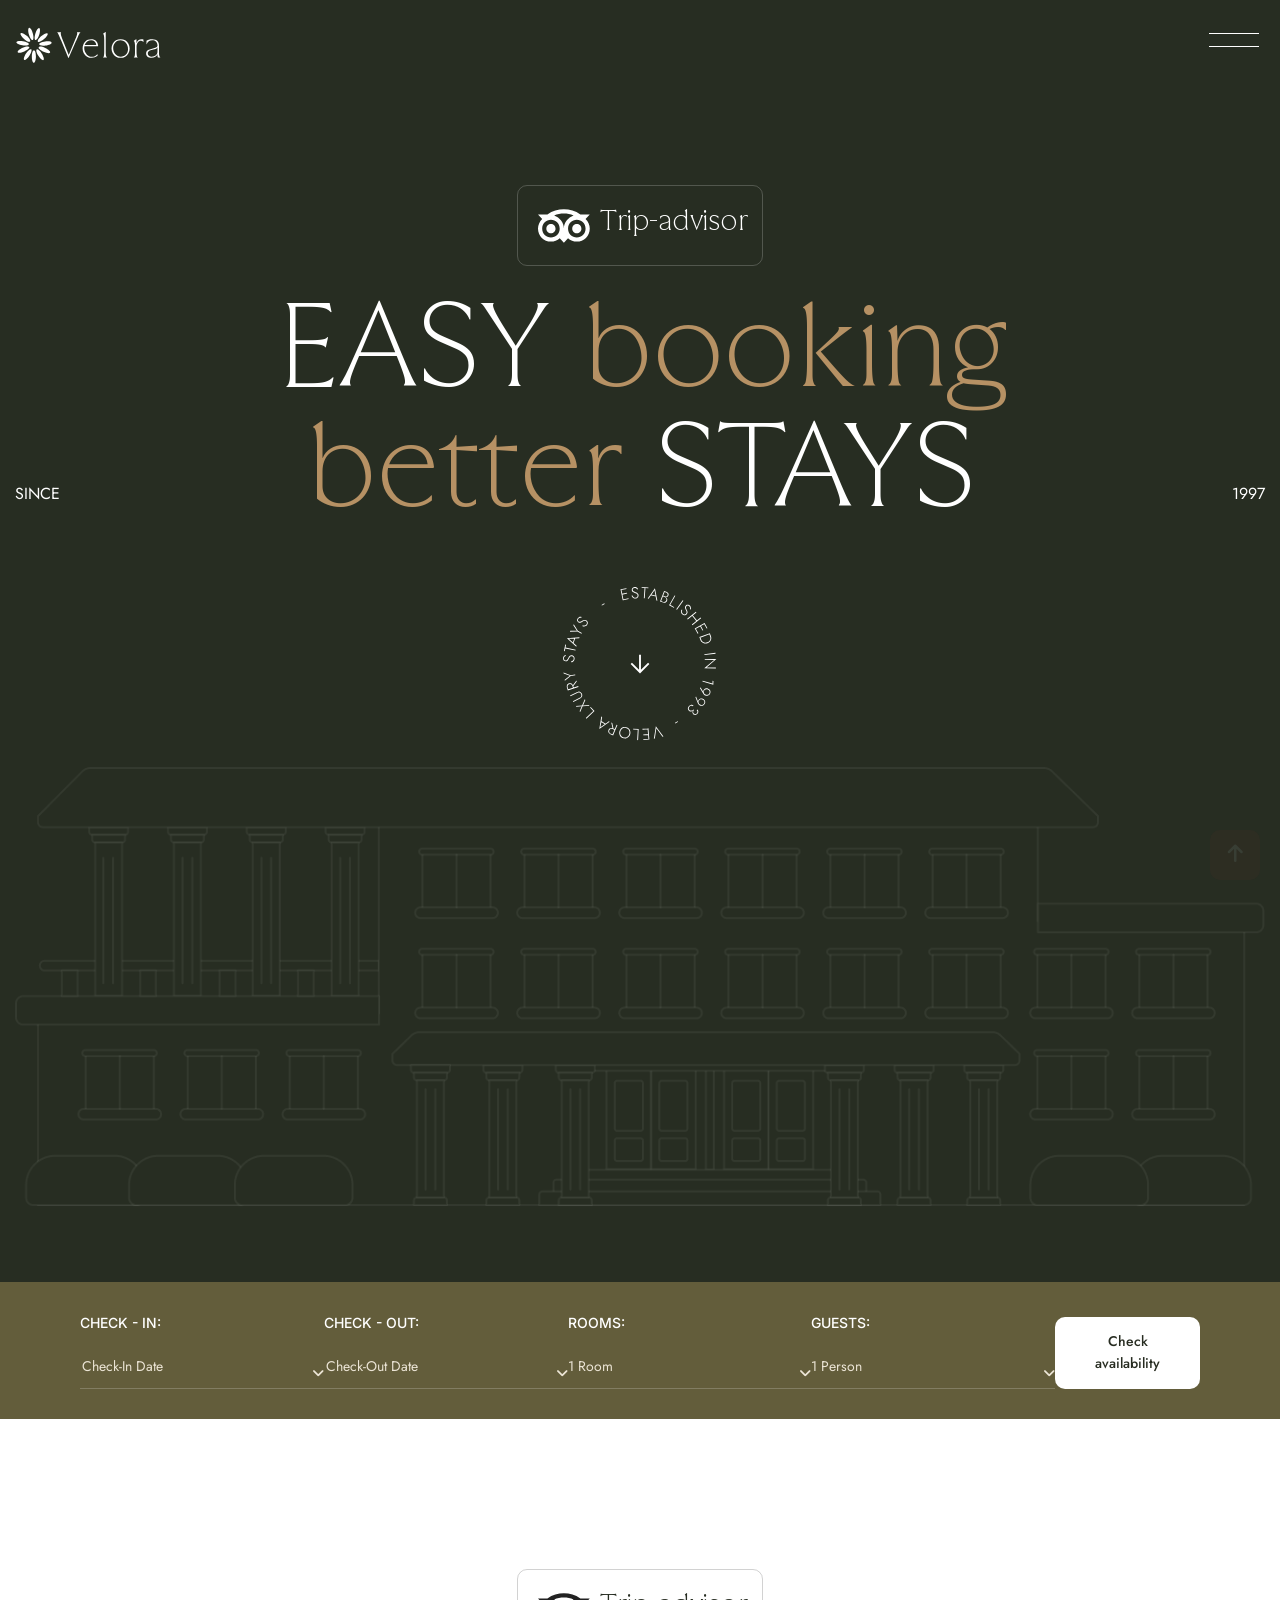
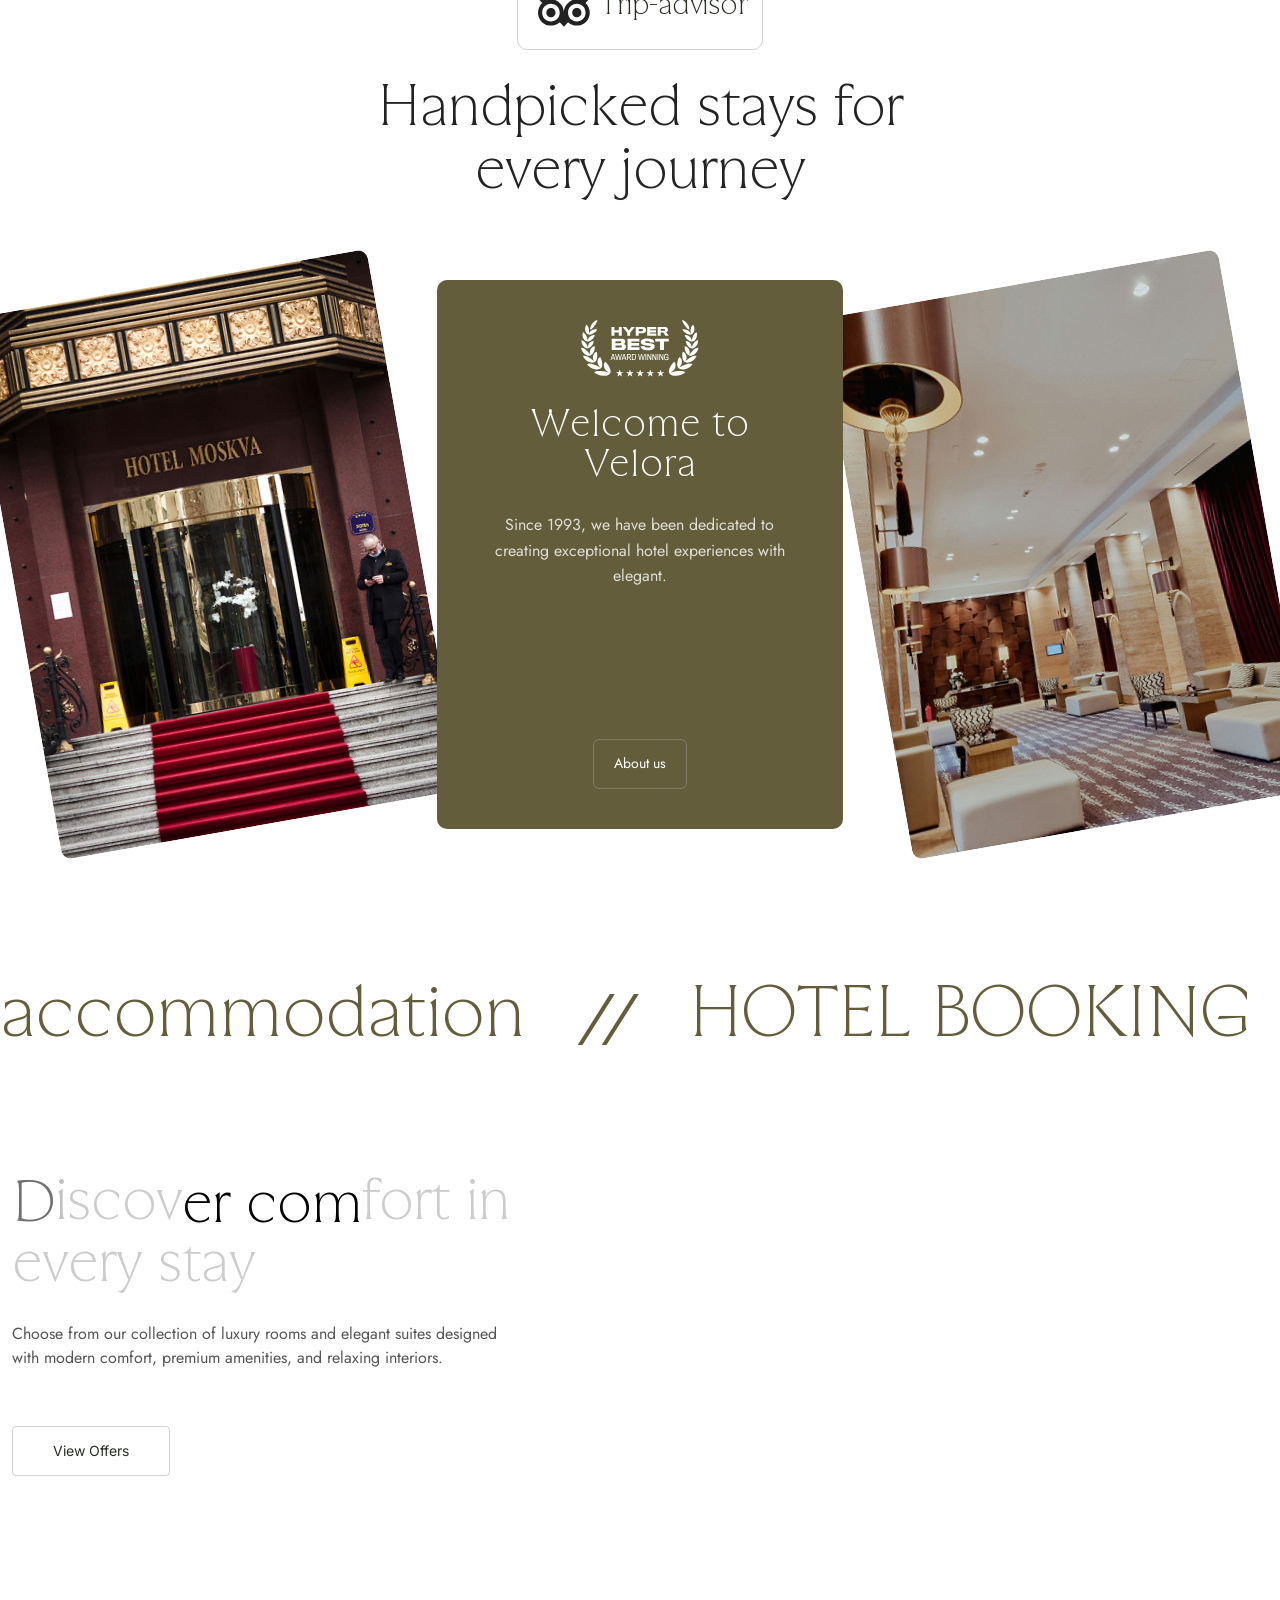
==== index-2.html @ f1657761 "23 23" ====
<!DOCTYPE html>
  <html lang="en">
  <head>
  	<meta charset="UTF-8">
  	<title>Home 2</title>
  	<meta name="description" content="Velora. - Booking WordPress WordPress Theme">
  	<meta name="keywords" content="adventure, apartment, bnb, booking, coupon, dorm, holiday, hostel, hotel, motel, reservation, resort, room, tour, travel">
  	<meta name="author" content="Themexriver">
  	<link rel="shortcut icon" href="assets/img/logo/fv-1.svg" type="image/x-icon">
  	<!-- Mobile Specific Meta -->
  	<meta name="viewport" content="width=device-width, initial-scale=1">


  	<link rel="stylesheet" href="assets/css/bootstrap.min.css">
  	<link rel="stylesheet" href="assets/css/fontawesome.css">
  	<link rel="stylesheet" href="assets/css/animate.css">
  	<link rel="stylesheet" href="assets/css/swiper.min.css">
  	<link rel="stylesheet" href="assets/css/jquery-ui.css"> 
  	<link rel="stylesheet" href="assets/css/magnific-popup.css">
  	<link rel="stylesheet" href="assets/css/flatpickr.min.css">
  	<link rel="stylesheet" href="assets/css/style.css">
  </head>
  <body class="home-1">
  	<div id="preloader">
  		<div class="preloader-logo">
  			<svg width="275" height="275" viewBox="0 0 275 275" fill="none" xmlns="http://www.w3.org/2000/svg">
  				<path d="M151.423 220.767C151.669 195.526 145.27 175 137.13 174.92C128.99 174.841 122.19 195.238 121.944 220.479C121.697 245.72 128.096 266.246 136.236 266.325C144.377 266.405 151.176 246.008 151.423 220.767Z" fill="#ECE5D6"/>
  				<path d="M104.206 215.035C118.061 193.934 123.776 173.207 116.971 168.739C110.166 164.271 93.4182 177.753 79.5637 198.854C65.7085 219.954 59.9933 240.68 66.7982 245.149C73.6031 249.618 90.3506 236.135 104.206 215.035Z" fill="#ECE5D6"/>
  				<path d="M67.5328 184.761C90.5967 174.503 106.611 160.157 103.302 152.718C99.9938 145.28 78.6153 147.567 55.5517 157.826C32.4883 168.085 16.4737 182.431 19.7823 189.869C23.0908 197.307 44.4696 195.02 67.5328 184.761Z" fill="#ECE5D6"/>
  				<path d="M100.534 131.859C101.772 123.813 82.5516 114.178 57.6036 110.338C32.6548 106.498 11.4263 109.908 10.1879 117.953C8.94947 125.999 28.1702 135.634 53.1187 139.474C78.0667 143.315 99.2956 139.905 100.534 131.859Z" fill="#ECE5D6"/>
  				<path d="M109.492 112.693C114.883 106.593 103.92 88.0973 85.0063 71.3814C66.0925 54.6652 46.3894 46.0591 40.9984 52.1589C35.6073 58.2588 46.5699 76.7549 65.484 93.4708C84.3982 110.187 104.101 118.793 109.492 112.693Z" fill="#ECE5D6"/>
  				<path d="M127.335 101.491C135.168 99.2743 135.947 77.7875 129.074 53.4992C122.201 29.2107 110.279 11.3179 102.446 13.5344C94.6131 15.751 93.8348 37.2374 100.707 61.5261C107.58 85.8141 119.502 103.707 127.335 101.491Z" fill="#ECE5D6"/>
  				<path d="M175.772 62.282C183.122 38.1339 182.768 16.6361 174.98 14.2655C167.192 11.8949 154.92 29.5491 147.569 53.6975C140.219 77.8453 140.573 99.3434 148.361 101.714C156.149 104.084 168.421 86.4304 175.772 62.282Z" fill="#ECE5D6"/>
  				<path d="M210.386 94.9114C229.623 78.5682 240.946 60.2903 235.674 54.0863C230.404 47.8823 210.536 56.1021 191.299 72.4446C172.062 88.7879 160.74 107.066 166.011 113.27C171.281 119.474 191.149 111.255 210.386 94.9114Z" fill="#ECE5D6"/>
  				<path d="M221.826 141.086C246.845 137.738 266.252 128.484 265.173 120.415C264.093 112.346 242.936 108.519 217.917 111.866C192.898 115.213 173.49 124.467 174.57 132.536C175.65 140.605 196.806 144.433 221.826 141.086Z" fill="#ECE5D6"/>
  				<path d="M254.101 192.176C257.556 184.804 241.828 170.145 218.971 159.433C196.115 148.721 174.785 146.014 171.33 153.385C167.876 160.757 183.604 175.416 206.461 186.128C229.317 196.839 250.647 199.547 254.101 192.176Z" fill="#ECE5D6"/>
  				<path d="M206.021 246.565C212.912 242.232 207.607 221.396 194.171 200.027C180.735 178.658 164.256 164.848 157.364 169.181C150.473 173.514 155.778 194.35 169.214 215.719C182.65 237.088 199.129 250.899 206.021 246.565Z" fill="#ECE5D6"/>
  			</svg>

  		</div>
  	</div>


  	<div class="vl-up">
  		<a href="#" class="vl-scrollup text-center"><i class="fa-solid fa-arrow-up"></i></a>
  	</div>

<!-- Start of Header section
	============================================= -->
	<header id="vl-header" class="vl-header-section header_style_two txa_sticky_header"> 
		<div class="vl-header-content d-flex justify-content-between">
			<div class="brand-logo">
				<a href="#"><img src="assets/img/logo/logo-2.svg" alt=""></a>
			</div>
			<div class="vl-menu-trigger">
				<button><img src="assets/img/logo/menu.svg" alt=""></button>
			</div>
		</div>
	</header>
<!-- Start of Header section
	============================================= -->


<!-- Start of Hero section
	============================================= -->
	<section id="vl-hero2" class="vl-hero2-sec">
		<div class="vl-hero2-content position-relative headline text-center">
			<div class="hero-symbol">
				<span><i><img src="assets/img/icon/ic24.svg" alt=""></i>Trip-advisor</span>
			</div>
			<div class="vl-hero-year d-flex justify-content-between">
				<span>Since</span>
				<span>1997</span>
			</div>
			<h1 class="hero_title">Easy <span>booking</span> <span>better</span> stays</h1>
			<div class="icon-circle-grp">
				<div class="inner-circle">
					<img src="assets/img/icon/ic25.svg" alt="">
				</div>
				<div class="inner-arrow">
					<img src="assets/img/icon/arrow2.svg" alt="">
				</div>
			</div>
			<div class="hero-img">
				<img src="assets/img/hero/hero-2.png" alt="">
			</div>
		</div>
	</section>
<!-- End of Hero section
	============================================= -->	

<!-- Start of Booking filter section
	============================================= -->
	<section id="vl-booking-filter" class="vl-booking-filter-sec">
		<div class="vl-book-filter-form">
			<form action="#" method="#">
				<div class="vl-bk-filter-area d-flex justify-content-between align-items-end">
					<div class="filter-item">
						<label>Check - in:</label>
						<input class="date-pick" type="text" placeholder="Check-In Date"> 
					</div>
					<div class="filter-item">
						<label>Check - Out:</label>
						<input class="date-pick" type="text" placeholder="Check-Out Date"> 
					</div>
					<div class="filter-item">
						<div class="item-input">
							<label>Rooms:</label>
							<select name="#" id="#">
								<option value="#">1 Room</option>
								<option value="#">2 Rooms</option>
								<option value="#">3 Rooms</option>
							</select>
						</div>
					</div>
					<div class="filter-item">
						<div class="item-input">
							<label>Guests:</label>
							<select name="#" id="#">
								<option value="#">1 Person</option>
								<option value="#">2 Persons</option>
								<option value="#">3 Persons</option>
							</select>
						</div>
					</div>
					<div class="filter-btn">
						<button>Check availability</button>
					</div>
				</div>
			</form>
		</div>
	</section>
<!-- End of Booking filter section
	============================================= -->

<!-- Start of About section
	============================================= -->
	<section id="vl-ab2" class="vl-ab2-sec pt-150 pb-140">
		<div class="container">
			<div class="vl-sec-title text-center headline">
				<div class="title-shape">
					<span><i><img src="assets/img/icon/ic26.svg" alt=""></i>Trip-advisor</span>
				</div>
				<h2 class="sec_title tx-split-text split-in-up">Handpicked stays for every journey</h2>
			</div>
			<div class="vl-ab2-content pt-75">
				<div class="vl-ab2-card">
					<div class="item-img img-cover">
						<img src="assets/img/about/ab1.jpg" alt="">
					</div>
				</div>
				<div class="vl-ab2-card">
					<div class="item-inner text-center">
						<div class="item-icon">
							<img src="assets/img/icon/ic27.svg" alt="">
						</div>
						<div class="item-text headline pera-content">
							<h3>Welcome to Velora</h3>
							<p>Since 1993, we have been dedicated to creating exceptional hotel experiences with elegant.</p>
							<a href="#">About us</a>
						</div>
					</div>
				</div>
				<div class="vl-ab2-card">
					<div class="item-img img-cover">
						<img src="assets/img/about/ab2.jpg" alt="">
					</div>
				</div>
			</div>
		</div>
	</section>		
<!-- End of About section
	============================================= -->

<!-- Start of Text scroll section
	============================================= -->
	<section id="vl-text-scrl2" class="vl-text-scrl2-sec over-hidden">
		<div class="vl-text-scrl2-wrap marquee-right headline">
			<h3>accommodation</h3>
			<i>//</i>
			<h4>hotel booking</h4>
			<i>//</i>
			<h3>Luxury Place</h3>
			<i>//</i>
			<h4>Luxury room</h4>
			<i>//</i>
		</div>
	</section>
<!-- End of Text scroll section
	============================================= -->

<!-- Start of Room section
	============================================= -->
	<section id="vl-room2" class="vl-room2-sec pt-115 pb-130">
		<div class="container">
			<div class="vl-room2-content">
				<div class="vl-room2-text">
					<div class="vl-sec-title headline">
						<h2 class="sec_title nx-itm-title nx-itm-anim">Discover comfort in every stay</h2>
						<p>Choose from our collection of luxury rooms and elegant suites designed with modern comfort, premium amenities, and relaxing interiors.</p>
					</div>
					<div class="vl-btn mt-55 ver_2">
						<a href="#">View Offers</a>
					</div>
				</div>
				<div class="vl-room2-wrapper">
					<div class="vl-room2-slider swiper-container">
						<div class="swiper-wrapper">
							<div class="vl-room2-slide">
								
							</div>
						</div>
					</div>
				</div>
			</div>
		</div>
	</section>
<!-- End of Room section
	============================================= -->	



	<!-- For Js Library -->
	<script src="assets/js/jquery-3.7.0.min.js"></script>
	<script src="assets/js/bootstrap.bundle.min.js"></script>
	<script src="assets/js/swiper-bundle.min.js"></script>
	<script src="assets/js/wow.min.js"></script>
	<script src="assets/js/appear.js"></script>
	<script src="assets/js/gsap.min.js"></script>
	<script src="assets/js/knob.js"></script>
	<script src="assets/js/flatpickr.js"></script>
	<script src="assets/js/jquery.counterup.min.js"></script>
	<script src="assets/js/isotope.pkgd.min.js"></script>
	<script src="assets/js/imagesloaded.pkgd.min.js"></script>
	<script src="assets/js/waypoints.min.js"></script>
	<script src="assets/js/jqueryui.js"></script>
	<script src="assets/js/jquery.magnific-popup.min.js"></script>
	<script src="assets/js/jquery.marquee.min.js"></script>
	<script src="assets/js/lenis.min.js"></script>
	<script src="assets/js/split-type.min.js"></script>
	<script src="assets/js/CustomEase.min.js"></script>
	<script src="assets/js/ScrollTrigger.min.js"></script>
	<script src="assets/js/SplitText.min.js"></script>
	<script src="assets/js/script.js"></script>
</body>
</html>
---- assets/css/flatpickr.min.css ----
.flatpickr-calendar{background:transparent;opacity:0;display:none;text-align:center;visibility:hidden;padding:0;-webkit-animation:none;animation:none;direction:ltr;border:0;font-size:14px;line-height:24px;border-radius:5px;position:absolute;width:307.875px;-webkit-box-sizing:border-box;box-sizing:border-box;-ms-touch-action:manipulation;touch-action:manipulation;background:#fff;-webkit-box-shadow:1px 0 0 #e6e6e6,-1px 0 0 #e6e6e6,0 1px 0 #e6e6e6,0 -1px 0 #e6e6e6,0 3px 13px rgba(0,0,0,0.08);box-shadow:1px 0 0 #e6e6e6,-1px 0 0 #e6e6e6,0 1px 0 #e6e6e6,0 -1px 0 #e6e6e6,0 3px 13px rgba(0,0,0,0.08);}.flatpickr-calendar.open,.flatpickr-calendar.inline{opacity:1;max-height:640px;visibility:visible}.flatpickr-calendar.open{display:inline-block;z-index:99999}.flatpickr-calendar.animate.open{-webkit-animation:fpFadeInDown 300ms cubic-bezier(.23,1,.32,1);animation:fpFadeInDown 300ms cubic-bezier(.23,1,.32,1)}.flatpickr-calendar.inline{display:block;position:relative;top:2px}.flatpickr-calendar.static{position:absolute;top:calc(100% + 2px);}.flatpickr-calendar.static.open{z-index:999;display:block}.flatpickr-calendar.multiMonth .flatpickr-days .dayContainer:nth-child(n+1) .flatpickr-day.inRange:nth-child(7n+7){-webkit-box-shadow:none !important;box-shadow:none !important}.flatpickr-calendar.multiMonth .flatpickr-days .dayContainer:nth-child(n+2) .flatpickr-day.inRange:nth-child(7n+1){-webkit-box-shadow:-2px 0 0 #e6e6e6,5px 0 0 #e6e6e6;box-shadow:-2px 0 0 #e6e6e6,5px 0 0 #e6e6e6}.flatpickr-calendar .hasWeeks .dayContainer,.flatpickr-calendar .hasTime .dayContainer{border-bottom:0;border-bottom-right-radius:0;border-bottom-left-radius:0}.flatpickr-calendar .hasWeeks .dayContainer{border-left:0}.flatpickr-calendar.showTimeInput.hasTime .flatpickr-time{height:40px;border-top:1px solid #e6e6e6}.flatpickr-calendar.noCalendar.hasTime .flatpickr-time{height:auto}.flatpickr-calendar:before,.flatpickr-calendar:after{position:absolute;display:block;pointer-events:none;border:solid transparent;content:'';height:0;width:0;left:22px}.flatpickr-calendar.rightMost:before,.flatpickr-calendar.rightMost:after{left:auto;right:22px}.flatpickr-calendar:before{border-width:5px;margin:0 -5px}.flatpickr-calendar:after{border-width:4px;margin:0 -4px}.flatpickr-calendar.arrowTop:before,.flatpickr-calendar.arrowTop:after{bottom:100%}.flatpickr-calendar.arrowTop:before{border-bottom-color:#e6e6e6}.flatpickr-calendar.arrowTop:after{border-bottom-color:#fff}.flatpickr-calendar.arrowBottom:before,.flatpickr-calendar.arrowBottom:after{top:100%}.flatpickr-calendar.arrowBottom:before{border-top-color:#e6e6e6}.flatpickr-calendar.arrowBottom:after{border-top-color:#fff}.flatpickr-calendar:focus{outline:0}.flatpickr-wrapper{position:relative;display:inline-block}.flatpickr-months{display:-webkit-box;display:-webkit-flex;display:-ms-flexbox;display:flex;}.flatpickr-months .flatpickr-month{background:transparent;color:rgba(0,0,0,0.9);fill:rgba(0,0,0,0.9);height:40px;line-height:1;text-align:center;position:relative;-webkit-user-select:none;-moz-user-select:none;-ms-user-select:none;user-select:none;overflow:hidden;-webkit-box-flex:1;-webkit-flex:1;-ms-flex:1;flex:1}.flatpickr-months .flatpickr-prev-month,.flatpickr-months .flatpickr-next-month{text-decoration:none;cursor:pointer;position:absolute;top:0;line-height:16px;height:28px;padding:10px;z-index:3;color:rgba(0,0,0,0.9);fill:rgba(0,0,0,0.9);}.flatpickr-months .flatpickr-prev-month.disabled,.flatpickr-months .flatpickr-next-month.disabled{display:none}.flatpickr-months .flatpickr-prev-month i,.flatpickr-months .flatpickr-next-month i{position:relative}.flatpickr-months .flatpickr-prev-month.flatpickr-prev-month,.flatpickr-months .flatpickr-next-month.flatpickr-prev-month{/*
      /*rtl:begin:ignore*/left:0;/*
      /*rtl:end:ignore*/}/*
      /*rtl:begin:ignore*/
/*
      /*rtl:end:ignore*/
.flatpickr-months .flatpickr-prev-month.flatpickr-next-month,.flatpickr-months .flatpickr-next-month.flatpickr-next-month{/*
      /*rtl:begin:ignore*/right:0;/*
      /*rtl:end:ignore*/}/*
      /*rtl:begin:ignore*/
/*
      /*rtl:end:ignore*/
.flatpickr-months .flatpickr-prev-month:hover,.flatpickr-months .flatpickr-next-month:hover{color:#959ea9;}.flatpickr-months .flatpickr-prev-month:hover svg,.flatpickr-months .flatpickr-next-month:hover svg{fill:#f64747}.flatpickr-months .flatpickr-prev-month svg,.flatpickr-months .flatpickr-next-month svg{width:14px;height:14px;}.flatpickr-months .flatpickr-prev-month svg path,.flatpickr-months .flatpickr-next-month svg path{-webkit-transition:fill .1s;transition:fill .1s;fill:inherit}.numInputWrapper{position:relative;height:auto;}.numInputWrapper input,.numInputWrapper span{display:inline-block}.numInputWrapper input{width:100%;}.numInputWrapper input::-ms-clear{display:none}.numInputWrapper span{position:absolute;right:0;width:14px;padding:0 4px 0 2px;height:50%;line-height:50%;opacity:0;cursor:pointer;border:1px solid rgba(57,57,57,0.15);-webkit-box-sizing:border-box;box-sizing:border-box;}.numInputWrapper span:hover{background:rgba(0,0,0,0.1)}.numInputWrapper span:active{background:rgba(0,0,0,0.2)}.numInputWrapper span:after{display:block;content:"";position:absolute}.numInputWrapper span.arrowUp{top:0;border-bottom:0;}.numInputWrapper span.arrowUp:after{border-left:4px solid transparent;border-right:4px solid transparent;border-bottom:4px solid rgba(57,57,57,0.6);top:26%}.numInputWrapper span.arrowDown{top:38%;}.numInputWrapper span.arrowDown:after{border-left:4px solid transparent;border-right:4px solid transparent;border-top:4px solid rgba(57,57,57,0.6);top:40%}.numInputWrapper span svg{width:inherit;height:auto;}.numInputWrapper span svg path{fill:rgba(0,0,0,0.5)}.numInputWrapper:hover{background:rgba(0,0,0,0.05);}.numInputWrapper:hover span{opacity:1}.flatpickr-current-month{font-size:135%;line-height:inherit;font-weight:300;color:inherit;position:absolute;width:75%;left:12.5%;padding:6.16px 0 0 0;line-height:1;height:28px;display:inline-block;text-align:center;-webkit-transform:translate3d(0,0,0);transform:translate3d(0,0,0);}.flatpickr-current-month span.cur-month{font-family:inherit;font-weight:700;color:inherit;display:inline-block;margin-left:.5ch;padding:0;}.flatpickr-current-month span.cur-month:hover{background:rgba(0,0,0,0.05)}.flatpickr-current-month .numInputWrapper{width:6ch;width:7ch\0;display:inline-block;}.flatpickr-current-month .numInputWrapper span.arrowUp:after{border-bottom-color:rgba(0,0,0,0.9)}.flatpickr-current-month .numInputWrapper span.arrowDown:after{border-top-color:rgba(0,0,0,0.9)}.flatpickr-current-month input.cur-year{background:transparent;-webkit-box-sizing:border-box;box-sizing:border-box;color:inherit;cursor:text;padding:0 0 0 .5ch;margin:0;display:inline-block;font-size:inherit;font-family:inherit;font-weight:300;line-height:inherit;height:auto;border:0;border-radius:0;vertical-align:initial;}.flatpickr-current-month input.cur-year:focus{outline:0}.flatpickr-current-month input.cur-year[disabled],.flatpickr-current-month input.cur-year[disabled]:hover{font-size:100%;color:rgba(0,0,0,0.5);background:transparent;pointer-events:none}.flatpickr-weekdays{background:transparent;text-align:center;overflow:hidden;width:100%;display:-webkit-box;display:-webkit-flex;display:-ms-flexbox;display:flex;-webkit-box-align:center;-webkit-align-items:center;-ms-flex-align:center;align-items:center;height:28px;}.flatpickr-weekdays .flatpickr-weekdaycontainer{display:-webkit-box;display:-webkit-flex;display:-ms-flexbox;display:flex;-webkit-box-flex:1;-webkit-flex:1;-ms-flex:1;flex:1}span.flatpickr-weekday{cursor:default;font-size:90%;background:transparent;color:rgba(0,0,0,0.54);line-height:1;margin:0;text-align:center;display:block;-webkit-box-flex:1;-webkit-flex:1;-ms-flex:1;flex:1;font-weight:bolder}.dayContainer,.flatpickr-weeks{padding:1px 0 0 0}.flatpickr-days{position:relative;overflow:hidden;display:-webkit-box;display:-webkit-flex;display:-ms-flexbox;display:flex;-webkit-box-align:start;-webkit-align-items:flex-start;-ms-flex-align:start;align-items:flex-start;width:307.875px;}.flatpickr-days:focus{outline:0}.dayContainer{padding:0;outline:0;text-align:left;width:307.875px;min-width:307.875px;max-width:307.875px;-webkit-box-sizing:border-box;box-sizing:border-box;display:inline-block;display:-ms-flexbox;display:-webkit-box;display:-webkit-flex;display:flex;-webkit-flex-wrap:wrap;flex-wrap:wrap;-ms-flex-wrap:wrap;-ms-flex-pack:justify;-webkit-justify-content:space-around;justify-content:space-around;-webkit-transform:translate3d(0,0,0);transform:translate3d(0,0,0);opacity:1;}.dayContainer + .dayContainer{-webkit-box-shadow:-1px 0 0 #e6e6e6;box-shadow:-1px 0 0 #e6e6e6}.flatpickr-day{background:none;border:1px solid transparent;border-radius:150px;-webkit-box-sizing:border-box;box-sizing:border-box;color:#393939;cursor:pointer;font-weight:400;width:14.2857143%;-webkit-flex-basis:14.2857143%;-ms-flex-preferred-size:14.2857143%;flex-basis:14.2857143%;max-width:39px;height:39px;line-height:39px;margin:0;display:inline-block;position:relative;-webkit-box-pack:center;-webkit-justify-content:center;-ms-flex-pack:center;justify-content:center;text-align:center;}.flatpickr-day.inRange,.flatpickr-day.prevMonthDay.inRange,.flatpickr-day.nextMonthDay.inRange,.flatpickr-day.today.inRange,.flatpickr-day.prevMonthDay.today.inRange,.flatpickr-day.nextMonthDay.today.inRange,.flatpickr-day:hover,.flatpickr-day.prevMonthDay:hover,.flatpickr-day.nextMonthDay:hover,.flatpickr-day:focus,.flatpickr-day.prevMonthDay:focus,.flatpickr-day.nextMonthDay:focus{cursor:pointer;outline:0;background:#e6e6e6;border-color:#e6e6e6}.flatpickr-day.today{border-color:#959ea9;}.flatpickr-day.today:hover,.flatpickr-day.today:focus{border-color:#959ea9;background:#959ea9;color:#fff}.flatpickr-day.selected,.flatpickr-day.startRange,.flatpickr-day.endRange,.flatpickr-day.selected.inRange,.flatpickr-day.startRange.inRange,.flatpickr-day.endRange.inRange,.flatpickr-day.selected:focus,.flatpickr-day.startRange:focus,.flatpickr-day.endRange:focus,.flatpickr-day.selected:hover,.flatpickr-day.startRange:hover,.flatpickr-day.endRange:hover,.flatpickr-day.selected.prevMonthDay,.flatpickr-day.startRange.prevMonthDay,.flatpickr-day.endRange.prevMonthDay,.flatpickr-day.selected.nextMonthDay,.flatpickr-day.startRange.nextMonthDay,.flatpickr-day.endRange.nextMonthDay{background:#569ff7;-webkit-box-shadow:none;box-shadow:none;color:#fff;border-color:#569ff7}.flatpickr-day.selected.startRange,.flatpickr-day.startRange.startRange,.flatpickr-day.endRange.startRange{border-radius:50px 0 0 50px}.flatpickr-day.selected.endRange,.flatpickr-day.startRange.endRange,.flatpickr-day.endRange.endRange{border-radius:0 50px 50px 0}.flatpickr-day.selected.startRange + .endRange:not(:nth-child(7n+1)),.flatpickr-day.startRange.startRange + .endRange:not(:nth-child(7n+1)),.flatpickr-day.endRange.startRange + .endRange:not(:nth-child(7n+1)){-webkit-box-shadow:-10px 0 0 #569ff7;box-shadow:-10px 0 0 #569ff7}.flatpickr-day.selected.startRange.endRange,.flatpickr-day.startRange.startRange.endRange,.flatpickr-day.endRange.startRange.endRange{border-radius:50px}.flatpickr-day.inRange{border-radius:0;-webkit-box-shadow:-5px 0 0 #e6e6e6,5px 0 0 #e6e6e6;box-shadow:-5px 0 0 #e6e6e6,5px 0 0 #e6e6e6}.flatpickr-day.disabled,.flatpickr-day.disabled:hover,.flatpickr-day.prevMonthDay,.flatpickr-day.nextMonthDay,.flatpickr-day.notAllowed,.flatpickr-day.notAllowed.prevMonthDay,.flatpickr-day.notAllowed.nextMonthDay{color:rgba(57,57,57,0.3);background:transparent;border-color:transparent;cursor:default}.flatpickr-day.disabled,.flatpickr-day.disabled:hover{cursor:not-allowed;color:rgba(57,57,57,0.1)}.flatpickr-day.week.selected{border-radius:0;-webkit-box-shadow:-5px 0 0 #569ff7,5px 0 0 #569ff7;box-shadow:-5px 0 0 #569ff7,5px 0 0 #569ff7}.flatpickr-day.hidden{visibility:hidden}.rangeMode .flatpickr-day{margin-top:1px}.flatpickr-weekwrapper{display:inline-block;float:left;}.flatpickr-weekwrapper .flatpickr-weeks{padding:0 12px;-webkit-box-shadow:1px 0 0 #e6e6e6;box-shadow:1px 0 0 #e6e6e6}.flatpickr-weekwrapper .flatpickr-weekday{float:none;width:100%;line-height:28px}.flatpickr-weekwrapper span.flatpickr-day,.flatpickr-weekwrapper span.flatpickr-day:hover{display:block;width:100%;max-width:none;color:rgba(57,57,57,0.3);background:transparent;cursor:default;border:none}.flatpickr-innerContainer{display:block;display:-webkit-box;display:-webkit-flex;display:-ms-flexbox;display:flex;-webkit-box-sizing:border-box;box-sizing:border-box;overflow:hidden;}.flatpickr-rContainer{display:inline-block;padding:0;-webkit-box-sizing:border-box;box-sizing:border-box}.flatpickr-time{text-align:center;outline:0;display:block;height:0;line-height:40px;max-height:40px;-webkit-box-sizing:border-box;box-sizing:border-box;overflow:hidden;display:-webkit-box;display:-webkit-flex;display:-ms-flexbox;display:flex;}.flatpickr-time:after{content:"";display:table;clear:both}.flatpickr-time .numInputWrapper{-webkit-box-flex:1;-webkit-flex:1;-ms-flex:1;flex:1;width:40%;height:40px;float:left;}.flatpickr-time .numInputWrapper span.arrowUp:after{border-bottom-color:#393939}.flatpickr-time .numInputWrapper span.arrowDown:after{border-top-color:#393939}.flatpickr-time.hasSeconds .numInputWrapper{width:26%}.flatpickr-time.time24hr .numInputWrapper{width:49%}.flatpickr-time input{background:transparent;-webkit-box-shadow:none;box-shadow:none;border:0;border-radius:0;text-align:center;margin:0;padding:0;height:inherit;line-height:inherit;color:#393939;font-size:14px;position:relative;-webkit-box-sizing:border-box;box-sizing:border-box;}.flatpickr-time input.flatpickr-hour{font-weight:bold}.flatpickr-time input.flatpickr-minute,.flatpickr-time input.flatpickr-second{font-weight:400}.flatpickr-time input:focus{outline:0;border:0}.flatpickr-time .flatpickr-time-separator,.flatpickr-time .flatpickr-am-pm{height:inherit;display:inline-block;float:left;line-height:inherit;color:#393939;font-weight:bold;width:2%;-webkit-user-select:none;-moz-user-select:none;-ms-user-select:none;user-select:none;-webkit-align-self:center;-ms-flex-item-align:center;align-self:center}.flatpickr-time .flatpickr-am-pm{outline:0;width:18%;cursor:pointer;text-align:center;font-weight:400}.flatpickr-time input:hover,.flatpickr-time .flatpickr-am-pm:hover,.flatpickr-time input:focus,.flatpickr-time .flatpickr-am-pm:focus{background:#f3f3f3}.flatpickr-input[readonly]{cursor:pointer}@-webkit-keyframes fpFadeInDown{from{opacity:0;-webkit-transform:translate3d(0,-20px,0);transform:translate3d(0,-20px,0)}to{opacity:1;-webkit-transform:translate3d(0,0,0);transform:translate3d(0,0,0)}}@keyframes fpFadeInDown{from{opacity:0;-webkit-transform:translate3d(0,-20px,0);transform:translate3d(0,-20px,0)}to{opacity:1;-webkit-transform:translate3d(0,0,0);transform:translate3d(0,0,0)}}
---- assets/css/style.css ----
/*----------------------------------------------------

1. Global Area 
2. Header Section

******* HOME PAGE 1 *******



=====================================================================*/
/*=========
Font load
===========*/
@import url("https://fonts.googleapis.com/css2?family=Jost:ital,wght@0,100..900;1,100..900&display=swap");
@import url("https://fonts.googleapis.com/css2?family=Inter:ital,opsz,wght@0,14..32,100..900;1,14..32,100..900&display=swap");
@font-face {
  font-family: "Elicyon";
  src: url("../fonts/Elicyon-Regular.eot");
  src: local("../fonts/Elicyon Regular"), local("../fonts/Elicyon-Regular"), url("../fonts/Elicyon-Regular.eot?#iefix") format("embedded-opentype"), url("../fonts/Elicyon-Regular.woff2") format("woff2"), url("../fonts/Elicyon-Regular.woff") format("woff"), url("../fonts/Elicyon-Regular.ttf") format("truetype");
  font-weight: normal;
  font-style: normal;
  font-display: swap;
}
:root {
  --vl-body-color: #555555;
  --vl-title-color: #222222;
  --vl-heading: 'Elicyon';
  --vl-body-font: "Jost", sans-serif;
  --vl-inter: "Inter", sans-serif;
  --vl-prime-c: #7B2F2D;
  --vl-prime-c2: #B69164;
  --cube-1: cubic-bezier(0.55, 0.085, 0, 0.99);
  --cube-2: all .25s cubic-bezier(.645,.045,.355,1);
  --cube-3: cubic-bezier(0.25, 1, 0.5, 1);
}

.vl-header-section {
  top: 0;
  left: 0;
  width: 100%;
  z-index: 10;
  position: absolute;
}
.vl-header-section .navbar-nav {
  -webkit-box-orient: horizontal;
  -webkit-box-direction: normal;
      -ms-flex-direction: row;
          flex-direction: row;
}
.vl-header-section .dropdown {
  position: relative;
  padding-right: 17px;
}
.vl-header-section .dropdown:after {
  top: 0px;
  z-index: 2;
  color: #ECE5D6;
  right: 0px;
  content: "\f107";
  font-size: 14px;
  font-weight: 700;
  position: absolute;
  font-family: "Font Awesome 5 free";
  -webkit-transition: 0.3s all ease-in-out;
  transition: 0.3s all ease-in-out;
}
.vl-header-section .dropdown:hover .dropdown-menu {
  visibility: visible;
  opacity: 1;
  clip: inherit;
  -webkit-transform: perspective(500px) rotateX(0);
          transform: perspective(500px) rotateX(0);
}
.vl-header-section .dropdown-menu {
  left: 0;
  top: 48px;
  z-index: 100;
  margin: 0px;
  padding: 4px 4px 15px;
  height: auto;
  min-width: 270px;
  display: block;
  border: none;
  opacity: 0;
  visibility: hidden;
  border-radius: 0;
  position: absolute;
  opacity: 0;
  background: #000;
  border-radius: 5px;
  -webkit-transform: perspective(500px) rotateX(-20deg);
          transform: perspective(500px) rotateX(-20deg);
  -webkit-transform-origin: 50% 0%;
          transform-origin: 50% 0%;
  text-align: left;
  -webkit-transition: all 0.3s ease-in-out;
  transition: all 0.3s ease-in-out;
}
.vl-header-section .dropdown-menu .dropdown {
  padding-right: 0;
  padding-left: 0;
}
.vl-header-section .dropdown-menu .dropdown:after {
  display: none;
}
.vl-header-section .dropdown-menu .dropdown-menu {
  top: 0px !important;
  left: 100%;
  transform-origin: 0 0 0;
  -webkit-transform-origin: 0 0 0;
  -ms-transform-origin: 0 0 0;
  -o-transform-origin: 0 0 0;
  -webkit-transform: scaleY(0) !important;
          transform: scaleY(0) !important;
}
.vl-header-section .dropdown-menu li {
  display: block;
  margin: 5px 0px !important;
  -webkit-transition: 0.3s all ease-in-out;
  transition: 0.3s all ease-in-out;
  border-left: none !important;
}
.vl-header-section .dropdown-menu li:last-child {
  border-bottom: none;
  margin-bottom: 0 !important;
}
.vl-header-section .dropdown-menu li:last-child a {
  padding-bottom: 0 !important;
  border-bottom: none !important;
}
.vl-header-section .dropdown-menu li:before {
  display: none;
}
.vl-header-section .dropdown-menu li:after {
  color: #fff;
  right: 15px;
  -webkit-transform: rotate(-90deg);
          transform: rotate(-90deg);
  -webkit-transition: 0.3s all ease-in-out;
  transition: 0.3s all ease-in-out;
}
.vl-header-section .dropdown-menu li.dropdown:hover:after {
  -webkit-transform: rotate(0);
          transform: rotate(0);
}
.vl-header-section .dropdown-menu li.dropdown:hover .dropdown-menu {
  top: 0;
  -webkit-transform: scaleY(1) !important;
          transform: scaleY(1) !important;
}
.vl-header-section .dropdown-menu li.dropdown:before {
  color: #fff;
  top: 10px;
  right: 15px;
}
.vl-header-section .dropdown-menu li:hover:before {
  color: #fff !important;
}
.vl-header-section .dropdown-menu a {
  width: 100%;
  line-height: 1;
  color: #fff !important;
  position: relative;
  border-radius: 0 !important;
  border-bottom: 1px solid #d7d7d7;
  display: inline-block !important;
  text-transform: uppercase !important;
  padding: 12px 0px 12px 18px !important;
  font-weight: 500 !important;
  font-size: 14px !important;
  border-bottom: 1px solid rgba(255, 255, 255, 0.25);
  -webkit-transition: all 0.3s cubic-bezier(0.62, 0.21, 0.45, 1.52);
  transition: all 0.3s cubic-bezier(0.62, 0.21, 0.45, 1.52);
  background-color: transparent !important;
}
.vl-header-section .dropdown-menu a span:after {
  display: none;
}
.vl-header-section .dropdown-menu a:before {
  display: none;
}
.vl-header-section .dropdown-menu a:after {
  display: none;
}
.vl-header-section .dropdown-menu a:hover, .vl-header-section .dropdown-menu a.active {
  color: #fff !important;
  padding-left: 30px !important;
}
.vl-header-section .dropdown-menu a:hover:after, .vl-header-section .dropdown-menu a.active:after {
  width: 100%;
}
.vl-header-section .dropdown-menu a:hover:before, .vl-header-section .dropdown-menu a.active:before {
  opacity: 1;
  width: 5px !important;
  visibility: visible;
  -webkit-transform: scale(1) !important;
          transform: scale(1) !important;
}
.vl-header-section .vl-mobile-menu-btn {
  display: none;
}
@media only screen and (min-width: 768px) and (max-width: 991px), only screen and (min-width: 576px) and (max-width: 767px), only screen and (min-width: 481px) and (max-width: 575px), (max-width: 480px) {
  .vl-header-section .vl-mobile-menu-btn {
    display: block;
  }
}
.vl-header-section .vl-mobile-menu-btn button {
  padding: 0;
  width: 30px;
  height: 18px;
  border: none;
  display: -webkit-box;
  display: -ms-flexbox;
  display: flex;
  -webkit-box-orient: vertical;
  -webkit-box-direction: normal;
      -ms-flex-direction: column;
          flex-direction: column;
  -webkit-box-align: center;
      -ms-flex-align: center;
          align-items: center;
  background-color: transparent;
  -webkit-box-pack: justify;
      -ms-flex-pack: justify;
          justify-content: space-between;
}
.vl-header-section .vl-mobile-menu-btn button span {
  width: 19px;
  height: 2px;
  display: block;
  background-color: #fff;
}
.vl-header-section .vl-mobile-menu-btn button span:nth-child(even) {
  width: 29px;
}
.vl-header-section:is(.header_style_one) {
  padding-top: 20px;
}
@media only screen and (min-width: 768px) and (max-width: 991px), only screen and (min-width: 576px) and (max-width: 767px), only screen and (min-width: 481px) and (max-width: 575px), (max-width: 480px) {
  .vl-header-section:is(.header_style_one) {
    padding-top: 10px;
  }
}
.vl-header-section:is(.header_style_one) .header-top {
  padding-bottom: 15px;
  border-bottom: 1px solid rgba(255, 255, 255, 0.2);
}
@media only screen and (min-width: 768px) and (max-width: 991px) {
  .vl-header-section:is(.header_style_one) .header-top {
    padding-bottom: 10px;
  }
}
@media only screen and (min-width: 576px) and (max-width: 767px), only screen and (min-width: 481px) and (max-width: 575px), (max-width: 480px) {
  .vl-header-section:is(.header_style_one) .header-top {
    display: none !important;
  }
}
.vl-header-section:is(.header_style_one) .top-cta {
  gap: 40px;
}
.vl-header-section:is(.header_style_one) .top-cta .cta-info {
  gap: 4px;
  display: -webkit-box;
  display: -ms-flexbox;
  display: flex;
}
.vl-header-section:is(.header_style_one) .top-cta .cta-info a {
  font-size: 14px;
  color: #ECE5D6;
}
.vl-header-section:is(.header_style_one) .top-cta .cta-info a:hover {
  color: var(--vl-prime-c2);
}
.vl-header-section:is(.header_style_one) .header-navigation {
  padding: 30px 0px;
}
@media only screen and (min-width: 768px) and (max-width: 991px), only screen and (min-width: 576px) and (max-width: 767px), only screen and (min-width: 481px) and (max-width: 575px), (max-width: 480px) {
  .vl-header-section:is(.header_style_one) .header-navigation {
    padding: 20px 0px;
  }
}
@media only screen and (min-width: 768px) and (max-width: 991px), only screen and (min-width: 576px) and (max-width: 767px), only screen and (min-width: 481px) and (max-width: 575px), (max-width: 480px) {
  .vl-header-section:is(.header_style_one) .header-navigation .main-navigation {
    display: none;
  }
}
.vl-header-section:is(.header_style_one) .header-navigation .main-navigation li {
  margin: 0px 40px;
}
@media only screen and (min-width: 992px) and (max-width: 1199px) {
  .vl-header-section:is(.header_style_one) .header-navigation .main-navigation li {
    margin: 0px 20px;
  }
}
.vl-header-section:is(.header_style_one) .header-navigation .main-navigation li a {
  color: #ECE5D6;
  font-size: 14px;
  display: inline;
  padding-bottom: 25px;
  letter-spacing: 0.56px;
  text-transform: uppercase;
}
.vl-header-section:is(.header_style_one) .header-navigation .header-action {
  gap: 24px;
}
@media only screen and (min-width: 768px) and (max-width: 991px), only screen and (min-width: 576px) and (max-width: 767px), only screen and (min-width: 481px) and (max-width: 575px), (max-width: 480px) {
  .vl-header-section:is(.header_style_one) .header-navigation .header-action {
    display: none !important;
  }
}
.vl-header-section:is(.header_style_one) .header-navigation .header-action button {
  padding: 0;
  border: none;
  background-color: transparent;
}
.vl-header-section:is(.header_style_two) {
  padding-top: 26px;
}
.vl-header-section:is(.header_style_two) .vl-header-content {
  margin: 0 auto;
  padding: 0px 15px;
  max-width: 1790px;
}
.vl-header-section:is(.header_style_two) .vl-header-content .vl-menu-trigger button {
  border: none;
  background-color: transparent;
}
.vl-header-section:is(.txa_sticky_header) {
  position: fixed;
  width: 100%;
  top: 0;
  left: 0;
  right: 0;
  -webkit-transition: 300ms ease-in-out;
  transition: 300ms ease-in-out;
  z-index: 10;
}
.vl-header-section:is(.txa_sticky_header):is(.txa_sticky) {
  -webkit-transform: translateY(-150%);
          transform: translateY(-150%);
}
.vl-header-section:is(.txa_sticky_header):is(.txa_sticky):is(.txa_sticky_show) {
  -webkit-transform: translateY(0%);
          transform: translateY(0%);
}
.vl-header-section:is(.txa_sticky_header):is(.txa_sticky):is(.header_style_one) {
  padding-top: 0;
  background-color: var(--vl-prime-c);
}
.vl-header-section:is(.txa_sticky_header):is(.txa_sticky):is(.header_style_one) .header-top {
  display: none;
}
.vl-header-section:is(.txa_sticky_header):is(.txa_sticky):is(.header_style_one) .header-navigation {
  padding: 20px 0px;
}

/*global area*/
/*----------------------------------------------------*/
@media (prefers-reduced-motion: no-preference) {
  :root {
    scroll-behavior: inherit;
  }
}
body {
  margin: 0;
  padding: 0;
  z-index: 1;
  font-size: 16px;
  margin: 0 auto;
  line-height: 1.555;
  position: relative;
  overflow-x: hidden;
  color: var(--vl-body-color);
  font-family: var(--vl-body-font);
  background-color: #fff;
  -moz-osx-font-smoothing: antialiased;
  -webkit-font-smoothing: antialiased;
}
body .container {
  max-width: 1324px;
}
body .row {
  --bs-gutter-x: 32px;
}
body .mfp-iframe-holder .mfp-close {
  right: 0;
  padding: 0;
  top: -40px;
  width: 40px;
  height: 40px;
  text-align: center;
  background-size: 200%, 1px;
}
body button.mfp-close {
  right: 0;
  padding: 0;
  color: #fff;
  width: 40px;
  height: 40px;
  text-align: center;
  background-size: 200%, 1px;
}
body:is(.ver_2) .container {
  max-width: 1428px;
}
body:is(.ver_3) .container {
  max-width: 1444px;
}

body::-webkit-scrollbar {
  width: 6px;
}

body::-webkit-scrollbar-track {
  -webkit-box-shadow: inset 0 0 6px rgba(0, 0, 0, 0.3);
          box-shadow: inset 0 0 6px rgba(0, 0, 0, 0.3);
}

body::-webkit-scrollbar-thumb {
  outline: none;
  border-radius: 0px;
  background-size: 200%, 1px;
  background-color: var(--vl-prime-c);
}

.ul-li ul {
  margin: 0;
  padding: 0;
}
.ul-li ul li {
  list-style: none;
  display: inline-block;
}

.ul-li-block ul {
  margin: 0;
  padding: 0;
}
.ul-li-block ul li {
  display: block;
  list-style: none;
}

.headline h1,
.headline h2,
.headline h3,
.headline h4,
.headline h5,
.headline h6 {
  margin-bottom: 0;
  font-weight: 400;
  line-height: 1.25;
  color: var(--vl-title-color);
  font-family: var(--vl-heading);
}

@-webkit-keyframes spin {
  from {
    -webkit-transform: rotate(0deg);
            transform: rotate(0deg);
  }
  to {
    -webkit-transform: rotate(360deg);
            transform: rotate(360deg);
  }
}

@keyframes spin {
  from {
    -webkit-transform: rotate(0deg);
            transform: rotate(0deg);
  }
  to {
    -webkit-transform: rotate(360deg);
            transform: rotate(360deg);
  }
}
@-webkit-keyframes glow-pulse {
  0%, 100% {
    opacity: 0.6;
  }
  50% {
    opacity: 1;
  }
}
@keyframes glow-pulse {
  0%, 100% {
    opacity: 0.6;
  }
  50% {
    opacity: 1;
  }
}
#preloader {
  position: fixed;
  left: 0;
  top: 0;
  z-index: 99999;
  width: 100%;
  height: 100%;
  overflow: visible;
  background-color: var(--vl-prime-c2);
}
#preloader .preloader-logo {
  left: 0;
  top: 50%;
  right: 0;
  text-align: center;
  position: absolute;
  -webkit-transform: translateY(-50%);
          transform: translateY(-50%);
}
#preloader .preloader-logo svg {
  -webkit-animation: spin 2.4s linear infinite;
          animation: spin 2.4s linear infinite;
  -webkit-transform-origin: center center;
          transform-origin: center center;
}
#preloader .preloader-logo svg path {
  -webkit-animation: glow-pulse 2.4s ease-in-out infinite;
          animation: glow-pulse 2.4s ease-in-out infinite;
}
#preloader .preloader-logo svg path:nth-child(1) {
  -webkit-animation-delay: 0s;
          animation-delay: 0s;
}
#preloader .preloader-logo svg path:nth-child(2) {
  -webkit-animation-delay: 0.2s;
          animation-delay: 0.2s;
}
#preloader .preloader-logo svg path:nth-child(3) {
  -webkit-animation-delay: 0.4s;
          animation-delay: 0.4s;
}
#preloader .preloader-logo svg path:nth-child(4) {
  -webkit-animation-delay: 0.6s;
          animation-delay: 0.6s;
}
#preloader .preloader-logo svg path:nth-child(5) {
  -webkit-animation-delay: 0.8s;
          animation-delay: 0.8s;
}
#preloader .preloader-logo svg path:nth-child(6) {
  -webkit-animation-delay: 1s;
          animation-delay: 1s;
}
#preloader .preloader-logo svg path:nth-child(7) {
  -webkit-animation-delay: 1.2s;
          animation-delay: 1.2s;
}
#preloader .preloader-logo svg path:nth-child(8) {
  -webkit-animation-delay: 1.4s;
          animation-delay: 1.4s;
}
#preloader .preloader-logo svg path:nth-child(9) {
  -webkit-animation-delay: 1.6s;
          animation-delay: 1.6s;
}
#preloader .preloader-logo svg path:nth-child(10) {
  -webkit-animation-delay: 1.8s;
          animation-delay: 1.8s;
}
#preloader .preloader-logo svg path:nth-child(11) {
  -webkit-animation-delay: 2s;
          animation-delay: 2s;
}

[data-background] {
  background-size: cover;
  background-repeat: no-repeat;
  background-position: center center;
}

img {
  max-width: 100%;
  height: auto;
}

button {
  cursor: pointer;
}

.form-control:focus,
button:visited,
button.active,
button:hover,
button:focus,
input:visited,
input.active,
input:hover,
input:focus,
textarea:hover,
textarea:focus,
a:hover,
a:focus,
a.active,
select,
select:hover,
select:focus,
select:visited {
  outline: none;
  -webkit-box-shadow: none;
          box-shadow: none;
  text-decoration: none;
  color: inherit;
}

a, span {
  display: inline-block;
  color: inherit;
  font-size: inherit;
  font-family: inherit;
  font-weight: inherit;
  text-transform: inherit;
  text-decoration: none;
  -webkit-transition: inherit;
  transition: inherit;
}

a {
  color: inherit;
  text-decoration: none;
  -webkit-transition: 500ms all ease;
  transition: 500ms all ease;
}
a:hover, a:focus {
  text-decoration: none;
}

.form-control {
  -webkit-box-shadow: none;
          box-shadow: none;
}

.background_overlay {
  top: 0;
  left: 0;
  width: 100%;
  height: 100%;
  position: absolute;
}

.pera-content p {
  margin-bottom: 0;
}

.splitting.animated .char {
  -webkit-animation: fadeInUp 0.4s cubic-bezier(0.3, 0, 0.7, 1) both;
  animation: fadeInUp 0.4s cubic-bezier(0.3, 0, 0.7, 1) both;
  -webkit-animation-delay: calc(30ms * var(--char-index));
  animation-delay: calc(30ms * var(--char-index));
}

.splitting .whitespace {
  width: 10px;
}

.href-underline a {
  width: 100%;
  display: inline !important;
  background-position-y: -1px;
  background-repeat: no-repeat;
  background-size: 0 100%;
  backface-visibility: hidden;
  -webkit-backface-visibility: hidden;
  background-image: linear-gradient(transparent calc(100% - 1px), currentColor 2px);
  -webkit-transition: 0.6s cubic-bezier(0.215, 0.61, 0.355, 1);
  transition: 0.6s cubic-bezier(0.215, 0.61, 0.355, 1);
}
.href-underline a:hover {
  color: inherit;
  background-size: 100% 100%;
}

.img-cover {
  width: 100%;
  height: 100%;
}
.img-cover img {
  width: 100%;
  height: 100% !important;
  -o-object-fit: cover;
     object-fit: cover;
}
.img-cover video {
  width: 100%;
  height: 100% !important;
  -o-object-fit: cover;
     object-fit: cover;
}

.over-hidden,
.split-line {
  overflow: hidden;
}

.swiper-container {
  margin-left: auto;
  margin-right: auto;
  position: relative;
  overflow: hidden;
  list-style: none;
  padding: 0;
  z-index: 1;
  display: -webkit-box;
  display: -ms-flexbox;
  display: flex;
}

.tx-tab-btn .nav-tabs .nav-item.show .nav-link,
.tx-tab-btn .nav-tabs .nav-link.active,
.tx-tab-btn .nav-tabs .nav-link {
  border: none;
  padding-top: 0;
  padding-right: 0;
  border-radius: 0;
  margin-bottom: 0;
  cursor: pointer;
  background-color: transparent;
}
.tx-tab-btn .nav-tabs {
  border: none;
}
.tx-tab-btn .nav {
  display: inherit;
}

.vl-btn a {
  color: #fff;
  line-height: 1;
  font-size: 14px;
  padding: 17px 40px;
  border-radius: 4px;
  font-family: var(--vl-inter);
  border: 1px solid rgba(255, 255, 255, 0.2);
}
.vl-btn a:hover {
  color: #fff;
  border: 1px solid var(--vl-prime-c);
  background-color: var(--vl-prime-c);
}
.vl-btn:is(.ver_2) a {
  color: #272D22;
  border: 1px solid rgba(34, 34, 34, 0.2);
}

.vl-sec-title .subtitle {
  color: #222222;
  font-size: 14px;
  position: relative;
  margin-bottom: 22px;
  border-radius: 80px;
  letter-spacing: 0.56px;
  display: inline-block;
  padding: 3px 16px 3px 27px;
  border: 1px solid rgba(34, 34, 34, 0.2);
}
.vl-sec-title .subtitle:before {
  top: 11px;
  left: 18px;
  width: 5px;
  content: "";
  height: 5px;
  border-radius: 100%;
  position: absolute;
  background-color: #222222;
}
.vl-sec-title .sec_title {
  font-size: 48px;
  line-height: 1.3;
  letter-spacing: -0.96px;
  color: var(--vl-title-color);
}
@media only screen and (min-width: 992px) and (max-width: 1199px) {
  .vl-sec-title .sec_title {
    font-size: 40px;
  }
}
@media only screen and (min-width: 768px) and (max-width: 991px), only screen and (min-width: 576px) and (max-width: 767px), only screen and (min-width: 481px) and (max-width: 575px) {
  .vl-sec-title .sec_title {
    font-size: 35px;
  }
}
@media (max-width: 480px) {
  .vl-sec-title .sec_title {
    font-size: 30px;
  }
}
.vl-sec-title p {
  padding-top: 20px;
}

.vl-scrollup {
  color: #fff;
  width: 50px;
  right: 20px;
  z-index: 5;
  height: 50px;
  bottom: 20px;
  display: none;
  font-size: 20px;
  position: fixed;
  font-weight: 700;
  line-height: 50px;
  border-radius: 10px;
  background: var(--vl-prime-c);
}
.vl-scrollup:hover {
  color: #fff;
}

.trx_text_shadow > div {
  background-size: 200% 100%;
  background-position-x: 100%;
  color: transparent;
  background-clip: text;
  -webkit-background-clip: text;
  background-image: -webkit-gradient(linear, left top, right top, color-stop(50%, rgb(255, 255, 255)), color-stop(50%, rgba(255, 255, 255, 0.32)));
}

.mt-5 {
  margin-top: 5px;
}

.mt-10 {
  margin-top: 10px;
}

.mt-15 {
  margin-top: 15px;
}

.mt-20 {
  margin-top: 20px;
}

.mt-25 {
  margin-top: 25px;
}

.mt-30 {
  margin-top: 30px;
}

.mt-35 {
  margin-top: 35px;
}

.mt-40 {
  margin-top: 40px;
}

.mt-45 {
  margin-top: 45px;
}

.mt-50 {
  margin-top: 50px;
}

.mt-55 {
  margin-top: 55px;
}

.mt-60 {
  margin-top: 60px;
}

.mt-65 {
  margin-top: 65px;
}

.mt-70 {
  margin-top: 70px;
}

.mt-75 {
  margin-top: 75px;
}

.mt-80 {
  margin-top: 80px;
}

.mt-85 {
  margin-top: 85px;
}

.mt-90 {
  margin-top: 90px;
}

.mt-95 {
  margin-top: 95px;
}

.mt-100 {
  margin-top: 100px;
}

.mt-105 {
  margin-top: 105px;
}

.mt-110 {
  margin-top: 110px;
}

.mt-115 {
  margin-top: 115px;
}

.mt-120 {
  margin-top: 120px;
}

.mt-125 {
  margin-top: 125px;
}

.mt-130 {
  margin-top: 130px;
}

.mt-135 {
  margin-top: 135px;
}

.mt-140 {
  margin-top: 140px;
}

.mt-145 {
  margin-top: 145px;
}

.mt-150 {
  margin-top: 150px;
}

.mt-155 {
  margin-top: 155px;
}

.mt-160 {
  margin-top: 160px;
}

.mt-165 {
  margin-top: 165px;
}

.mt-170 {
  margin-top: 170px;
}

.mt-175 {
  margin-top: 175px;
}

.mt-180 {
  margin-top: 180px;
}

.mt-185 {
  margin-top: 185px;
}

.mt-190 {
  margin-top: 190px;
}

.mt-195 {
  margin-top: 195px;
}

.mt-200 {
  margin-top: 200px;
}

.mb-5 {
  margin-bottom: 5px;
}

.mb-10 {
  margin-bottom: 10px;
}

.mb-15 {
  margin-bottom: 15px;
}

.mb-20 {
  margin-bottom: 20px;
}

.mb-25 {
  margin-bottom: 25px;
}

.mb-30 {
  margin-bottom: 30px;
}

.mb-35 {
  margin-bottom: 35px;
}

.mb-40 {
  margin-bottom: 40px;
}

.mb-45 {
  margin-bottom: 45px;
}

.mb-50 {
  margin-bottom: 50px;
}

.mb-55 {
  margin-bottom: 55px;
}

.mb-60 {
  margin-bottom: 60px;
}

.mb-65 {
  margin-bottom: 65px;
}

.mb-70 {
  margin-bottom: 70px;
}

.mb-75 {
  margin-bottom: 75px;
}

.mb-80 {
  margin-bottom: 80px;
}

.mb-85 {
  margin-bottom: 85px;
}

.mb-90 {
  margin-bottom: 90px;
}

.mb-95 {
  margin-bottom: 95px;
}

.mb-100 {
  margin-bottom: 100px;
}

.mb-105 {
  margin-bottom: 105px;
}

.mb-110 {
  margin-bottom: 110px;
}

.mb-115 {
  margin-bottom: 115px;
}

.mb-120 {
  margin-bottom: 120px;
}

.mb-125 {
  margin-bottom: 125px;
}

.mb-130 {
  margin-bottom: 130px;
}

.mb-135 {
  margin-bottom: 135px;
}

.mb-140 {
  margin-bottom: 140px;
}

.mb-145 {
  margin-bottom: 145px;
}

.mb-150 {
  margin-bottom: 150px;
}

.mb-155 {
  margin-bottom: 155px;
}

.mb-160 {
  margin-bottom: 160px;
}

.mb-165 {
  margin-bottom: 165px;
}

.mb-170 {
  margin-bottom: 170px;
}

.mb-175 {
  margin-bottom: 175px;
}

.mb-180 {
  margin-bottom: 180px;
}

.mb-185 {
  margin-bottom: 185px;
}

.mb-190 {
  margin-bottom: 190px;
}

.mb-195 {
  margin-bottom: 195px;
}

.mb-200 {
  margin-bottom: 200px;
}

.ml-5 {
  margin-left: 5px;
}

.ml-10 {
  margin-left: 10px;
}

.ml-15 {
  margin-left: 15px;
}

.ml-20 {
  margin-left: 20px;
}

.ml-25 {
  margin-left: 25px;
}

.ml-30 {
  margin-left: 30px;
}

.ml-35 {
  margin-left: 35px;
}

.ml-40 {
  margin-left: 40px;
}

.ml-45 {
  margin-left: 45px;
}

.ml-50 {
  margin-left: 50px;
}

.ml-55 {
  margin-left: 55px;
}

.ml-60 {
  margin-left: 60px;
}

.ml-65 {
  margin-left: 65px;
}

.ml-70 {
  margin-left: 70px;
}

.ml-75 {
  margin-left: 75px;
}

.ml-80 {
  margin-left: 80px;
}

.ml-85 {
  margin-left: 85px;
}

.ml-90 {
  margin-left: 90px;
}

.ml-95 {
  margin-left: 95px;
}

.ml-100 {
  margin-left: 100px;
}

.ml-105 {
  margin-left: 105px;
}

.ml-110 {
  margin-left: 110px;
}

.ml-115 {
  margin-left: 115px;
}

.ml-120 {
  margin-left: 120px;
}

.ml-125 {
  margin-left: 125px;
}

.ml-130 {
  margin-left: 130px;
}

.ml-135 {
  margin-left: 135px;
}

.ml-140 {
  margin-left: 140px;
}

.ml-145 {
  margin-left: 145px;
}

.ml-150 {
  margin-left: 150px;
}

.ml-155 {
  margin-left: 155px;
}

.ml-160 {
  margin-left: 160px;
}

.ml-165 {
  margin-left: 165px;
}

.ml-170 {
  margin-left: 170px;
}

.ml-175 {
  margin-left: 175px;
}

.ml-180 {
  margin-left: 180px;
}

.ml-185 {
  margin-left: 185px;
}

.ml-190 {
  margin-left: 190px;
}

.ml-195 {
  margin-left: 195px;
}

.ml-200 {
  margin-left: 200px;
}

.mr-5 {
  margin-right: 5px;
}

.mr-10 {
  margin-right: 10px;
}

.mr-15 {
  margin-right: 15px;
}

.mr-20 {
  margin-right: 20px;
}

.mr-25 {
  margin-right: 25px;
}

.mr-30 {
  margin-right: 30px;
}

.mr-35 {
  margin-right: 35px;
}

.mr-40 {
  margin-right: 40px;
}

.mr-45 {
  margin-right: 45px;
}

.mr-50 {
  margin-right: 50px;
}

.mr-55 {
  margin-right: 55px;
}

.mr-60 {
  margin-right: 60px;
}

.mr-65 {
  margin-right: 65px;
}

.mr-70 {
  margin-right: 70px;
}

.mr-75 {
  margin-right: 75px;
}

.mr-80 {
  margin-right: 80px;
}

.mr-85 {
  margin-right: 85px;
}

.mr-90 {
  margin-right: 90px;
}

.mr-95 {
  margin-right: 95px;
}

.mr-100 {
  margin-right: 100px;
}

.mr-105 {
  margin-right: 105px;
}

.mr-110 {
  margin-right: 110px;
}

.mr-115 {
  margin-right: 115px;
}

.mr-120 {
  margin-right: 120px;
}

.mr-125 {
  margin-right: 125px;
}

.mr-130 {
  margin-right: 130px;
}

.mr-135 {
  margin-right: 135px;
}

.mr-140 {
  margin-right: 140px;
}

.mr-145 {
  margin-right: 145px;
}

.mr-150 {
  margin-right: 150px;
}

.mr-155 {
  margin-right: 155px;
}

.mr-160 {
  margin-right: 160px;
}

.mr-165 {
  margin-right: 165px;
}

.mr-170 {
  margin-right: 170px;
}

.mr-175 {
  margin-right: 175px;
}

.mr-180 {
  margin-right: 180px;
}

.mr-185 {
  margin-right: 185px;
}

.mr-190 {
  margin-right: 190px;
}

.mr-195 {
  margin-right: 195px;
}

.mr-200 {
  margin-right: 200px;
}

.pt-5 {
  padding-top: 5px;
}

.pt-10 {
  padding-top: 10px;
}

.pt-15 {
  padding-top: 15px;
}

.pt-20 {
  padding-top: 20px;
}

.pt-25 {
  padding-top: 25px;
}

.pt-30 {
  padding-top: 30px;
}

.pt-35 {
  padding-top: 35px;
}

.pt-40 {
  padding-top: 40px;
}

.pt-45 {
  padding-top: 45px;
}

.pt-50 {
  padding-top: 50px;
}

.pt-55 {
  padding-top: 55px;
}

.pt-60 {
  padding-top: 60px;
}

.pt-65 {
  padding-top: 65px;
}

.pt-70 {
  padding-top: 70px;
}

.pt-75 {
  padding-top: 75px;
}

.pt-80 {
  padding-top: 80px;
}

.pt-85 {
  padding-top: 85px;
}

.pt-90 {
  padding-top: 90px;
}

.pt-95 {
  padding-top: 95px;
}

.pt-100 {
  padding-top: 100px;
}

.pt-105 {
  padding-top: 105px;
}

.pt-110 {
  padding-top: 110px;
}

.pt-115 {
  padding-top: 115px;
}

.pt-120 {
  padding-top: 120px;
}

.pt-125 {
  padding-top: 125px;
}

.pt-130 {
  padding-top: 130px;
}

.pt-135 {
  padding-top: 135px;
}

.pt-140 {
  padding-top: 140px;
}

.pt-145 {
  padding-top: 145px;
}

.pt-150 {
  padding-top: 150px;
}

.pt-155 {
  padding-top: 155px;
}

.pt-160 {
  padding-top: 160px;
}

.pt-165 {
  padding-top: 165px;
}

.pt-170 {
  padding-top: 170px;
}

.pt-175 {
  padding-top: 175px;
}

.pt-180 {
  padding-top: 180px;
}

.pt-185 {
  padding-top: 185px;
}

.pt-190 {
  padding-top: 190px;
}

.pt-195 {
  padding-top: 195px;
}

.pt-200 {
  padding-top: 200px;
}

.pb-5 {
  padding-bottom: 5px;
}

.pb-10 {
  padding-bottom: 10px;
}

.pb-15 {
  padding-bottom: 15px;
}

.pb-20 {
  padding-bottom: 20px;
}

.pb-25 {
  padding-bottom: 25px;
}

.pb-30 {
  padding-bottom: 30px;
}

.pb-35 {
  padding-bottom: 35px;
}

.pb-40 {
  padding-bottom: 40px;
}

.pb-45 {
  padding-bottom: 45px;
}

.pb-50 {
  padding-bottom: 50px;
}

.pb-55 {
  padding-bottom: 55px;
}

.pb-60 {
  padding-bottom: 60px;
}

.pb-65 {
  padding-bottom: 65px;
}

.pb-70 {
  padding-bottom: 70px;
}

.pb-75 {
  padding-bottom: 75px;
}

.pb-80 {
  padding-bottom: 80px;
}

.pb-85 {
  padding-bottom: 85px;
}

.pb-90 {
  padding-bottom: 90px;
}

.pb-95 {
  padding-bottom: 95px;
}

.pb-100 {
  padding-bottom: 100px;
}

.pb-105 {
  padding-bottom: 105px;
}

.pb-110 {
  padding-bottom: 110px;
}

.pb-115 {
  padding-bottom: 115px;
}

.pb-120 {
  padding-bottom: 120px;
}

.pb-125 {
  padding-bottom: 125px;
}

.pb-130 {
  padding-bottom: 130px;
}

.pb-135 {
  padding-bottom: 135px;
}

.pb-140 {
  padding-bottom: 140px;
}

.pb-145 {
  padding-bottom: 145px;
}

.pb-150 {
  padding-bottom: 150px;
}

.pb-155 {
  padding-bottom: 155px;
}

.pb-160 {
  padding-bottom: 160px;
}

.pb-165 {
  padding-bottom: 165px;
}

.pb-170 {
  padding-bottom: 170px;
}

.pb-175 {
  padding-bottom: 175px;
}

.pb-180 {
  padding-bottom: 180px;
}

.pb-185 {
  padding-bottom: 185px;
}

.pb-190 {
  padding-bottom: 190px;
}

.pb-195 {
  padding-bottom: 195px;
}

.pb-200 {
  padding-bottom: 200px;
}

.pb-205 {
  padding-bottom: 205px;
}

.pb-210 {
  padding-bottom: 210px;
}

.pb-215 {
  padding-bottom: 215px;
}

.pb-220 {
  padding-bottom: 220px;
}

.pb-225 {
  padding-bottom: 225px;
}

.pb-230 {
  padding-bottom: 230px;
}

.pb-235 {
  padding-bottom: 235px;
}

.pb-240 {
  padding-bottom: 240px;
}

.pb-245 {
  padding-bottom: 245px;
}

.pb-250 {
  padding-bottom: 250px;
}

.pb-255 {
  padding-bottom: 255px;
}

.pb-260 {
  padding-bottom: 260px;
}

.pb-265 {
  padding-bottom: 265px;
}

.pb-270 {
  padding-bottom: 270px;
}

.pb-275 {
  padding-bottom: 275px;
}

.pb-280 {
  padding-bottom: 280px;
}

.pb-285 {
  padding-bottom: 285px;
}

.pb-290 {
  padding-bottom: 290px;
}

.pb-295 {
  padding-bottom: 295px;
}

.pb-300 {
  padding-bottom: 300px;
}

.pl-5 {
  padding-left: 5px;
}

.pl-10 {
  padding-left: 10px;
}

.pl-15 {
  padding-left: 15px;
}

.pl-20 {
  padding-left: 20px;
}

.pl-25 {
  padding-left: 25px;
}

.pl-30 {
  padding-left: 30px;
}

.pl-35 {
  padding-left: 35px;
}

.pl-40 {
  padding-left: 40px;
}

.pl-45 {
  padding-left: 45px;
}

.pl-50 {
  padding-left: 50px;
}

.pl-55 {
  padding-left: 55px;
}

.pl-60 {
  padding-left: 60px;
}

.pl-65 {
  padding-left: 65px;
}

.pl-70 {
  padding-left: 70px;
}

.pl-75 {
  padding-left: 75px;
}

.pl-80 {
  padding-left: 80px;
}

.pl-85 {
  padding-left: 85px;
}

.pl-90 {
  padding-left: 90px;
}

.pl-95 {
  padding-left: 95px;
}

.pl-100 {
  padding-left: 100px;
}

.pl-105 {
  padding-left: 105px;
}

.pl-110 {
  padding-left: 110px;
}

.pl-115 {
  padding-left: 115px;
}

.pl-120 {
  padding-left: 120px;
}

.pl-125 {
  padding-left: 125px;
}

.pl-130 {
  padding-left: 130px;
}

.pl-135 {
  padding-left: 135px;
}

.pl-140 {
  padding-left: 140px;
}

.pl-145 {
  padding-left: 145px;
}

.pl-150 {
  padding-left: 150px;
}

.pl-155 {
  padding-left: 155px;
}

.pl-160 {
  padding-left: 160px;
}

.pl-165 {
  padding-left: 165px;
}

.pl-170 {
  padding-left: 170px;
}

.pl-175 {
  padding-left: 175px;
}

.pl-180 {
  padding-left: 180px;
}

.pl-185 {
  padding-left: 185px;
}

.pl-190 {
  padding-left: 190px;
}

.pl-195 {
  padding-left: 195px;
}

.pl-200 {
  padding-left: 200px;
}

.pr-5 {
  padding-right: 5px;
}

.pr-10 {
  padding-right: 10px;
}

.pr-15 {
  padding-right: 15px;
}

.pr-20 {
  padding-right: 20px;
}

.pr-25 {
  padding-right: 25px;
}

.pr-30 {
  padding-right: 30px;
}

.pr-35 {
  padding-right: 35px;
}

.pr-40 {
  padding-right: 40px;
}

.pr-45 {
  padding-right: 45px;
}

.pr-50 {
  padding-right: 50px;
}

.pr-55 {
  padding-right: 55px;
}

.pr-60 {
  padding-right: 60px;
}

.pr-65 {
  padding-right: 65px;
}

.pr-70 {
  padding-right: 70px;
}

.pr-75 {
  padding-right: 75px;
}

.pr-80 {
  padding-right: 80px;
}

.pr-85 {
  padding-right: 85px;
}

.pr-90 {
  padding-right: 90px;
}

.pr-95 {
  padding-right: 95px;
}

.pr-100 {
  padding-right: 100px;
}

.pr-105 {
  padding-right: 105px;
}

.pr-110 {
  padding-right: 110px;
}

.pr-115 {
  padding-right: 115px;
}

.pr-120 {
  padding-right: 120px;
}

.pr-125 {
  padding-right: 125px;
}

.pr-130 {
  padding-right: 130px;
}

.pr-135 {
  padding-right: 135px;
}

.pr-140 {
  padding-right: 140px;
}

.pr-145 {
  padding-right: 145px;
}

.pr-150 {
  padding-right: 150px;
}

.pr-155 {
  padding-right: 155px;
}

.pr-160 {
  padding-right: 160px;
}

.pr-165 {
  padding-right: 165px;
}

.pr-170 {
  padding-right: 170px;
}

.pr-175 {
  padding-right: 175px;
}

.pr-180 {
  padding-right: 180px;
}

.pr-185 {
  padding-right: 185px;
}

.pr-190 {
  padding-right: 190px;
}

.pr-195 {
  padding-right: 195px;
}

.pr-200 {
  padding-right: 200px;
}

/*---------------------------------------------------- */
/******* HOME PAGE 1 *******/
/*Hero area*/
/*----------------------------------------------------*/
.vl-hero-content {
  z-index: 1;
  padding: 265px 0px 140px;
}
@media only screen and (min-width: 768px) and (max-width: 991px), only screen and (min-width: 576px) and (max-width: 767px), only screen and (min-width: 481px) and (max-width: 575px), (max-width: 480px) {
  .vl-hero-content {
    padding-top: 200px;
  }
}

.vl-hero-img {
  top: 0;
  left: 0;
  z-index: -1;
  position: absolute;
}
.vl-hero-img:before {
  top: 0;
  left: 0;
  width: 100%;
  z-index: 2;
  content: "";
  height: 100%;
  position: absolute;
  background: linear-gradient(88.14deg, rgba(0, 0, 0, 0.8) 8.54%, rgba(0, 0, 0, 0.2) 74.29%);
}

.vl-hero-text-form {
  gap: 30px;
}
@media only screen and (min-width: 768px) and (max-width: 991px), only screen and (min-width: 576px) and (max-width: 767px), only screen and (min-width: 481px) and (max-width: 575px), (max-width: 480px) {
  .vl-hero-text-form {
    -ms-flex-wrap: wrap;
        flex-wrap: wrap;
    -webkit-box-pack: center !important;
        -ms-flex-pack: center !important;
            justify-content: center !important;
  }
}

.vl-hero-text {
  padding-top: 28px;
}
@media only screen and (min-width: 768px) and (max-width: 991px), only screen and (min-width: 576px) and (max-width: 767px), only screen and (min-width: 481px) and (max-width: 575px), (max-width: 480px) {
  .vl-hero-text {
    max-width: 100%;
  }
}
.vl-hero-text .item-icon-rate {
  gap: 10px;
  margin-bottom: 60px;
}
.vl-hero-text .item-icon-rate .item-text .item-rate {
  color: var(--vl-prime-c2);
}
.vl-hero-text .item-icon-rate .item-text h3 {
  color: #ECE5D6;
  font-size: 24px;
  line-height: 1.3;
  padding-top: 5px;
}
.vl-hero-text .hero_title {
  color: #fff;
  font-size: 80px;
  max-width: 540px;
  line-height: 1.2;
  margin-bottom: 52px;
  letter-spacing: -1.6px;
}
@media only screen and (min-width: 768px) and (max-width: 991px), only screen and (min-width: 576px) and (max-width: 767px), only screen and (min-width: 481px) and (max-width: 575px), (max-width: 480px) {
  .vl-hero-text .hero_title {
    max-width: 100%;
  }
}
@media only screen and (min-width: 992px) and (max-width: 1199px) {
  .vl-hero-text .hero_title {
    font-size: 70px;
  }
}
@media only screen and (min-width: 576px) and (max-width: 767px) {
  .vl-hero-text .hero_title {
    font-size: 75px;
  }
}
@media only screen and (min-width: 481px) and (max-width: 575px) {
  .vl-hero-text .hero_title {
    font-size: 60px;
    margin-bottom: 30px;
  }
}
@media (max-width: 480px) {
  .vl-hero-text .hero_title {
    font-size: 50px;
    margin-bottom: 20px;
  }
}
@media (max-width: 360px) {
  .vl-hero-text .hero_title {
    font-size: 45px;
  }
}
.vl-hero-text .vl-btn a:hover {
  background-color: var(--vl-prime-c);
  border: 1px solid var(--vl-prime-c);
}

.vl-hero-form {
  width: 100%;
  padding: 40px;
  max-width: 570px;
  border-radius: 10px;
  border: 1px solid rgba(255, 255, 255, 0.2);
  backdrop-filter: blur(60px);
}
@media only screen and (min-width: 992px) and (max-width: 1199px) {
  .vl-hero-form {
    max-width: 450px;
  }
}
@media only screen and (min-width: 768px) and (max-width: 991px), only screen and (min-width: 576px) and (max-width: 767px), only screen and (min-width: 481px) and (max-width: 575px), (max-width: 480px) {
  .vl-hero-form {
    max-width: 100%;
  }
}
.vl-hero-form .item-input {
  position: relative;
  margin-bottom: 45px;
}
.vl-hero-form .item-input:before {
  right: 0;
  bottom: 5px;
  color: #ECE5D6;
  font-size: 14px;
  content: "\f107";
  font-weight: 600;
  position: absolute;
  font-family: "Font Awesome 6 Free";
}
.vl-hero-form .item-input label {
  color: #ECE5D6;
  display: block;
  font-size: 14px;
  letter-spacing: 0.56px;
  margin-bottom: 18px;
  text-transform: uppercase;
}
.vl-hero-form .item-input input, .vl-hero-form .item-input select {
  width: 100%;
  border: none;
  color: #ECE5D6;
  font-size: 14px;
  -webkit-appearance: none;
     -moz-appearance: none;
          appearance: none;
  padding-bottom: 10px;
  background-color: transparent;
  border-bottom: 1px solid rgba(255, 255, 255, 0.2);
}
.vl-hero-form .item-input input::-webkit-input-placeholder, .vl-hero-form .item-input select::-webkit-input-placeholder {
  font-size: 14px;
  color: #ECE5D6;
}
.vl-hero-form .item-input input::-moz-placeholder, .vl-hero-form .item-input select::-moz-placeholder {
  font-size: 14px;
  color: #ECE5D6;
}
.vl-hero-form .item-input input:-ms-input-placeholder, .vl-hero-form .item-input select:-ms-input-placeholder {
  font-size: 14px;
  color: #ECE5D6;
}
.vl-hero-form .item-input input::-ms-input-placeholder, .vl-hero-form .item-input select::-ms-input-placeholder {
  font-size: 14px;
  color: #ECE5D6;
}
.vl-hero-form .item-input input::placeholder, .vl-hero-form .item-input select::placeholder {
  font-size: 14px;
  color: #ECE5D6;
}
.vl-hero-form .item-input-wrap {
  gap: 10px 50px;
  display: -ms-grid;
  display: grid;
  -ms-grid-columns: 1fr 50px 1fr;
  grid-template-columns: 1fr 1fr;
}
@media (max-width: 480px) {
  .vl-hero-form .item-input-wrap {
    -ms-grid-columns: 1fr;
    grid-template-columns: 1fr;
  }
}
.vl-hero-form .item-cost {
  gap: 10px 20px;
}
@media (max-width: 480px) {
  .vl-hero-form .item-cost {
    -ms-flex-wrap: wrap;
        flex-wrap: wrap;
  }
}
.vl-hero-form .item-cost h3 {
  color: #fff;
  font-size: 32px;
  letter-spacing: -0.64px;
}
.vl-hero-form button {
  width: 100%;
  border: none;
  color: #222222;
  margin-top: 35px;
  border-radius: 4px;
  text-align: center;
  padding: 13px 20px;
  -webkit-transition: all 500ms ease-in-out;
  transition: all 500ms ease-in-out;
}
.vl-hero-form button:hover {
  color: #fff;
  background-color: var(--vl-prime-c);
}

/*---------------------------------------------------- */
/*About area*/
/*----------------------------------------------------*/
.vl-ab-line {
  height: 120px;
}
.vl-ab-line span {
  width: 1px;
  height: 100%;
  position: relative;
  background-color: var(--vl-prime-c);
}
.vl-ab-line span:before {
  left: -4px;
  right: 0;
  bottom: 0;
  width: 10px;
  height: 10px;
  content: "";
  margin: 0 auto;
  position: absolute;
  border-radius: 100%;
  background-color: var(--vl-prime-c);
}

.vl-about-content .vl-sec-title .sec_title {
  margin: 0 auto;
  font-size: 40px;
  max-width: 975px;
  color: var(--vl-title-color);
}
.vl-about-content .vl-sec-title .sec_title span {
  color: var(--vl-prime-c);
}
@media only screen and (min-width: 992px) and (max-width: 1199px) {
  .vl-about-content .vl-sec-title .sec_title {
    font-size: 40px;
  }
}
@media only screen and (min-width: 768px) and (max-width: 991px), only screen and (min-width: 576px) and (max-width: 767px), only screen and (min-width: 481px) and (max-width: 575px) {
  .vl-about-content .vl-sec-title .sec_title {
    font-size: 35px;
  }
}
@media (max-width: 480px) {
  .vl-about-content .vl-sec-title .sec_title {
    font-size: 30px;
  }
}

.vl-about-logo {
  gap: 20px;
}

.vl-about-card-wrapper {
  gap: 20px;
  display: -ms-grid;
  display: grid;
  -ms-grid-columns: 1fr 20px 1fr 20px 1fr;
  grid-template-columns: 1fr 1fr 1fr;
}
@media only screen and (min-width: 768px) and (max-width: 991px), only screen and (min-width: 576px) and (max-width: 767px) {
  .vl-about-card-wrapper {
    -ms-grid-columns: 1fr 1fr;
    grid-template-columns: 1fr 1fr;
  }
}
@media only screen and (min-width: 481px) and (max-width: 575px), (max-width: 480px) {
  .vl-about-card-wrapper {
    -ms-grid-columns: 1fr;
    grid-template-columns: 1fr;
  }
}

@-webkit-keyframes floatUpDown {
  0% {
    -webkit-transform: translateY(0);
            transform: translateY(0);
  }
  50% {
    -webkit-transform: translateY(-18px);
            transform: translateY(-18px);
  }
  100% {
    -webkit-transform: translateY(0);
            transform: translateY(0);
  }
}

@keyframes floatUpDown {
  0% {
    -webkit-transform: translateY(0);
            transform: translateY(0);
  }
  50% {
    -webkit-transform: translateY(-18px);
            transform: translateY(-18px);
  }
  100% {
    -webkit-transform: translateY(0);
            transform: translateY(0);
  }
}
.vl-about-card {
  padding: 20px;
  overflow: hidden;
  border-radius: 10px;
  background-color: var(--vl-prime-c);
}
.vl-about-card:is(.ver_2) {
  padding: 0;
}
.vl-about-card:is(.ver_3) .item-icon {
  -webkit-animation-delay: 0.4s;
          animation-delay: 0.4s;
}
.vl-about-card .item-text {
  margin: 0 auto;
  max-width: 315px;
  padding-top: 28px;
}
.vl-about-card .item-text h3 {
  color: #fff;
  font-size: 32px;
  line-height: 1.3;
  margin-bottom: 18px;
  letter-spacing: -0.5px;
}
.vl-about-card .item-text p {
  color: rgba(255, 255, 255, 0.8);
}
.vl-about-card .item-icon {
  padding-top: 75px;
  padding-bottom: 75px;
  -webkit-animation: floatUpDown 3.5s ease-in-out infinite;
          animation: floatUpDown 3.5s ease-in-out infinite;
}
.vl-about-card .item-client {
  gap: 10px;
  border-radius: 6px;
  padding: 14px 20px;
  background-color: #fff;
}
.vl-about-card .item-client .client-avtr {
  display: -webkit-box;
  display: -ms-flexbox;
  display: flex;
}
.vl-about-card .item-client .client-avtr li {
  width: 40px;
  height: 40px;
  overflow: hidden;
  margin-left: -15px;
  border-radius: 100%;
  border: 2px solid #fff;
}
.vl-about-card .item-client .client-avtr li:first-child {
  margin-left: 0;
}
.vl-about-card .item-client .item-rate ul {
  gap: 2px;
  display: -webkit-box;
  display: -ms-flexbox;
  display: flex;
}
.vl-about-card .item-client .item-rate ul li {
  font-size: 14px;
  color: var(--vl-prime-c);
}
.vl-about-card .item-client .item-rate span {
  line-height: 1;
  font-size: 14px;
}
.vl-about-card .vl-btn a:hover {
  color: #000;
  background-color: #fff;
}

/*---------------------------------------------------- */
/*Feat area*/
/*----------------------------------------------------*/
.vl-feat1-title {
  font-size: 140px;
  line-height: 1.2;
  letter-spacing: -2.8px;
  font-family: var(--vl-heading);
  background: -webkit-gradient(linear, left top, left bottom, color-stop(-11.44%, rgba(34, 34, 34, 0.14)), color-stop(114.83%, rgba(34, 34, 34, 0)));
  background: linear-gradient(180deg, rgba(34, 34, 34, 0.14) -11.44%, rgba(34, 34, 34, 0) 114.83%);
  -webkit-background-clip: text;
  -webkit-text-fill-color: transparent;
}
@media only screen and (min-width: 576px) and (max-width: 767px) {
  .vl-feat1-title {
    font-size: 100px;
  }
}
@media only screen and (min-width: 481px) and (max-width: 575px) {
  .vl-feat1-title {
    font-size: 80px;
  }
}
@media (max-width: 480px) {
  .vl-feat1-title {
    font-size: 60px;
  }
}
@media (max-width: 360px) {
  .vl-feat1-title {
    font-size: 50px;
  }
}

@-webkit-keyframes bounceDown {
  0%, 20%, 50%, 80%, 100% {
    -webkit-transform: translateY(0);
    transform: translateY(0);
  }
  40% {
    -webkit-transform: translateY(10px);
    transform: translateY(10px);
  }
  60% {
    -webkit-transform: translateY(5px);
    transform: translateY(5px);
  }
}

@keyframes bounceDown {
  0%, 20%, 50%, 80%, 100% {
    -webkit-transform: translateY(0);
    transform: translateY(0);
  }
  40% {
    -webkit-transform: translateY(10px);
    transform: translateY(10px);
  }
  60% {
    -webkit-transform: translateY(5px);
    transform: translateY(5px);
  }
}
.vl-feat1-content {
  gap: 20px;
  display: -ms-grid;
  display: grid;
  border-bottom: 1px solid rgba(34, 34, 34, 0.2);
  -ms-grid-columns: 1fr 20px 1fr 20px 1fr;
  grid-template-columns: 1fr 1fr 1fr;
}
@media only screen and (min-width: 768px) and (max-width: 991px), only screen and (min-width: 576px) and (max-width: 767px) {
  .vl-feat1-content {
    -ms-grid-columns: 1fr 1fr;
    grid-template-columns: 1fr 1fr;
  }
}
@media only screen and (min-width: 481px) and (max-width: 575px), (max-width: 480px) {
  .vl-feat1-content {
    -ms-grid-columns: 1fr;
    grid-template-columns: 1fr;
  }
}

.vl-feat1-item {
  padding: 40px 30px;
  border-radius: 10px;
  border: 1px solid rgba(34, 34, 34, 0.2);
}
.vl-feat1-item .item-icon {
  margin-bottom: 58px;
}
.vl-feat1-item .item-text h3 {
  color: #222222;
  font-size: 24px;
  line-height: 1.3;
  padding-bottom: 20px;
  letter-spacing: -0.5px;
}
.vl-feat1-item:hover .item-icon {
  -webkit-animation: bounceDown 1.5s infinite;
          animation: bounceDown 1.5s infinite;
}

/*---------------------------------------------------- */
/*Room area*/
/*----------------------------------------------------*/
.vl-room-sec .vl-sec-title {
  margin: 0 auto;
  max-width: 475px;
}

.vl-room-item .item-inner-wrap {
  z-index: 1;
  padding: 200px 15px;
}
.vl-room-item .item-inner-wrap .item-img {
  top: 0;
  left: 0;
  z-index: -1;
}
.vl-room-item .item-inner-wrap .item-card {
  width: 100%;
  padding: 10px;
  margin: 0 auto;
  max-width: 536px;
  border-radius: 10px;
  background-color: var(--vl-prime-c);
}
.vl-room-item .item-inner-wrap .item-card .inner-img {
  height: 347px;
  overflow: hidden;
  border-radius: 6px;
  margin-bottom: 25px;
}
.vl-room-item .item-inner-wrap .item-card .inner-img img {
  -webkit-transition: -webkit-transform 0.2s ease-out;
  transition: -webkit-transform 0.2s ease-out;
  transition: transform 0.2s ease-out;
  transition: transform 0.2s ease-out, -webkit-transform 0.2s ease-out;
  will-change: transform;
}
.vl-room-item .item-inner-wrap .item-card .inner-text {
  padding-left: 30px;
  padding-right: 30px;
}
.vl-room-item .item-inner-wrap .item-card .inner-text h3 {
  color: #fff;
  font-size: 32px;
  line-height: 1.3;
  margin-bottom: 16px;
  letter-spacing: -0.5px;
}
.vl-room-item .item-inner-wrap .item-card .inner-text .inner-tag {
  gap: 15px 30px;
  -ms-flex-wrap: wrap;
      flex-wrap: wrap;
  display: -webkit-box;
  display: -ms-flexbox;
  display: flex;
  padding-bottom: 25px;
  margin-bottom: 25px;
  border-bottom: 1px solid rgba(255, 255, 255, 0.2);
}
.vl-room-item .item-inner-wrap .item-card .inner-text .inner-tag a {
  gap: 6px;
  color: #ECE5D6;
  line-height: 1;
  display: -webkit-box;
  display: -ms-flexbox;
  display: flex;
  -webkit-box-align: center;
      -ms-flex-align: center;
          align-items: center;
}
.vl-room-item .item-inner-wrap .item-card .inner-text .inner-bottom {
  gap: 15px;
  -ms-flex-wrap: wrap;
      flex-wrap: wrap;
  padding-left: 20px;
  padding-bottom: 20px;
}
.vl-room-item .item-inner-wrap .item-card .inner-text .inner-bottom .vl-btn a {
  font-weight: 500;
  padding: 17px 30px;
}
.vl-room-item .item-inner-wrap .item-card .inner-text .inner-bottom .vl-btn a:hover {
  color: #000;
  background-color: #fff;
}
.vl-room-item .item-inner-wrap .item-card .inner-text .inner-bottom .rm-price {
  color: #fff;
  font-size: 32px;
  letter-spacing: -0.5px;
  font-family: var(--vl-heading);
}
.vl-room-item .item-inner-wrap .item-card .inner-text .inner-bottom .rm-price span {
  font-size: 16px;
  text-transform: uppercase;
  font-family: var(--vl-body-font);
}

/*---------------------------------------------------- */
/*Deal area*/
/*----------------------------------------------------*/
.vl-deal-sec {
  background-color: #ECE5D6;
}
.vl-deal-sec .vl-sec-title {
  margin: 0 auto;
  max-width: 748px;
}

.vl-deal-content {
  gap: 40px;
  display: -ms-grid;
  display: grid;
  -ms-grid-columns: 1fr 40px 1fr;
  grid-template-columns: 1fr 1fr;
}
@media only screen and (min-width: 768px) and (max-width: 991px), only screen and (min-width: 576px) and (max-width: 767px), only screen and (min-width: 481px) and (max-width: 575px), (max-width: 480px) {
  .vl-deal-content {
    -ms-grid-columns: 1fr;
    grid-template-columns: 1fr;
  }
}

.vl-deal-item {
  border-radius: 10px;
  background-color: #fff;
  padding: 20px 20px 60px;
}
.vl-deal-item .item-img {
  height: 340px;
  overflow: hidden;
  border-radius: 6px;
  margin-bottom: 42px;
}
.vl-deal-item .item-img img {
  -webkit-transition: 1000ms cubic-bezier(0.5, -0.75, 0.3, 1.5);
  transition: 1000ms cubic-bezier(0.5, -0.75, 0.3, 1.5);
}
.vl-deal-item .inner-text {
  margin: 0 auto;
  max-width: 515px;
  margin-bottom: 70px;
}
.vl-deal-item .inner-text h3 {
  font-size: 32px;
  margin-bottom: 18px;
  color: var(--vl-prime-c);
}
@media (max-width: 480px) {
  .vl-deal-item .inner-text h3 {
    font-size: 26px;
  }
}
.vl-deal-item .item-price {
  margin-bottom: 70px;
}
.vl-deal-item .item-price h4 {
  font-size: 32px;
  letter-spacing: -0.5px;
  color: var(--vl-prime-c);
}
@media (max-width: 480px) {
  .vl-deal-item .item-price h4 {
    font-size: 26px;
  }
}
.vl-deal-item .vl-btn a {
  font-weight: 500;
  color: var(--vl-prime-c);
  border: 1px solid rgba(34, 34, 34, 0.2);
}
.vl-deal-item .vl-btn a:hover {
  color: #fff;
}
.vl-deal-item:hover .item-img img {
  -webkit-transform: scale(1.1);
          transform: scale(1.1);
}

/*---------------------------------------------------- */
/*Testi area*/
/*----------------------------------------------------*/
.vl-testi-wrap .vl-sec-title {
  max-width: 475px;
}

.vl-testi-content {
  gap: 30px;
  -webkit-box-pack: justify;
      -ms-flex-pack: justify;
          justify-content: space-between;
  border-bottom: 1px solid #D9D9D9;
}
@media only screen and (min-width: 768px) and (max-width: 991px), only screen and (min-width: 576px) and (max-width: 767px), only screen and (min-width: 481px) and (max-width: 575px), (max-width: 480px) {
  .vl-testi-content {
    -ms-flex-wrap: wrap;
        flex-wrap: wrap;
  }
}

.vl-testi-img-wrap {
  overflow: hidden;
  max-width: 600px;
  border-radius: 10px;
}
.vl-testi-img-wrap .item-client {
  left: 0;
  right: 0;
  gap: 10px;
  width: 100%;
  bottom: 30px;
  margin: 0 auto;
  max-width: 395px;
  padding: 15px 20px;
  border-radius: 10px;
  position: absolute;
  background-color: #FBF7F6;
}
.vl-testi-img-wrap .item-client .client-avtr {
  display: -webkit-box;
  display: -ms-flexbox;
  display: flex;
}
.vl-testi-img-wrap .item-client .client-avtr li {
  width: 50px;
  height: 50px;
  overflow: hidden;
  margin-left: -15px;
  border-radius: 100%;
  border: 2px solid #fff;
}
.vl-testi-img-wrap .item-client .client-avtr li img {
  width: 100%;
  height: 100%;
  -o-object-fit: cover;
     object-fit: cover;
}
.vl-testi-img-wrap .item-client .client-avtr li:first-child {
  margin-left: 0;
}
.vl-testi-img-wrap .item-client span {
  color: #272C21;
  font-size: 24px;
  font-family: var(--vl-heading);
}

.vl-testi-slider-wrap {
  width: 100%;
  max-width: 580px;
  padding-top: 40px;
}
@media only screen and (min-width: 768px) and (max-width: 991px), only screen and (min-width: 576px) and (max-width: 767px), only screen and (min-width: 481px) and (max-width: 575px), (max-width: 480px) {
  .vl-testi-slider-wrap {
    max-width: 100%;
  }
}

.vl-testi-item ul {
  gap: 8px;
  display: -webkit-box;
  display: -ms-flexbox;
  display: flex;
  margin-bottom: 35px;
}
.vl-testi-item li {
  opacity: 0;
  font-size: 14px;
  visibility: hidden;
  color: var(--vl-prime-c);
  -webkit-transform: translateY(15px);
          transform: translateY(15px);
  -webkit-transition: 500ms var(--cube-1);
  transition: 500ms var(--cube-1);
}
.vl-testi-item p {
  color: #222222;
  font-size: 32px;
  line-height: 1.3;
  padding-bottom: 52px;
  font-family: var(--vl-heading);
}
.vl-testi-item p div {
  opacity: 0;
  visibility: hidden;
  -webkit-transform: translateY(10px);
          transform: translateY(10px);
  -webkit-transition: 800ms var(--cube-1);
  transition: 800ms var(--cube-1);
}
.vl-testi-item .item-author {
  opacity: 0;
  visibility: hidden;
  -webkit-transform: translateX(20px);
          transform: translateX(20px);
  -webkit-transition: 500ms var(--cube-1);
  transition: 500ms var(--cube-1);
}
.vl-testi-item .item-author h3 {
  font-size: 24px;
  padding-bottom: 12px;
  letter-spacing: -0.5px;
}
.vl-testi-item .item-author span {
  color: #222222;
  font-size: 14px;
  letter-spacing: 1px;
}

.swiper-slide-active .vl-testi-item li {
  opacity: 1;
  visibility: visible;
  -webkit-transition-delay: 0.1s;
          transition-delay: 0.1s;
  -webkit-transform: translateY(0px);
          transform: translateY(0px);
}
.swiper-slide-active .vl-testi-item li:nth-child(2) {
  -webkit-transition-delay: 0.2s;
          transition-delay: 0.2s;
}
.swiper-slide-active .vl-testi-item li:nth-child(3) {
  -webkit-transition-delay: 0.3s;
          transition-delay: 0.3s;
}
.swiper-slide-active .vl-testi-item li:nth-child(4) {
  -webkit-transition-delay: 0.4s;
          transition-delay: 0.4s;
}
.swiper-slide-active .vl-testi-item li:nth-child(5) {
  -webkit-transition-delay: 0.5s;
          transition-delay: 0.5s;
}
.swiper-slide-active .vl-testi-item p div {
  opacity: 1;
  visibility: visible;
  -webkit-transform: translateY(0);
          transform: translateY(0);
}
.swiper-slide-active .vl-testi-item p div:nth-child(1) {
  -webkit-transition-delay: 0.1s;
          transition-delay: 0.1s;
}
.swiper-slide-active .vl-testi-item p div:nth-child(2) {
  -webkit-transition-delay: 0.2s;
          transition-delay: 0.2s;
}
.swiper-slide-active .vl-testi-item p div:nth-child(3) {
  -webkit-transition-delay: 0.3s;
          transition-delay: 0.3s;
}
.swiper-slide-active .vl-testi-item p div:nth-child(4) {
  -webkit-transition-delay: 0.4s;
          transition-delay: 0.4s;
}
.swiper-slide-active .vl-testi-item p div:nth-child(5) {
  -webkit-transition-delay: 0.5s;
          transition-delay: 0.5s;
}
.swiper-slide-active .vl-testi-item p div:nth-child(6) {
  -webkit-transition-delay: 0.6s;
          transition-delay: 0.6s;
}
.swiper-slide-active .vl-testi-item .item-author {
  opacity: 1;
  visibility: visible;
  -webkit-transform: translateX(0);
          transform: translateX(0);
  -webkit-transition-delay: 0.5s;
          transition-delay: 0.5s;
}

.vl-testi-bottom {
  gap: 15px;
  margin-top: 150px;
}
@media only screen and (min-width: 768px) and (max-width: 991px), only screen and (min-width: 576px) and (max-width: 767px), only screen and (min-width: 481px) and (max-width: 575px), (max-width: 480px) {
  .vl-testi-bottom {
    margin-top: 40px;
  }
}
.vl-testi-bottom .item-trip {
  gap: 10px;
  border-radius: 10px;
  border: 1px solid rgba(34, 34, 34, 0.2);
  padding: 20px 15px 20px 23px;
}
.vl-testi-bottom .item-trip span {
  color: #272C21;
  font-size: 24px;
  font-family: var(--vl-heading);
}
.vl-testi-bottom .vl-testi-pagi {
  width: auto;
}
.vl-testi-bottom .vl-testi-pagi .swiper-pagination-bullet {
  opacity: 1;
  width: 10px;
  height: 10px;
  margin-left: 10px !important;
  background-color: transparent;
  -webkit-transition: all 500ms ease-in-out;
  transition: all 500ms ease-in-out;
  border: 1px solid var(--vl-prime-c);
}
.vl-testi-bottom .vl-testi-pagi .swiper-pagination-bullet:is(.swiper-pagination-bullet-active) {
  background-color: var(--vl-prime-c);
}

/*---------------------------------------------------- */
/*Why-c area*/
/*----------------------------------------------------*/
.vl-why-c-sec .vl-sec-title {
  margin: 0 auto;
  max-width: 350px;
}

@-webkit-keyframes hithere {
  30% {
    -webkit-transform: scale(1.2);
    transform: scale(1.2);
  }
  40%, 60% {
    -webkit-transform: rotate(-20deg) scale(1.2);
    transform: rotate(-20deg) scale(1.2);
  }
  50% {
    -webkit-transform: rotate(20deg) scale(1.2);
    transform: rotate(20deg) scale(1.2);
  }
  70% {
    -webkit-transform: rotate(0deg) scale(1.2);
    transform: rotate(0deg) scale(1.2);
  }
  100% {
    -webkit-transform: scale(1);
    transform: scale(1);
  }
}

@keyframes hithere {
  30% {
    -webkit-transform: scale(1.2);
    transform: scale(1.2);
  }
  40%, 60% {
    -webkit-transform: rotate(-20deg) scale(1.2);
    transform: rotate(-20deg) scale(1.2);
  }
  50% {
    -webkit-transform: rotate(20deg) scale(1.2);
    transform: rotate(20deg) scale(1.2);
  }
  70% {
    -webkit-transform: rotate(0deg) scale(1.2);
    transform: rotate(0deg) scale(1.2);
  }
  100% {
    -webkit-transform: scale(1);
    transform: scale(1);
  }
}
.vl-why-c-content {
  display: -ms-grid;
  display: grid;
  gap: 80px 110px;
  -ms-grid-columns: 1fr 110px 1fr 110px 1fr;
  grid-template-columns: 1fr 1fr 1fr;
}
@media only screen and (min-width: 768px) and (max-width: 991px), only screen and (min-width: 576px) and (max-width: 767px) {
  .vl-why-c-content {
    -ms-grid-columns: 1fr 1fr;
    grid-template-columns: 1fr 1fr;
  }
}
@media only screen and (min-width: 481px) and (max-width: 575px), (max-width: 480px) {
  .vl-why-c-content {
    -ms-grid-columns: 1fr;
    grid-template-columns: 1fr;
  }
}

.vl-why-c-item .item-icon {
  width: 60px;
  height: 60px;
  margin-bottom: 48px;
}
.vl-why-c-item .item-text h3 {
  color: #222222;
  font-size: 24px;
  padding-bottom: 20px;
}
.vl-why-c-item:hover .item-icon {
  -webkit-animation: hithere 1s ease infinite;
          animation: hithere 1s ease infinite;
}

.vl-text-scroll {
  padding-top: 25px;
}
.vl-text-scroll h3 {
  line-height: 1;
  font-size: 80px;
  margin: 0px 40px;
  display: inline-block;
}
.vl-text-scroll i {
  top: -25px;
  position: relative;
  display: inline-block;
  -webkit-animation: hithere 2s ease infinite;
          animation: hithere 2s ease infinite;
}

.vl-video-area .vl-video-shape {
  top: 0;
  left: 0;
}
/*---------------------------------------------------- */
/*Amenities area*/
/*----------------------------------------------------*/
.vl-anenities-sec {
  background-color: #ECE5D6;
}
.vl-anenities-sec .vl-sec-title {
  margin: 0 auto;
  max-width: 530px;
}

.vl-anenities-item-wrap .vl-anenities-item {
  z-index: 1;
  padding: 35px 0px;
  position: relative;
  border-bottom: 1px solid rgba(34, 34, 34, 0.2);
  -webkit-transition: all 500ms ease-in-out;
  transition: all 500ms ease-in-out;
}
.vl-anenities-item-wrap .vl-anenities-item:before {
  left: 0;
  top: auto;
  bottom: 0;
  z-index: -1;
  width: 100%;
  content: "";
  height: 0%;
  position: absolute;
  -webkit-transition: all 500ms ease-in-out;
  transition: all 500ms ease-in-out;
  background-color: var(--vl-prime-c);
}
.vl-anenities-item-wrap .vl-anenities-item .item-text {
  gap: 15px;
}
.vl-anenities-item-wrap .vl-anenities-item h3 {
  line-height: 1;
  color: #272C21;
  font-size: 48px;
  letter-spacing: -0.8px;
}
@media only screen and (min-width: 768px) and (max-width: 991px) {
  .vl-anenities-item-wrap .vl-anenities-item h3 {
    font-size: 40px;
  }
}
@media only screen and (min-width: 576px) and (max-width: 767px) {
  .vl-anenities-item-wrap .vl-anenities-item h3 {
    font-size: 36px;
  }
}
@media only screen and (min-width: 481px) and (max-width: 575px) {
  .vl-anenities-item-wrap .vl-anenities-item h3 {
    font-size: 34px;
  }
}
@media (max-width: 480px) {
  .vl-anenities-item-wrap .vl-anenities-item h3 {
    font-size: 30px;
  }
}
.vl-anenities-item-wrap .vl-anenities-item .item-arrow a {
  width: 50px;
  height: 50px;
  display: -webkit-box;
  display: -ms-flexbox;
  display: flex;
  -webkit-transform: scale(0);
          transform: scale(0);
  -webkit-box-align: center;
      -ms-flex-align: center;
          align-items: center;
  border-radius: 100%;
  background-color: #fff;
  -webkit-box-pack: center;
      -ms-flex-pack: center;
          justify-content: center;
  -webkit-transition: all 500ms ease-in-out;
  transition: all 500ms ease-in-out;
}
.vl-anenities-item-wrap .vl-anenities-item .item-img {
  top: 0;
  left: 0;
  opacity: 0;
  z-index: 3;
  position: absolute;
  pointer-events: none;
  -webkit-transition: opacity 0.1s ease;
  transition: opacity 0.1s ease;
  -webkit-transform: translate(-50%, -50%);
          transform: translate(-50%, -50%);
}
.vl-anenities-item-wrap .vl-anenities-item .item-img img {
  -webkit-transform: rotate(-10deg);
          transform: rotate(-10deg);
}
@media only screen and (min-width: 768px) and (max-width: 991px), only screen and (min-width: 576px) and (max-width: 767px), only screen and (min-width: 481px) and (max-width: 575px), (max-width: 480px) {
  .vl-anenities-item-wrap .vl-anenities-item .item-img {
    display: none;
  }
}
.vl-anenities-item-wrap .vl-anenities-item:hover {
  z-index: 2;
  padding: 35px 40px;
  border-bottom: 1px solid var(--vl-prime-c);
}
.vl-anenities-item-wrap .vl-anenities-item:hover:before {
  top: 0;
  bottom: auto;
  height: 100%;
}
.vl-anenities-item-wrap .vl-anenities-item:hover h3 {
  color: #fff;
}
.vl-anenities-item-wrap .vl-anenities-item:hover .item-arrow a {
  -webkit-transform: scale(1);
          transform: scale(1);
}

/*---------------------------------------------------- */
/*Faq area*/
/*----------------------------------------------------*/
.vl-faq-content {
  gap: 30px;
  display: -webkit-box;
  display: -ms-flexbox;
  display: flex;
  -webkit-box-pack: justify;
      -ms-flex-pack: justify;
          justify-content: space-between;
  border-bottom: 1px solid rgba(34, 34, 34, 0.2);
}
@media only screen and (min-width: 576px) and (max-width: 767px), only screen and (min-width: 481px) and (max-width: 575px), (max-width: 480px) {
  .vl-faq-content {
    -ms-flex-wrap: wrap;
        flex-wrap: wrap;
  }
}
.vl-faq-content .vl-sec-title {
  max-width: 430px;
}
@media only screen and (min-width: 576px) and (max-width: 767px), only screen and (min-width: 481px) and (max-width: 575px), (max-width: 480px) {
  .vl-faq-content .vl-sec-title {
    max-width: 100%;
  }
}
.vl-faq-content .vl-sec-title .vl-btn {
  margin-top: 45px;
}
.vl-faq-content .vl-sec-title .vl-btn a {
  padding: 17px 30px;
  color: var(--vl-prime-c);
  border: 1px solid rgba(34, 34, 34, 0.2);
}
.vl-faq-content .vl-sec-title .vl-btn a:hover {
  color: #fff;
}

.vl-faq-wrapper .accordion-item,
.vl-faq-wrapper .accordion-button {
  background-color: transparent;
  -webkit-transition: all 200ms ease-in-out;
  transition: all 200ms ease-in-out;
}
.vl-faq-wrapper .accordion-item {
  border: none;
  position: relative;
  border-radius: 10px;
  margin-bottom: 20px;
  padding: 40px 30px 35px;
  border: 1px solid rgba(7, 51, 27, 0.1411764706);
  -webkit-transition: all 200ms ease-in-out;
  transition: all 200ms ease-in-out;
}
@media only screen and (min-width: 576px) and (max-width: 767px), only screen and (min-width: 481px) and (max-width: 575px), (max-width: 480px) {
  .vl-faq-wrapper .accordion-item {
    padding-left: 15px;
  }
}
.vl-faq-wrapper .accordion-button {
  padding: 0;
  border: none;
  color: #272C21;
  font-size: 24px;
  margin: 0 auto;
  line-height: 1;
  position: relative;
}
.vl-faq-wrapper .accordion-button span {
  max-width: 100%;
  display: inline-block;
  font-family: var(--vl-heading);
}
@media only screen and (min-width: 768px) and (max-width: 991px), only screen and (min-width: 576px) and (max-width: 767px), only screen and (min-width: 481px) and (max-width: 575px), (max-width: 480px) {
  .vl-faq-wrapper .accordion-button {
    font-size: 20px;
  }
}
.vl-faq-wrapper .accordion-button:focus {
  -webkit-box-shadow: none;
          box-shadow: none;
}
.vl-faq-wrapper .accordion-body {
  padding: 0;
  color: #272C21;
  padding-top: 18px;
  -webkit-transition: all 500ms ease-in-out;
  transition: all 500ms ease-in-out;
}
.vl-faq-wrapper .accordion-button::after {
  top: 1px;
  right: -5px;
  opacity: 1;
  color: #222222;
  display: -webkit-box;
  display: -ms-flexbox;
  display: flex;
  font-size: 18px;
  content: "+";
  font-weight: 900;
  position: absolute;
  border-radius: 100%;
  -webkit-box-align: center;
      -ms-flex-align: center;
          align-items: center;
  background-image: none;
  -webkit-box-pack: center;
      -ms-flex-pack: center;
          justify-content: center;
  font-family: "Font Awesome 6 free";
}
@media only screen and (min-width: 768px) and (max-width: 991px), only screen and (min-width: 576px) and (max-width: 767px), only screen and (min-width: 481px) and (max-width: 575px), (max-width: 480px) {
  .vl-faq-wrapper .accordion-button::after {
    right: -20px;
  }
}
.vl-faq-wrapper .accordion-button:not(.collapsed) {
  color: #000000;
  -webkit-box-shadow: none;
          box-shadow: none;
}
.vl-faq-wrapper .accordion-button:not(.collapsed) span {
  color: #000000;
}
.vl-faq-wrapper .accordion-button:not(.collapsed):after {
  -webkit-transform: rotate(45deg);
          transform: rotate(45deg);
}

.vl-faq-wrapper {
  width: 100%;
  max-width: 680px;
}
@media only screen and (min-width: 576px) and (max-width: 767px), only screen and (min-width: 481px) and (max-width: 575px), (max-width: 480px) {
  .vl-faq-wrapper {
    max-width: 100%;
  }
}

/*---------------------------------------------------- */
/*Blog area*/
/*----------------------------------------------------*/
.vl-blg-sec .vl-sec-title {
  margin: 0 auto;
  max-width: 545px;
}

.vl-blg-content {
  gap: 60px;
  display: -ms-grid;
  display: grid;
  -ms-grid-columns: 1fr 60px 1fr;
  grid-template-columns: 1fr 1fr;
}
@media only screen and (min-width: 768px) and (max-width: 991px), only screen and (min-width: 576px) and (max-width: 767px), only screen and (min-width: 481px) and (max-width: 575px), (max-width: 480px) {
  .vl-blg-content {
    gap: 30px;
  }
}
@media only screen and (min-width: 576px) and (max-width: 767px), only screen and (min-width: 481px) and (max-width: 575px), (max-width: 480px) {
  .vl-blg-content {
    -ms-grid-columns: 1fr;
    grid-template-columns: 1fr;
  }
}

.vl-blg-item .item-img-meta {
  margin-bottom: 36px;
}
.vl-blg-item .item-img-meta .inner-img {
  overflow: hidden;
  border-radius: 10px;
}
.vl-blg-item .item-img-meta .inner-img img {
  -webkit-transition: all 500ms ease-in-out;
  transition: all 500ms ease-in-out;
}
.vl-blg-item .item-img-meta .inner-meta {
  top: 30px;
  left: 30px;
  position: absolute;
}
@media (max-width: 480px) {
  .vl-blg-item .item-img-meta .inner-meta {
    top: 15px;
    left: 15px;
  }
}
.vl-blg-item .item-img-meta .inner-meta a {
  color: #fff;
  font-size: 14px;
  padding: 10px 15px;
  border-radius: 4px;
  background-color: var(--vl-prime-c);
}
.vl-blg-item .blg_title {
  font-size: 32px;
  letter-spacing: -0.5px;
  padding-bottom: 45px;
}
@media (max-width: 480px) {
  .vl-blg-item .blg_title {
    padding-bottom: 25px;
  }
}
.vl-blg-item .read_more {
  color: #222222;
  line-height: 1.2;
  font-size: 14px;
  position: relative;
  letter-spacing: 0.5px;
}
.vl-blg-item .read_more:before {
  left: 0;
  bottom: 0;
  width: 0%;
  height: 1px;
  content: "";
  position: absolute;
  background-color: #222222;
  -webkit-transition: all 500ms ease-in-out;
  transition: all 500ms ease-in-out;
}
.vl-blg-item .read_more:hover:before {
  width: 100%;
}
.vl-blg-item:hover .inner-img img {
  -webkit-transform: scale(1.1);
          transform: scale(1.1);
}

.vl-more-btn a {
  color: #fff;
  line-height: 1;
  font-weight: 500;
  border-radius: 4px;
  padding: 18px 30px;
  font-family: var(--vl-inter);
  border: 1px solid transparent;
  background-color: var(--vl-prime-c);
}
.vl-more-btn a:hover {
  color: #000;
  background-color: transparent;
  border: 1px solid var(--vl-prime-c);
}

/*---------------------------------------------------- */
/******* HOME PAGE 2 *******/
/*Hero area*/
/*----------------------------------------------------*/
.vl-hero2-sec {
  padding: 185px 0px 75px;
  background-color: #272D22;
}

.vl-hero2-content .hero-symbol {
  margin-bottom: 30px;
  display: inline-block;
}
.vl-hero2-content .hero-symbol span {
  gap: 10px;
  color: #fff;
  display: -webkit-box;
  display: -ms-flexbox;
  display: flex;
  font-size: 24px;
  line-height: 1.3;
  letter-spacing: -0.5px;
  -webkit-box-pack: center;
      -ms-flex-pack: center;
          justify-content: center;
  border-radius: 10px;
  border: 1px solid rgba(255, 255, 255, 0.2);
  padding: 22px 15px 22px 20px;
  font-family: var(--vl-heading);
}
.vl-hero2-content .hero_title {
  color: #fff;
  margin: 0 auto;
  padding: 0px 15px;
  font-size: 100px;
  line-height: 1.2;
  max-width: 765px;
  letter-spacing: -2px;
  text-transform: uppercase;
}
@media only screen and (min-width: 576px) and (max-width: 767px) {
  .vl-hero2-content .hero_title {
    font-size: 75px;
  }
}
@media only screen and (min-width: 481px) and (max-width: 575px) {
  .vl-hero2-content .hero_title {
    font-size: 65px;
  }
}
@media (max-width: 480px) {
  .vl-hero2-content .hero_title {
    font-size: 50px;
  }
}
@media (max-width: 360px) {
  .vl-hero2-content .hero_title {
    font-size: 40px;
  }
}
.vl-hero2-content .hero_title span {
  text-transform: lowercase;
  color: var(--vl-prime-c2);
}
.vl-hero2-content .icon-circle-grp {
  margin-top: 45px;
  position: relative;
  margin-bottom: 20px;
}
.vl-hero2-content .icon-circle-grp .inner-arrow {
  left: 0;
  top: 50%;
  right: 0;
  position: absolute;
  text-align: center;
  -webkit-transform: translateY(-50%);
          transform: translateY(-50%);
}
.vl-hero2-content .hero-img {
  padding: 0px 15px;
}
.vl-hero2-content .vl-hero-year {
  left: 0;
  right: 0;
  top: 30%;
  width: 100%;
  margin: 0 auto;
  padding: 0px 15px;
  max-width: 1530px;
  position: absolute;
  -webkit-transform: translateY(-40%);
          transform: translateY(-40%);
}
@media only screen and (min-width: 768px) and (max-width: 991px), only screen and (min-width: 576px) and (max-width: 767px), only screen and (min-width: 481px) and (max-width: 575px), (max-width: 480px) {
  .vl-hero2-content .vl-hero-year {
    display: none !important;
  }
}
.vl-hero2-content .vl-hero-year span {
  color: #FFFFFF;
  text-transform: uppercase;
}

/*---------------------------------------------------- */
/*Filter area*/
/*----------------------------------------------------*/
.vl-book-filter-form {
  padding: 30px 80px;
  background-color: #635D3B;
}

.vl-bk-filter-area .filter-item {
  width: 100%;
  max-width: 324px;
  position: relative;
}
.vl-bk-filter-area .filter-item:before {
  right: 0;
  bottom: 5px;
  color: #ECE5D6;
  font-size: 14px;
  content: "\f107";
  font-weight: 600;
  position: absolute;
  font-family: "Font Awesome 6 Free";
}
.vl-bk-filter-area .filter-item label {
  color: #fff;
  display: block;
  font-size: 14px;
  font-weight: 500;
  margin-bottom: 20px;
  text-transform: uppercase;
  font-family: var(--vl-inter);
}
.vl-bk-filter-area .filter-item input, .vl-bk-filter-area .filter-item select {
  width: 100%;
  border: none;
  color: #ECE5D6;
  font-size: 14px;
  -webkit-appearance: none;
     -moz-appearance: none;
          appearance: none;
  padding-bottom: 10px;
  background-color: transparent;
  border-bottom: 1px solid rgba(255, 255, 255, 0.2);
}
.vl-bk-filter-area .filter-item input::-webkit-input-placeholder, .vl-bk-filter-area .filter-item select::-webkit-input-placeholder {
  font-size: 14px;
  color: #ECE5D6;
}
.vl-bk-filter-area .filter-item input::-moz-placeholder, .vl-bk-filter-area .filter-item select::-moz-placeholder {
  font-size: 14px;
  color: #ECE5D6;
}
.vl-bk-filter-area .filter-item input:-ms-input-placeholder, .vl-bk-filter-area .filter-item select:-ms-input-placeholder {
  font-size: 14px;
  color: #ECE5D6;
}
.vl-bk-filter-area .filter-item input::-ms-input-placeholder, .vl-bk-filter-area .filter-item select::-ms-input-placeholder {
  font-size: 14px;
  color: #ECE5D6;
}
.vl-bk-filter-area .filter-item input::placeholder, .vl-bk-filter-area .filter-item select::placeholder {
  font-size: 14px;
  color: #ECE5D6;
}
.vl-bk-filter-area button {
  border: none;
  font-size: 14px;
  color: #272C21;
  font-weight: 500;
  border-radius: 10px;
  padding: 14px 40px;
  background-color: #fff;
}

/*---------------------------------------------------- */
/*About area*/
/*----------------------------------------------------*/
.vl-ab2-sec .vl-sec-title {
  margin: 0 auto;
  max-width: 540px;
}
.vl-ab2-sec .vl-sec-title .title-shape {
  margin-bottom: 30px;
  display: inline-block;
}
.vl-ab2-sec .vl-sec-title .title-shape span {
  gap: 10px;
  display: -webkit-box;
  display: -ms-flexbox;
  display: flex;
  color: #272D22;
  font-size: 24px;
  line-height: 1.3;
  letter-spacing: -0.5px;
  -webkit-box-pack: center;
      -ms-flex-pack: center;
          justify-content: center;
  border-radius: 10px;
  border: 1px solid rgba(34, 34, 34, 0.2);
  padding: 22px 15px 22px 20px;
  font-family: var(--vl-heading);
}
.vl-ab2-sec .vl-sec-title .sec_title {
  font-size: 48px;
}
@media only screen and (min-width: 992px) and (max-width: 1199px) {
  .vl-ab2-sec .vl-sec-title .sec_title {
    font-size: 40px;
  }
}
@media only screen and (min-width: 768px) and (max-width: 991px), only screen and (min-width: 576px) and (max-width: 767px), only screen and (min-width: 481px) and (max-width: 575px) {
  .vl-ab2-sec .vl-sec-title .sec_title {
    font-size: 35px;
  }
}
@media (max-width: 480px) {
  .vl-ab2-sec .vl-sec-title .sec_title {
    font-size: 30px;
  }
}

.vl-ab2-content {
  gap: 20px;
  display: -ms-grid;
  display: grid;
  -ms-grid-columns: 1fr 20px 1fr 20px 1fr;
  grid-template-columns: 1fr 1fr 1fr;
}

.vl-ab2-card {
  z-index: 2;
  overflow: hidden;
  position: relative;
  border-radius: 10px;
  background-color: #635D3B;
}
.vl-ab2-card:nth-child(odd) {
  z-index: 1;
  -webkit-transform: rotate(-10deg);
          transform: rotate(-10deg);
}
.vl-ab2-card .item-inner {
  padding: 40px;
}
.vl-ab2-card .item-text {
  margin-top: 30px;
}
.vl-ab2-card .item-text h3 {
  color: #fff;
  font-size: 32px;
}
.vl-ab2-card .item-text p {
  color: rgba(255, 255, 255, 0.8);
  line-height: 1.6;
  padding-top: 25px;
}
.vl-ab2-card .item-text a {
  color: #fff;
  font-size: 14px;
  border-radius: 6px;
  margin-top: 150px;
  padding: 13px 20px;
  border: 1px solid rgba(255, 255, 255, 0.2);
}

.vl-text-scrl2-wrap {
  display: flow-root;
}
.vl-text-scrl2-wrap h3, .vl-text-scrl2-wrap h4 {
  font-size: 60px;
  letter-spacing: -1px;
  display: inline-block;
  color: #635D3B;
}
.vl-text-scrl2-wrap h4 {
  text-transform: uppercase;
}
.vl-text-scrl2-wrap i {
  font-size: 60px;
  margin: 0px 50px;
  color: #635D3B;
}

/*---------------------------------------------------- */
/*Room area*/
/*----------------------------------------------------*/
.vl-room2-text {
  max-width: 510px;
}

/*---------------------------------------------------- */
/*Footer Section*/
/*----------------------------------------------------*/
.vl-footer-sec {
  background-color: var(--vl-prime-c);
}

.vl-insta-feed a {
  color: #fff;
  font-size: 14px;
  margin-bottom: 25px;
  letter-spacing: 0.5px;
}
.vl-insta-feed .insta-feed-wrap {
  gap: 20px;
  display: -webkit-box;
  display: -ms-flexbox;
  display: flex;
  -webkit-box-pack: center;
      -ms-flex-pack: center;
          justify-content: center;
}
@media only screen and (min-width: 768px) and (max-width: 991px), only screen and (min-width: 576px) and (max-width: 767px), only screen and (min-width: 481px) and (max-width: 575px), (max-width: 480px) {
  .vl-insta-feed .insta-feed-wrap {
    -ms-flex-wrap: wrap;
        flex-wrap: wrap;
  }
}
.vl-insta-feed .insta-feed-wrap .item-img {
  width: 200px;
  height: 200px;
  overflow: hidden;
  border-radius: 10px;
}
@media (max-width: 480px) {
  .vl-insta-feed .insta-feed-wrap .item-img {
    width: 120px;
    height: 120px;
  }
}
.vl-insta-feed .insta-feed-wrap .item-img img {
  width: 100%;
  height: 100%;
  -o-object-fit: cover;
     object-fit: cover;
  -webkit-transition: all 300ms ease-in-out;
  transition: all 300ms ease-in-out;
}
.vl-insta-feed .insta-feed-wrap .item-img:hover img {
  -webkit-transform: scale(1.05);
          transform: scale(1.05);
}

.vl-footer-widget-wrap {
  gap: 30px;
}
@media only screen and (min-width: 768px) and (max-width: 991px), only screen and (min-width: 576px) and (max-width: 767px), only screen and (min-width: 481px) and (max-width: 575px), (max-width: 480px) {
  .vl-footer-widget-wrap {
    -ms-flex-wrap: wrap;
        flex-wrap: wrap;
  }
}

.vl-footer-widget {
  width: 100%;
  max-width: 380px;
}
@media only screen and (min-width: 768px) and (max-width: 991px), only screen and (min-width: 576px) and (max-width: 767px), only screen and (min-width: 481px) and (max-width: 575px), (max-width: 480px) {
  .vl-footer-widget {
    max-width: 100%;
  }
}
.vl-footer-widget .newslatter-widget {
  width: 100%;
}
.vl-footer-widget .newslatter-widget h3 {
  color: #fff;
  line-height: 1;
  font-size: 32px;
  padding-bottom: 50px;
}
.vl-footer-widget .newslatter-widget form {
  position: relative;
}
.vl-footer-widget .newslatter-widget form input {
  width: 100%;
  border: none;
  height: 40px;
  color: rgba(255, 255, 255, 0.8);
  padding-bottom: 16px;
  background-color: transparent;
  border-bottom: 1px solid rgba(255, 255, 255, 0.2);
}
.vl-footer-widget .newslatter-widget form input::-webkit-input-placeholder {
  color: rgba(255, 255, 255, 0.8);
}
.vl-footer-widget .newslatter-widget form input::-moz-placeholder {
  color: rgba(255, 255, 255, 0.8);
}
.vl-footer-widget .newslatter-widget form input:-ms-input-placeholder {
  color: rgba(255, 255, 255, 0.8);
}
.vl-footer-widget .newslatter-widget form input::-ms-input-placeholder {
  color: rgba(255, 255, 255, 0.8);
}
.vl-footer-widget .newslatter-widget form input::placeholder {
  color: rgba(255, 255, 255, 0.8);
}
.vl-footer-widget .newslatter-widget form button {
  right: 0;
  top: 2px;
  border: none;
  font-size: 14px;
  color: rgba(255, 255, 255, 0.8);
  position: absolute;
  -webkit-transition: all 500ms ease-in-out;
  transition: all 500ms ease-in-out;
  background-color: transparent;
}
.vl-footer-widget .newslatter-widget form button i {
  -webkit-transform: rotate(-45deg);
          transform: rotate(-45deg);
}
.vl-footer-widget .newslatter-widget form button:hover {
  letter-spacing: 0.5px;
}
.vl-footer-widget .newslatter-widget form span {
  gap: 10px;
  display: -webkit-box;
  display: -ms-flexbox;
  display: flex;
  color: #FFFFFF;
  line-height: 1;
  margin-top: 30px;
  -webkit-box-align: center;
      -ms-flex-align: center;
          align-items: center;
}
.vl-footer-widget .newslatter-widget form span a {
  text-decoration: underline;
}
.vl-footer-widget .newslatter-widget form span input {
  width: 16px;
  height: 16px;
  background-color: #ECE5D6;
  border: 1px solid #FFFFFF;
}

.vl-footer-widget-area {
  gap: 30px;
  width: 100%;
  display: -webkit-box;
  display: -ms-flexbox;
  display: flex;
  max-width: 665px;
  -webkit-box-pack: justify;
      -ms-flex-pack: justify;
          justify-content: space-between;
}
@media only screen and (min-width: 768px) and (max-width: 991px), only screen and (min-width: 576px) and (max-width: 767px), only screen and (min-width: 481px) and (max-width: 575px), (max-width: 480px) {
  .vl-footer-widget-area {
    -ms-flex-wrap: wrap;
        flex-wrap: wrap;
  }
}

.vl-footer-widget2 .menu-widget li {
  margin-bottom: 10px;
}
.vl-footer-widget2 .menu-widget li a {
  color: #fff;
  position: relative;
}
.vl-footer-widget2 .menu-widget li a:before {
  left: 0;
  bottom: 0;
  width: 0%;
  height: 1px;
  content: "";
  position: absolute;
  background-color: #fff;
  -webkit-transition: all 500ms ease-in-out;
  transition: all 500ms ease-in-out;
}
.vl-footer-widget2 .menu-widget li a:hover:before {
  width: 100%;
}
.vl-footer-widget2 .cta-widget li {
  color: #fff;
  margin-bottom: 10px;
}

.vl-footer-brand {
  font-size: 292px;
  line-height: 1.2;
  letter-spacing: -5.84px;
  font-family: var(--vl-heading);
  background: -webkit-gradient(linear, left top, left bottom, color-stop(-36.94%, rgba(255, 255, 255, 0.6)), to(#7B2F2D));
  background: linear-gradient(180deg, rgba(255, 255, 255, 0.6) -36.94%, #7B2F2D 100%);
  -webkit-background-clip: text;
  -webkit-text-fill-color: transparent;
}
@media only screen and (min-width: 992px) and (max-width: 1199px) {
  .vl-footer-brand {
    font-size: 200px;
  }
}
@media only screen and (min-width: 768px) and (max-width: 991px) {
  .vl-footer-brand {
    font-size: 180px;
  }
}
@media only screen and (min-width: 576px) and (max-width: 767px) {
  .vl-footer-brand {
    font-size: 150px;
  }
}
@media only screen and (min-width: 481px) and (max-width: 575px) {
  .vl-footer-brand {
    font-size: 120px;
  }
}
@media (max-width: 480px) {
  .vl-footer-brand {
    font-size: 70px;
  }
}

.vl-ftr-copyright {
  gap: 10px;
  -ms-flex-wrap: wrap;
      flex-wrap: wrap;
  padding: 20px 0px;
}
.vl-ftr-copyright p {
  color: #fff;
}
.vl-ftr-copyright ul {
  gap: 5px 25px;
  display: -webkit-box;
  display: -ms-flexbox;
  display: flex;
  -ms-flex-wrap: wrap;
      flex-wrap: wrap;
}
.vl-ftr-copyright ul li {
  position: relative;
}
.vl-ftr-copyright ul li a {
  color: #fff;
}
.vl-ftr-copyright ul li a:hover {
  color: var(--vl-prime-c2);
}
.vl-ftr-copyright ul li:before {
  top: 5px;
  width: 1px;
  left: -13px;
  content: "";
  height: 15px;
  position: absolute;
  background-color: #fff;
}
.vl-ftr-copyright ul li:first-child:before {
  display: none;
}

/*---------------------------------------------------- */
/*# sourceMappingURL=style.css.map */
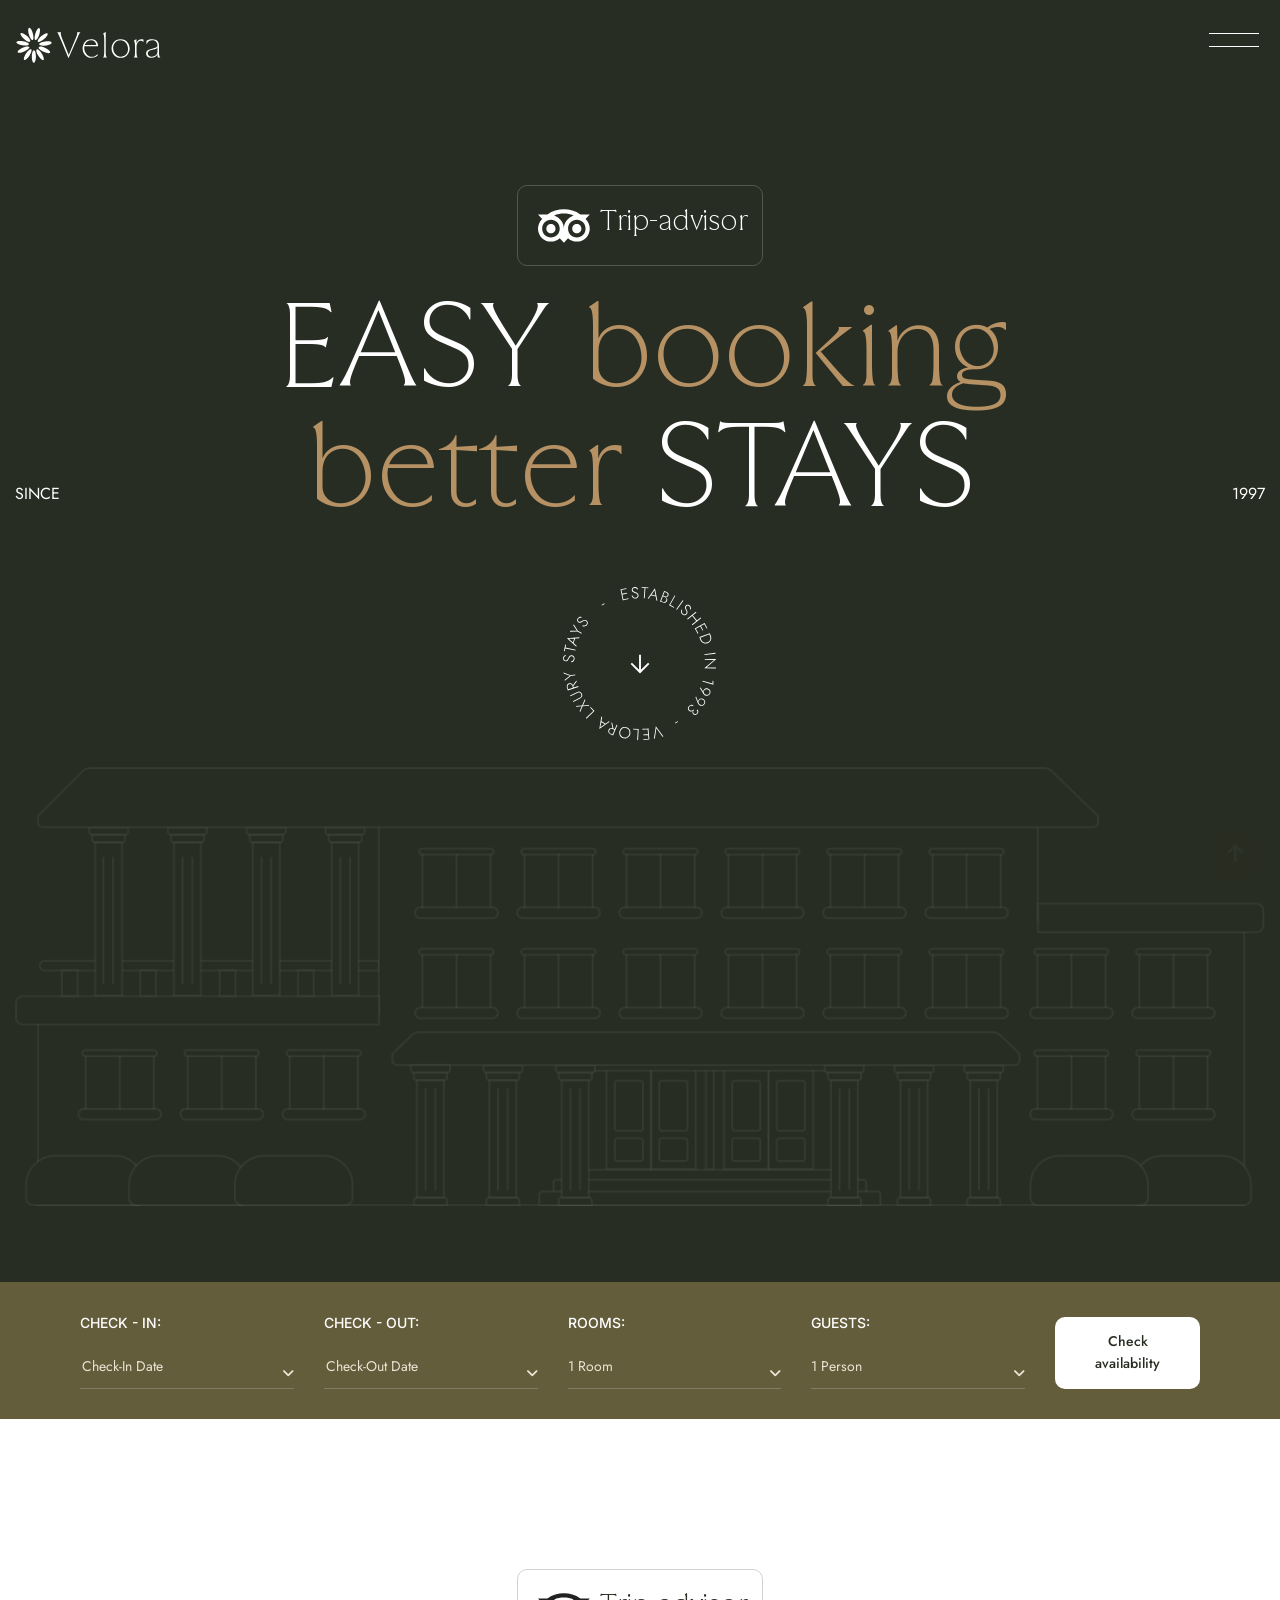
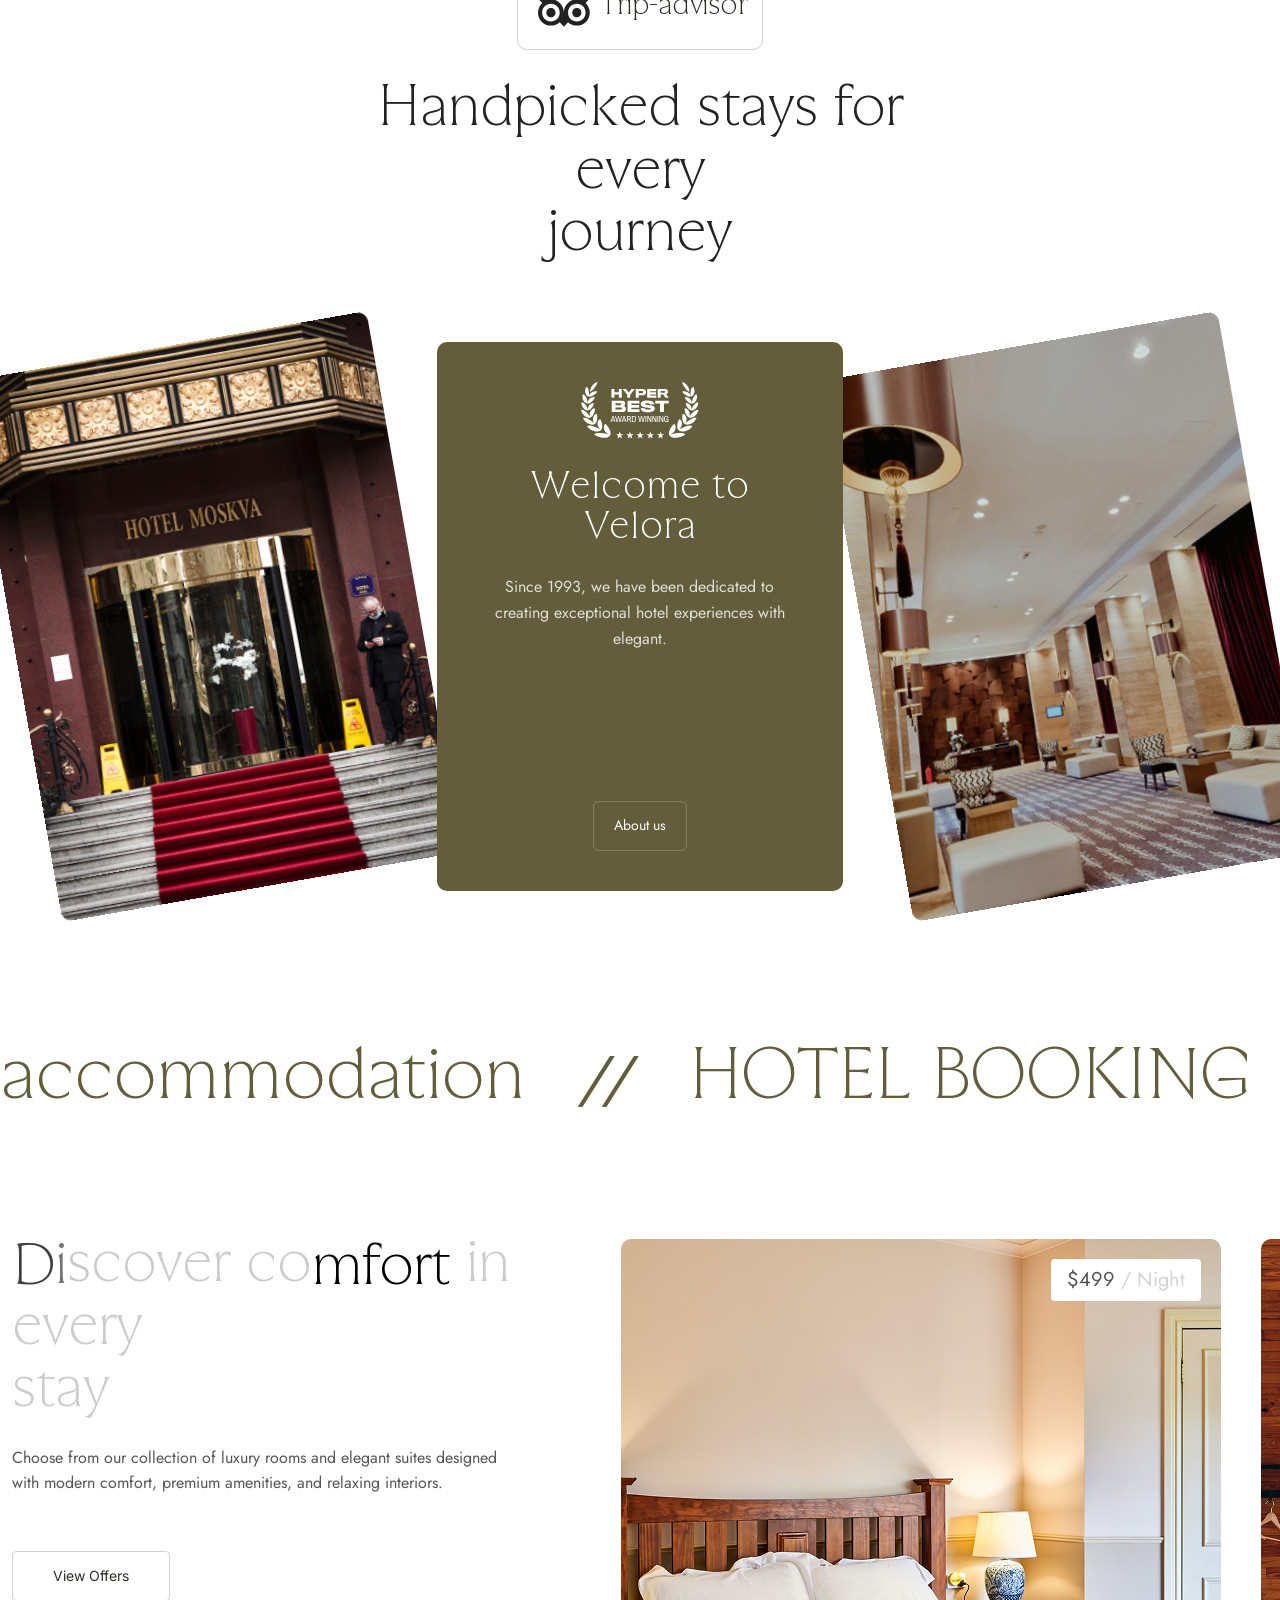
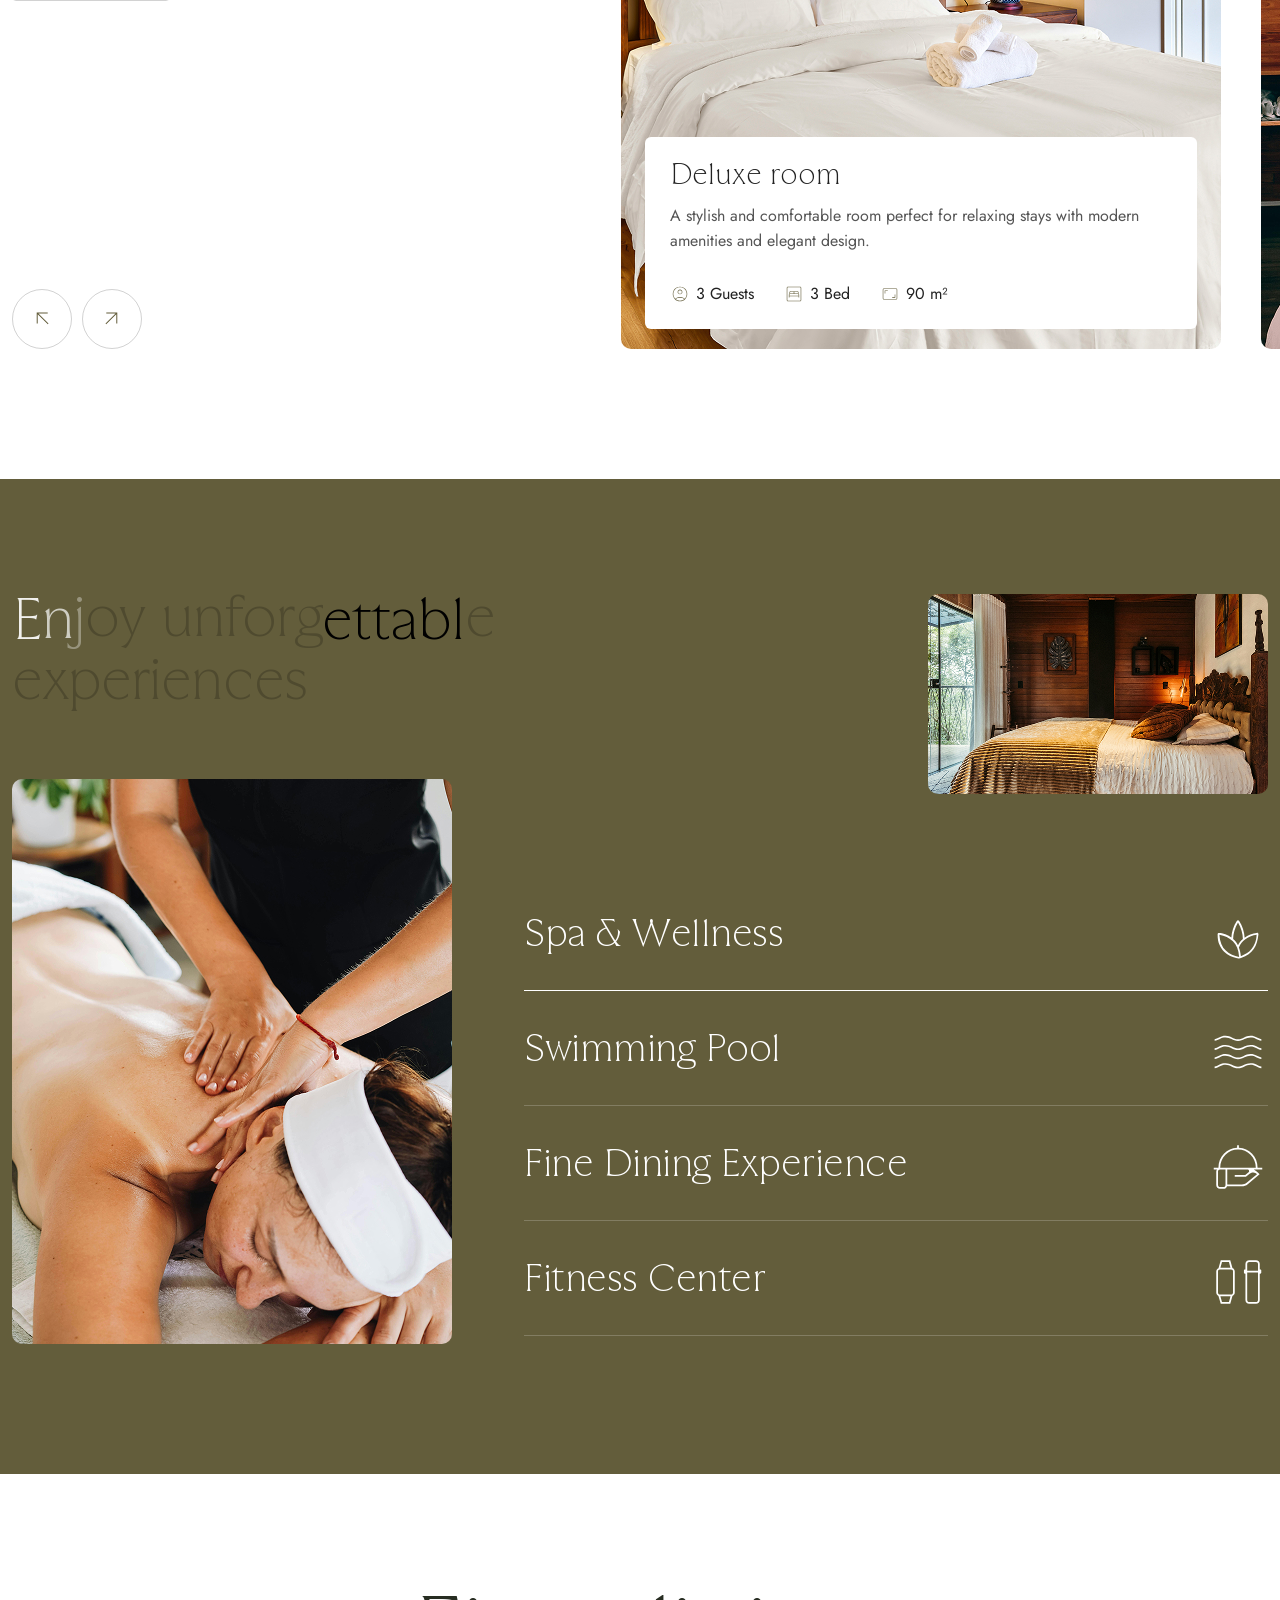
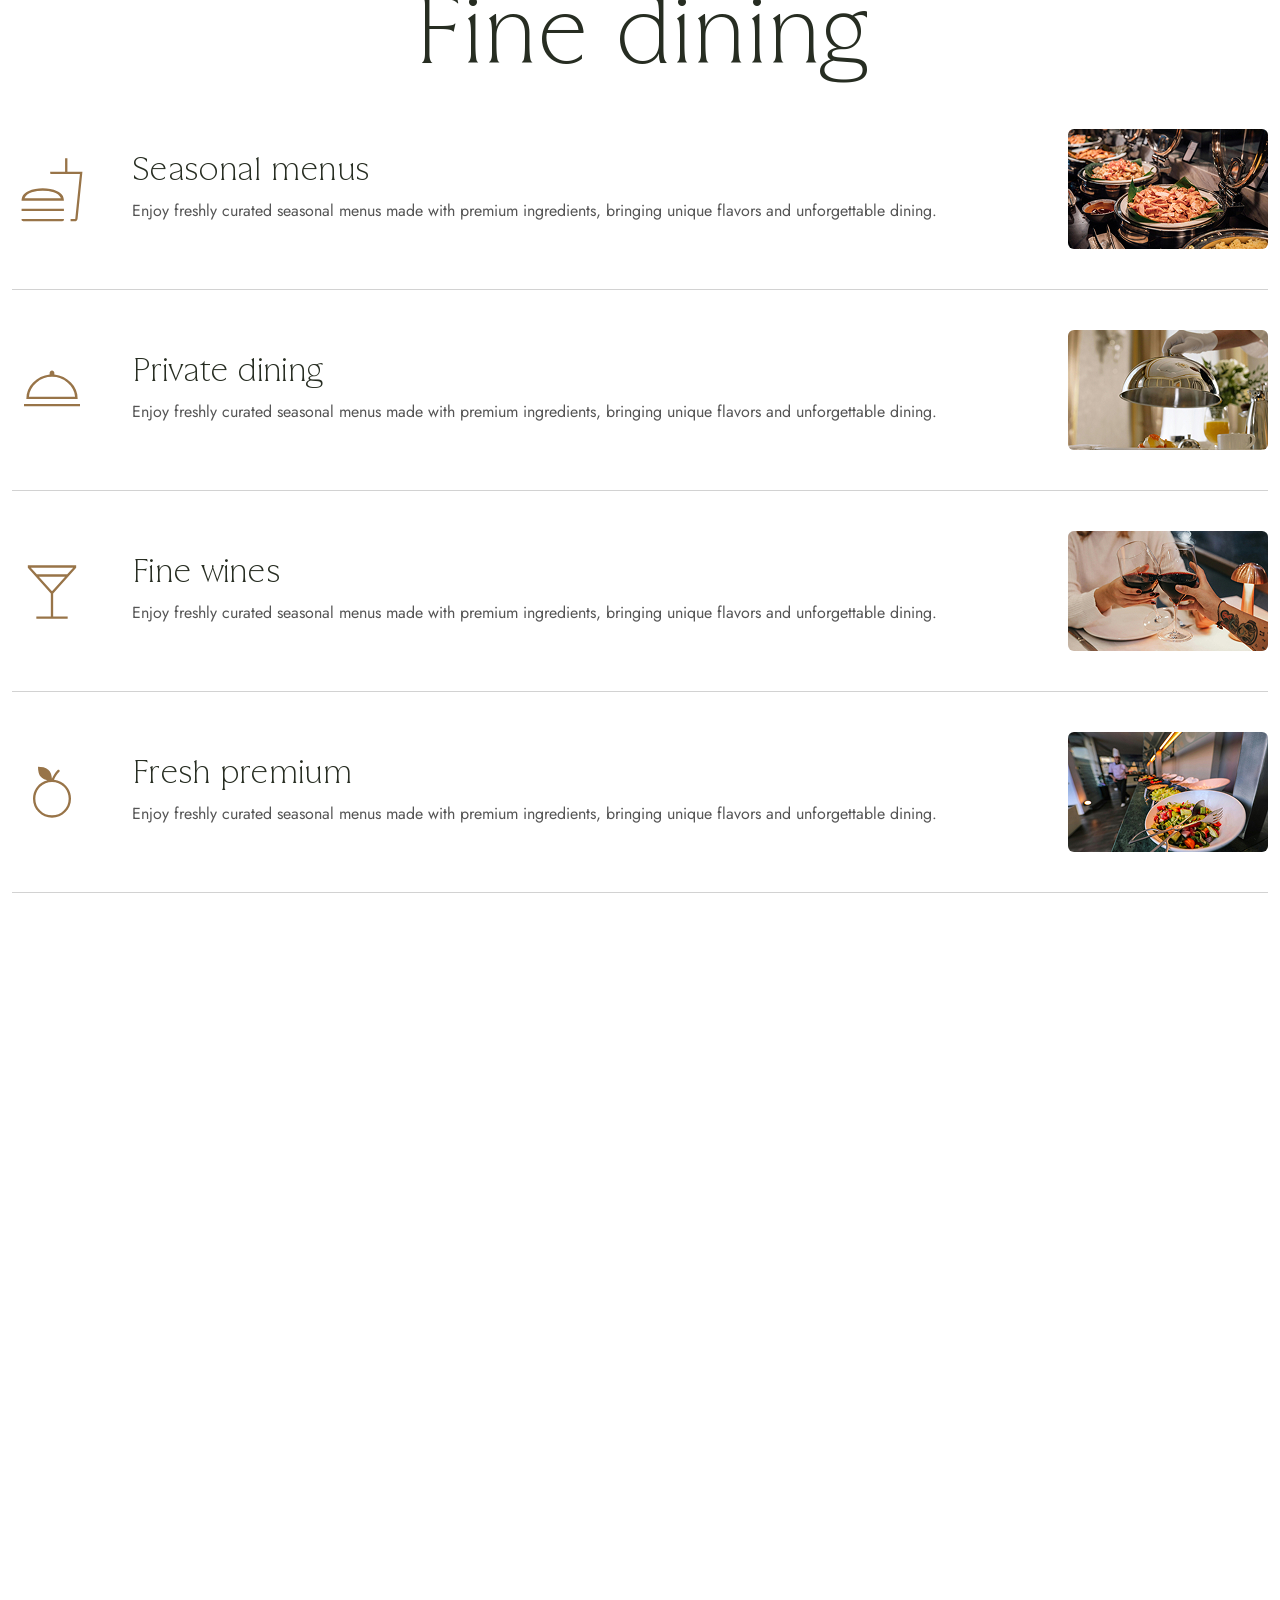
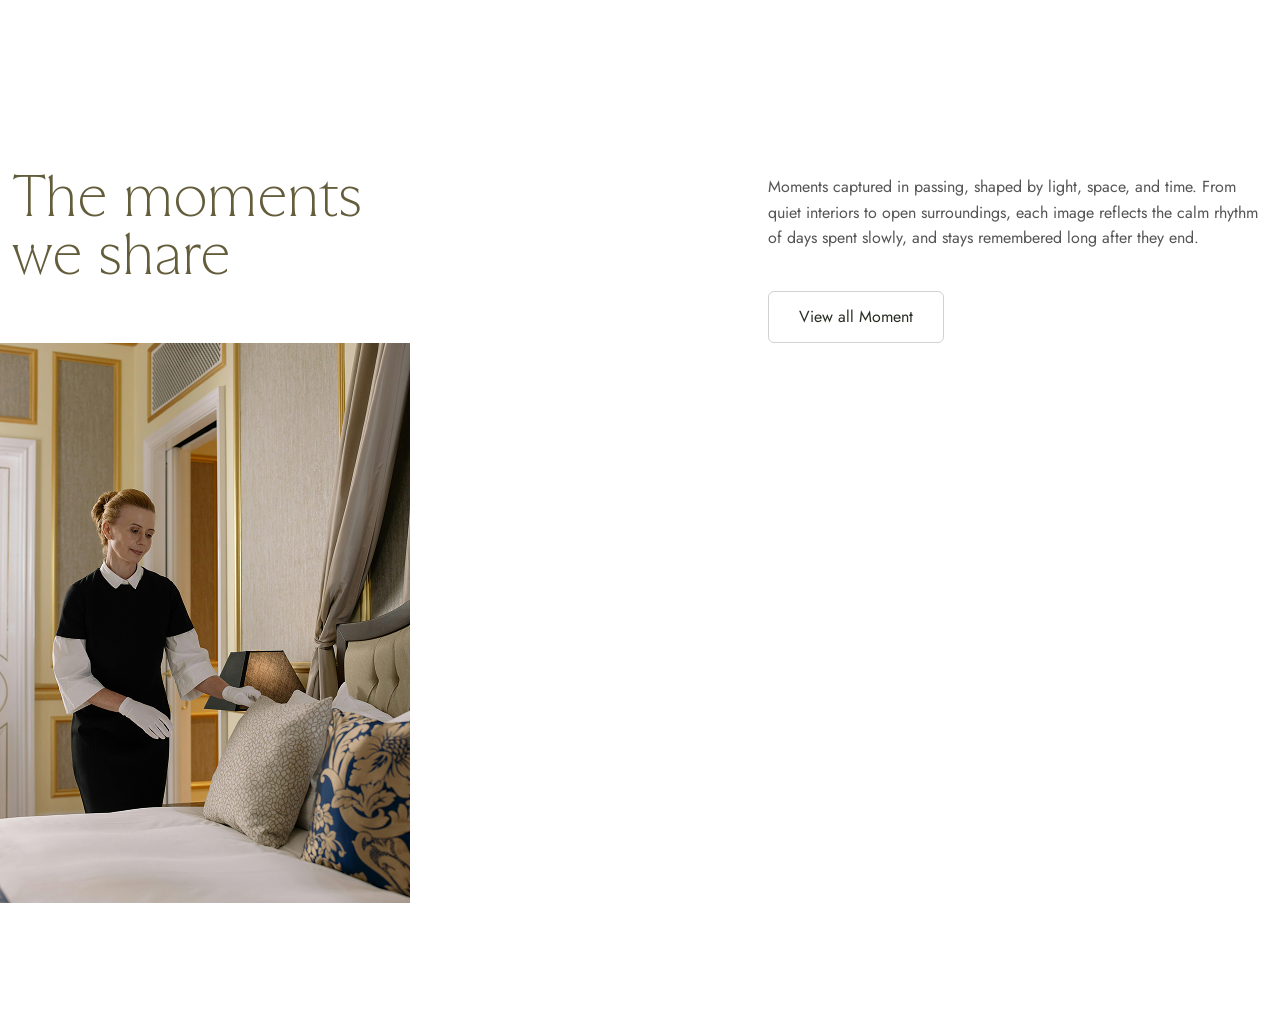
==== commit 4f85a428: "er rr" ====
--- a/index-2.html
+++ b/index-2.html
@@ -193,21 +193,107 @@
 	============================================= -->
 	<section id="vl-room2" class="vl-room2-sec pt-115 pb-130">
 		<div class="container">
-			<div class="vl-room2-content">
-				<div class="vl-room2-text">
+			<div class="vl-room2-content d-flex">
+				<div class="vl-room2-text d-flex flex-wrap justify-content-between">
 					<div class="vl-sec-title headline">
 						<h2 class="sec_title nx-itm-title nx-itm-anim">Discover comfort in every stay</h2>
 						<p>Choose from our collection of luxury rooms and elegant suites designed with modern comfort, premium amenities, and relaxing interiors.</p>
-					</div>
-					<div class="vl-btn mt-55 ver_2">
-						<a href="#">View Offers</a>
+						<div class="vl-btn mt-55 ver_2">
+							<a href="#">View Offers</a>
+						</div>
+					</div>
+					<div class="vl-rm2-nav">
+						<div class="rm2-next">
+							<svg width="24" height="24" viewBox="0 0 24 24" fill="none" xmlns="http://www.w3.org/2000/svg">
+								<path d="M17.8115 17.2885L18.5 16.6L8.41925 6.5H17.7115V5.5H6.7115V16.5H7.7115V7.20775L17.8115 17.2885Z" fill="#635D3B"/>
+							</svg>
+						</div>
+						<div class="rm2-prev">
+							<svg width="24" height="24" viewBox="0 0 24 24" fill="none" xmlns="http://www.w3.org/2000/svg">
+								<path d="M6.1885 17.2885L5.5 16.6L15.5807 6.5H6.2885V5.5H17.2885V16.5H16.2885V7.20775L6.1885 17.2885Z" fill="#635D3B"/>
+							</svg>
+
+						</div>
 					</div>
 				</div>
 				<div class="vl-room2-wrapper">
 					<div class="vl-room2-slider swiper-container">
 						<div class="swiper-wrapper">
-							<div class="vl-room2-slide">
-								
+							<div class="swiper-slide">
+								<div class="vl-room2-item position-relative">
+									<div class="item-img">
+										<img src="assets/img/room/rm5.jpg" alt="">
+									</div>
+									<div class="item-price">
+										$499 <span>/ Night</span>
+									</div>
+									<div class="item-text headline pera-content">
+										<h3><a href="#">Deluxe room</a></h3>
+										<p>A stylish and comfortable room perfect for relaxing stays with modern amenities and elegant design.</p>
+										<div class="inner-tag d-flex">
+											<a href="#"><i><img src="assets/img/icon/ic28.svg" alt=""></i> 3 Guests</a>
+											<a href="#"><i><img src="assets/img/icon/ic29.svg" alt=""></i> 3 Bed</a>
+											<a href="#"><i><img src="assets/img/icon/ic30.svg" alt=""></i> 90 m²</a>
+										</div>
+									</div>
+								</div>
+							</div>
+							<div class="swiper-slide">
+								<div class="vl-room2-item position-relative">
+									<div class="item-img">
+										<img src="assets/img/room/rm6.jpg" alt="">
+									</div>
+									<div class="item-price">
+										$499 <span>/ Night</span>
+									</div>
+									<div class="item-text headline pera-content">
+										<h3><a href="#">Deluxe room</a></h3>
+										<p>A stylish and comfortable room perfect for relaxing stays with modern amenities and elegant design.</p>
+										<div class="inner-tag d-flex">
+											<a href="#"><i><img src="assets/img/icon/ic28.svg" alt=""></i> 3 Guests</a>
+											<a href="#"><i><img src="assets/img/icon/ic29.svg" alt=""></i> 3 Bed</a>
+											<a href="#"><i><img src="assets/img/icon/ic30.svg" alt=""></i> 90 m²</a>
+										</div>
+									</div>
+								</div>
+							</div>
+							<div class="swiper-slide">
+								<div class="vl-room2-item position-relative">
+									<div class="item-img">
+										<img src="assets/img/room/rm5.jpg" alt="">
+									</div>
+									<div class="item-price">
+										$499 <span>/ Night</span>
+									</div>
+									<div class="item-text headline pera-content">
+										<h3><a href="#">Deluxe room</a></h3>
+										<p>A stylish and comfortable room perfect for relaxing stays with modern amenities and elegant design.</p>
+										<div class="inner-tag d-flex">
+											<a href="#"><i><img src="assets/img/icon/ic28.svg" alt=""></i> 3 Guests</a>
+											<a href="#"><i><img src="assets/img/icon/ic29.svg" alt=""></i> 3 Bed</a>
+											<a href="#"><i><img src="assets/img/icon/ic30.svg" alt=""></i> 90 m²</a>
+										</div>
+									</div>
+								</div>
+							</div>
+							<div class="swiper-slide">
+								<div class="vl-room2-item position-relative">
+									<div class="item-img">
+										<img src="assets/img/room/rm6.jpg" alt="">
+									</div>
+									<div class="item-price">
+										$499 <span>/ Night</span>
+									</div>
+									<div class="item-text headline pera-content">
+										<h3><a href="#">Deluxe room</a></h3>
+										<p>A stylish and comfortable room perfect for relaxing stays with modern amenities and elegant design.</p>
+										<div class="inner-tag d-flex">
+											<a href="#"><i><img src="assets/img/icon/ic28.svg" alt=""></i> 3 Guests</a>
+											<a href="#"><i><img src="assets/img/icon/ic29.svg" alt=""></i> 3 Bed</a>
+											<a href="#"><i><img src="assets/img/icon/ic30.svg" alt=""></i> 90 m²</a>
+										</div>
+									</div>
+								</div>
 							</div>
 						</div>
 					</div>
@@ -216,8 +302,193 @@
 		</div>
 	</section>
 <!-- End of Room section
+	============================================= -->
+
+<!-- Start of Exp section
+	============================================= -->
+	<section id="vl-exp" class="vl-exp-sec pt-115 pb-130">
+		<div class="container">
+			<div class="vl-exp-top-content d-flex justify-content-between">
+				<div class="vl-sec-title pb-60  headline">
+					<h2 class="sec_title nx-itm-title nx-itm-anim">Enjoy unforgettable experiences</h2>
+				</div>
+				<div class="item-img">
+					<img src="assets/img/about/ab3.jpg" alt="">
+				</div>
+			</div>
+			<div class="vl-exp-content-wrap d-flex justify-content-between align-items-end">
+				<div class="vl-exp-img-wrap">
+					<div class="tab-content" id="nav-tabContent">
+						<div class="tab-pane fade animated fadeInUp show active" id="home" role="tabpanel">
+							<div class="vl-exp-img">
+								<img src="assets/img/about/ab4.jpg" alt="">
+							</div>
+						</div>
+						<div class="tab-pane fade" id="home2" role="tabpanel">
+							<div class="vl-exp-img">
+								<img src="assets/img/about/ab4.jpg" alt="">
+							</div>
+						</div>
+						<div class="tab-pane fade" id="home3" role="tabpanel">
+							<div class="vl-exp-img">
+								<img src="assets/img/about/ab4.jpg" alt="">
+							</div>
+						</div>
+						<div class="tab-pane fade" id="home4" role="tabpanel">
+							<div class="vl-exp-img">
+								<img src="assets/img/about/ab4.jpg" alt="">
+							</div>
+						</div>
+					</div>
+				</div> 
+				<div class="vl-exp-tab-btn  tx-tab-btn ul-li-block">
+					<ul class="nav nav-tabs" id="myTab" role="tablist">
+						<li class="nav-item" role="presentation">
+							<button class="nav-link text-capitalize active" id="home-tab" data-bs-toggle="tab" data-bs-target="#home" type="button" role="tab" aria-controls="home" aria-selected="true">
+								<div class="item-icon">
+									<span>Spa & wellness</span> <i><img src="assets/img/icon/ic31.svg" alt=""></i>
+								</div>
+							</button>
+						</li>
+						<li class="nav-item" role="presentation">
+							<button class="nav-link text-capitalize" id="home-tab" data-bs-toggle="tab" data-bs-target="#home2" type="button" role="tab" aria-controls="home" aria-selected="true">
+								<div class="item-icon">
+									<span>Swimming pool</span> <i><img src="assets/img/icon/ic32.svg" alt=""></i>
+								</div>
+							</button>
+						</li>
+						<li class="nav-item" role="presentation">
+							<button class="nav-link text-capitalize" id="home-tab" data-bs-toggle="tab" data-bs-target="#home3" type="button" role="tab" aria-controls="home" aria-selected="true">
+								<div class="item-icon">
+									<span>Fine dining experience</span> <i><img src="assets/img/icon/ic33.svg" alt=""></i>
+								</div>
+							</button>
+						</li>
+						<li class="nav-item" role="presentation">
+							<button class="nav-link text-capitalize" id="home-tab" data-bs-toggle="tab" data-bs-target="#home4" type="button" role="tab" aria-controls="home" aria-selected="true">
+								<div class="item-icon">
+									<span>Fitness center</span> <i><img src="assets/img/icon/ic34.svg" alt=""></i>
+								</div>
+							</button>
+						</li>
+					</ul>
+				</div>
+			</div>
+			
+		</div>
+	</section>
+<!-- End of Exp section
+	============================================= -->			
+
+<!-- Start of Dining section
+	============================================= -->
+	<section id="vl-dining" class="vl-dining-sec pt-115 pb-130">
+		<div class="container">
+			<div class="vl-dining-title text-center headline">
+				<h2>Fine dining</h2>
+			</div>
+			<div class="vl-dining-item-wrap">
+				<div class="vl-dining-item d-flex justify-content-between">
+					<div class="item-text-icon headline pera-content d-flex align-items-center">
+						<div class="item-icon">
+							<i><img src="assets/img/icon/ic35.svg" alt=""></i>
+						</div>
+						<div class="item-text headline pera-content">
+							<h3><a href="#">Seasonal menus</a></h3>
+							<p>Enjoy freshly curated seasonal menus made with premium ingredients, bringing unique flavors and unforgettable dining.</p>
+						</div>
+					</div>
+					<div class="item-img">
+						<img src="assets/img/about/da1.jpg" alt="">
+					</div>
+				</div>
+				<div class="vl-dining-item d-flex justify-content-between">
+					<div class="item-text-icon headline pera-content d-flex align-items-center">
+						<div class="item-icon">
+							<i><img src="assets/img/icon/ic36.svg" alt=""></i>
+						</div>
+						<div class="item-text headline pera-content">
+							<h3><a href="#">Private dining</a></h3>
+							<p>Enjoy freshly curated seasonal menus made with premium ingredients, bringing unique flavors and unforgettable dining.</p>
+						</div>
+					</div>
+					<div class="item-img">
+						<img src="assets/img/about/da2.jpg" alt="">
+					</div>
+				</div>
+				<div class="vl-dining-item d-flex justify-content-between">
+					<div class="item-text-icon headline pera-content d-flex align-items-center">
+						<div class="item-icon">
+							<i><img src="assets/img/icon/ic37.svg" alt=""></i>
+						</div>
+						<div class="item-text headline pera-content">
+							<h3><a href="#">Fine wines</a></h3>
+							<p>Enjoy freshly curated seasonal menus made with premium ingredients, bringing unique flavors and unforgettable dining.</p>
+						</div>
+					</div>
+					<div class="item-img">
+						<img src="assets/img/about/da3.jpg" alt="">
+					</div>
+				</div>
+				<div class="vl-dining-item d-flex justify-content-between">
+					<div class="item-text-icon headline pera-content d-flex align-items-center">
+						<div class="item-icon">
+							<i><img src="assets/img/icon/ic38.svg" alt=""></i>
+						</div>
+						<div class="item-text headline pera-content">
+							<h3><a href="#">Fresh premium</a></h3>
+							<p>Enjoy freshly curated seasonal menus made with premium ingredients, bringing unique flavors and unforgettable dining.</p>
+						</div>
+					</div>
+					<div class="item-img">
+						<img src="assets/img/about/da4.jpg" alt="">
+					</div>
+				</div>
+			</div>
+		</div>
+	</section>
+<!-- End of Dining section
+	============================================= -->
+
+<!-- Start of Video section
+	============================================= -->
+	<section id="vl-video2" class="vl-video2-sec pb-115">
+		<div class="container">
+			<div class="item-video img-cover">
+				<video autoplay="" muted="" loop="" playsinline="" preload="metadata"><source src="assets/img/02.mp4" type="video/mp4">
+				</video>
+			</div>
+		</div>
+	</section>		
+<!-- End of Video section
+	============================================= -->
+
+<!-- Start of Moment section
+	============================================= -->
+	<section id="vl-moment" class="vl-moment-sec pb-130">
+		<div class="container">
+			 <div class="vl-moment-top headline pera-content d-flex justify-content-between">
+			 	<h3>
+			 		The moments we share
+			 	</h3>
+			 	<div class="item-desc">
+			 		<p>Moments captured in passing, shaped by light, space, and time. From quiet interiors to open surroundings, each image reflects the calm rhythm of days spent slowly, and stays remembered long after they end.</p>
+			 		<a href="#">View all Moment</a>
+			 	</div>
+			 </div>
+		</div>
+		<div class="vl-moment-content">
+			 <div class="vl-moment-img-wrap d-flex">
+			 	<div class="vl-moment-img">
+			 		<div class="item-img img-cover">
+			 			<img src="assets/img/room/gl1.jpg" alt="">
+			 		</div>
+			 	</div>
+			 </div>
+		</div>
+	</section>		
+<!-- End of Moment section
 	============================================= -->	
-
 
 
 	<!-- For Js Library -->
--- a/assets/css/style.css
+++ b/assets/css/style.css
@@ -3680,6 +3680,9 @@
   background-color: #635D3B;
 }
 
+.vl-bk-filter-area {
+  gap: 30px;
+}
 .vl-bk-filter-area .filter-item {
   width: 100%;
   max-width: 324px;
@@ -3858,8 +3861,264 @@
 /*---------------------------------------------------- */
 /*Room area*/
 /*----------------------------------------------------*/
+.vl-room2-content {
+  gap: 40px;
+  -webkit-box-pack: justify;
+      -ms-flex-pack: justify;
+          justify-content: space-between;
+}
+
 .vl-room2-text {
+  width: 100%;
   max-width: 510px;
+  -webkit-box-orient: vertical;
+  -webkit-box-direction: normal;
+      -ms-flex-direction: column;
+          flex-direction: column;
+}
+
+.vl-room2-wrapper {
+  max-width: 1250px;
+  margin-right: -48%;
+}
+
+.vl-room2-item {
+  max-width: 600px;
+}
+.vl-room2-item .item-img {
+  overflow: hidden;
+  border-radius: 10px;
+}
+.vl-room2-item .item-price {
+  top: 20px;
+  right: 20px;
+  font-size: 20px;
+  line-height: 1;
+  position: absolute;
+  border-radius: 4px;
+  padding: 11px 16px;
+  background-color: #fff;
+}
+.vl-room2-item .item-price span {
+  color: rgba(34, 34, 34, 0.2);
+}
+.vl-room2-item .item-text {
+  left: 0;
+  right: 0;
+  width: 92%;
+  padding: 25px;
+  bottom: 20px;
+  margin: 0 auto;
+  border-radius: 6px;
+  position: absolute;
+  background-color: #fff;
+}
+.vl-room2-item .item-text h3 {
+  color: #222222;
+  font-size: 24px;
+  padding-bottom: 12px;
+}
+.vl-room2-item .item-text p {
+  padding-bottom: 30px;
+}
+.vl-room2-item .item-text .inner-tag {
+  gap: 15px 30px;
+  -ms-flex-wrap: wrap;
+      flex-wrap: wrap;
+}
+.vl-room2-item .item-text .inner-tag a {
+  gap: 6px;
+  color: #222222;
+  line-height: 1;
+  display: -webkit-box;
+  display: -ms-flexbox;
+  display: flex;
+  -webkit-box-align: center;
+      -ms-flex-align: center;
+          align-items: center;
+}
+
+.vl-rm2-nav {
+  gap: 10px;
+  display: -webkit-box;
+  display: -ms-flexbox;
+  display: flex;
+}
+.vl-rm2-nav .rm2-next,
+.vl-rm2-nav .rm2-prev {
+  width: 60px;
+  height: 60px;
+  display: -webkit-box;
+  display: -ms-flexbox;
+  display: flex;
+  border-radius: 100%;
+  -webkit-box-align: center;
+      -ms-flex-align: center;
+          align-items: center;
+  -webkit-box-pack: center;
+      -ms-flex-pack: center;
+          justify-content: center;
+  border: 1px solid rgba(34, 34, 34, 0.2);
+  -webkit-transition: all 500ms ease-in-out;
+  transition: all 500ms ease-in-out;
+}
+.vl-rm2-nav .rm2-next svg path,
+.vl-rm2-nav .rm2-prev svg path {
+  -webkit-transition: all 500ms ease-in-out;
+  transition: all 500ms ease-in-out;
+}
+.vl-rm2-nav .rm2-next:hover,
+.vl-rm2-nav .rm2-prev:hover {
+  background-color: #635D3B;
+}
+.vl-rm2-nav .rm2-next:hover svg path,
+.vl-rm2-nav .rm2-prev:hover svg path {
+  fill: #fff;
+}
+
+/*---------------------------------------------------- */
+/*exp area*/
+/*----------------------------------------------------*/
+.vl-exp-sec {
+  background-color: #635D3B;
+}
+
+.vl-exp-top-content .vl-sec-title {
+  max-width: 500px;
+}
+.vl-exp-top-content .vl-sec-title .sec_title {
+  color: #fff;
+}
+.vl-exp-top-content .vl-sec-title .item-img {
+  overflow: hidden;
+  border-radius: 10px;
+}
+
+.vl-exp-top-content .vl-sec-title {
+  color: #fff;
+  max-width: 500px;
+}
+.vl-exp-top-content .item-img {
+  overflow: hidden;
+  border-radius: 10px;
+}
+
+.vl-exp-content-wrap {
+  margin-top: -15px;
+}
+
+.vl-exp-img {
+  overflow: hidden;
+  border-radius: 10px;
+}
+
+.vl-exp-tab-btn {
+  width: 100%;
+  max-width: 760px;
+}
+.vl-exp-tab-btn .nav-link {
+  width: 100%;
+}
+.vl-exp-tab-btn .nav-link:is(.active) .item-icon {
+  border-bottom: 1px solid #FFFFFF;
+}
+.vl-exp-tab-btn .item-icon {
+  gap: 15px;
+  width: 100%;
+  display: -webkit-box;
+  display: -ms-flexbox;
+  display: flex;
+  padding: 23px 0px;
+  -webkit-box-align: center;
+      -ms-flex-align: center;
+          align-items: center;
+  -webkit-box-pack: justify;
+      -ms-flex-pack: justify;
+          justify-content: space-between;
+  -webkit-transition: all 500ms ease-in-out;
+  transition: all 500ms ease-in-out;
+  border-bottom: 1px solid rgba(255, 255, 255, 0.2);
+}
+.vl-exp-tab-btn .item-icon span {
+  color: #fff;
+  font-size: 32px;
+  letter-spacing: -0.5px;
+  font-family: var(--vl-heading);
+}
+
+/*---------------------------------------------------- */
+/*Dining area*/
+/*----------------------------------------------------*/
+.vl-dining-title h2 {
+  color: #272D22;
+  font-size: 80px;
+  letter-spacing: -1px;
+}
+
+.vl-dining-item {
+  gap: 30px;
+  padding: 40px 0px;
+  border-bottom: 1px solid rgba(34, 34, 34, 0.2);
+}
+.vl-dining-item .item-text-icon {
+  gap: 40px;
+}
+.vl-dining-item .item-icon {
+  width: 80px;
+  height: 80px;
+  display: -webkit-box;
+  display: -ms-flexbox;
+  display: flex;
+  -webkit-box-align: center;
+      -ms-flex-align: center;
+          align-items: center;
+  -webkit-box-pack: center;
+      -ms-flex-pack: center;
+          justify-content: center;
+}
+.vl-dining-item .item-text h3 {
+  color: #272D22;
+  font-size: 28px;
+  padding-bottom: 10px;
+  letter-spacing: -0.7px;
+}
+.vl-dining-item .item-img {
+  width: 200px;
+  height: 120px;
+  overflow: hidden;
+  border-radius: 6px;
+}
+
+.vl-video2-sec .item-video {
+  overflow: hidden;
+  max-height: 700px;
+  border-radius: 10px;
+}
+
+/*---------------------------------------------------- */
+/*Moment area*/
+/*----------------------------------------------------*/
+.vl-moment-top h3 {
+  color: #635D3B;
+  font-size: 48px;
+  max-width: 355px;
+  line-height: 1.2;
+  letter-spacing: -1px;
+}
+.vl-moment-top .item-desc {
+  max-width: 500px;
+}
+.vl-moment-top .item-desc p {
+  color: #555555;
+  line-height: 1.6;
+}
+.vl-moment-top .item-desc a {
+  color: #272D22;
+  line-height: 1;
+  margin-top: 40px;
+  padding: 17px 30px;
+  border-radius: 6px;
+  border: 1px solid rgba(34, 34, 34, 0.2);
 }
 
 /*---------------------------------------------------- */
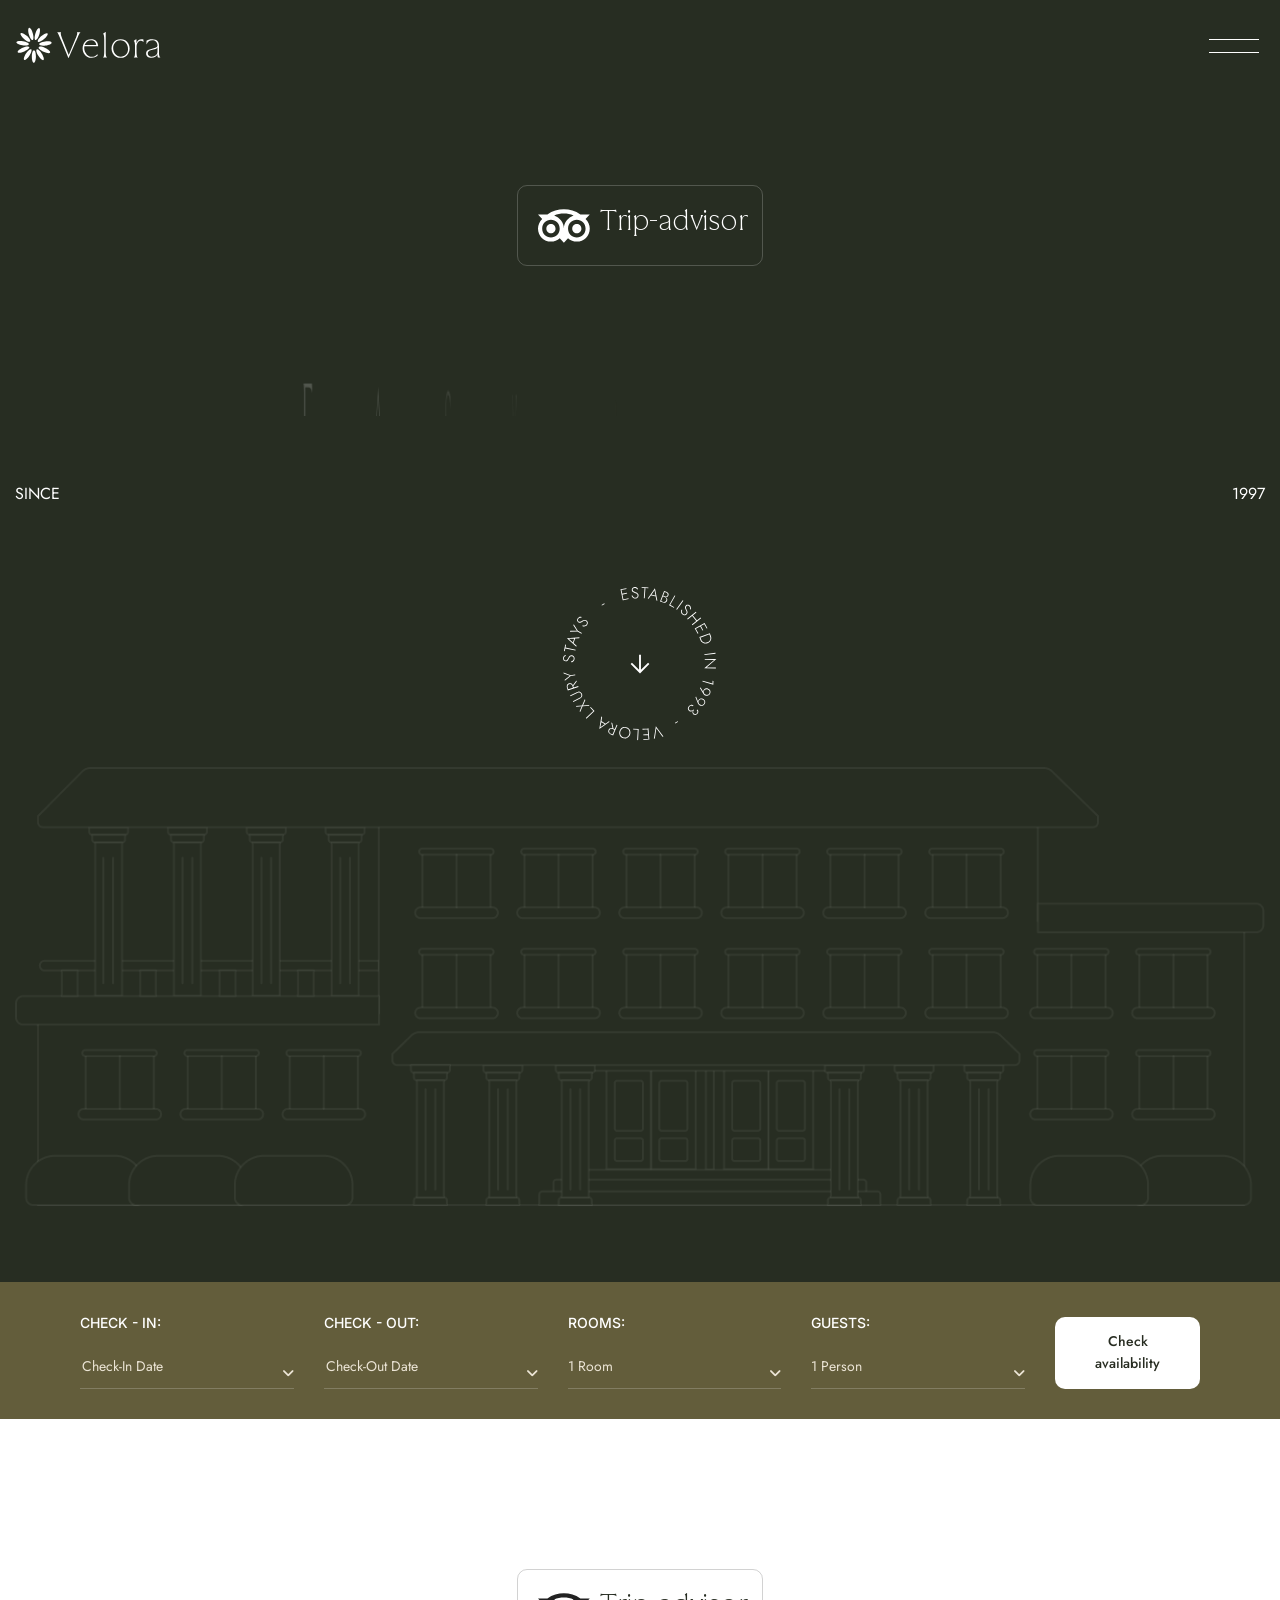
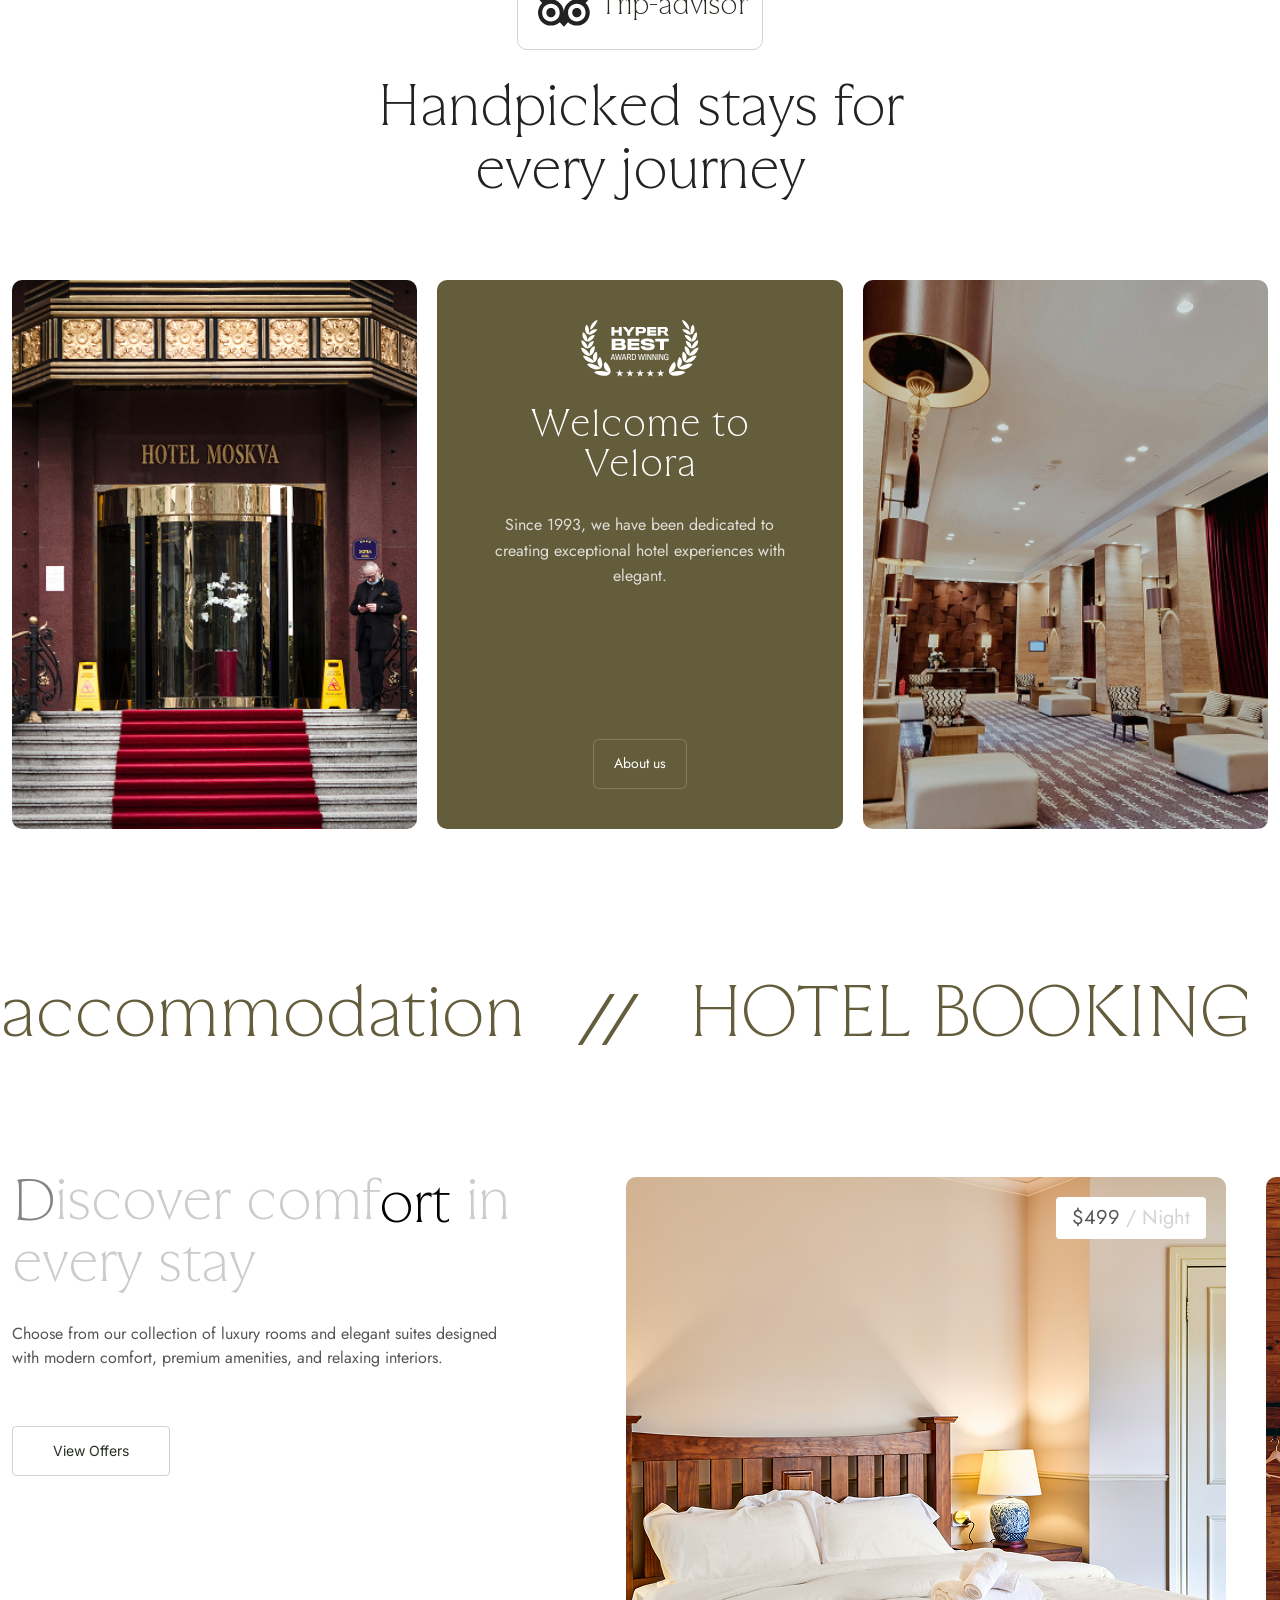
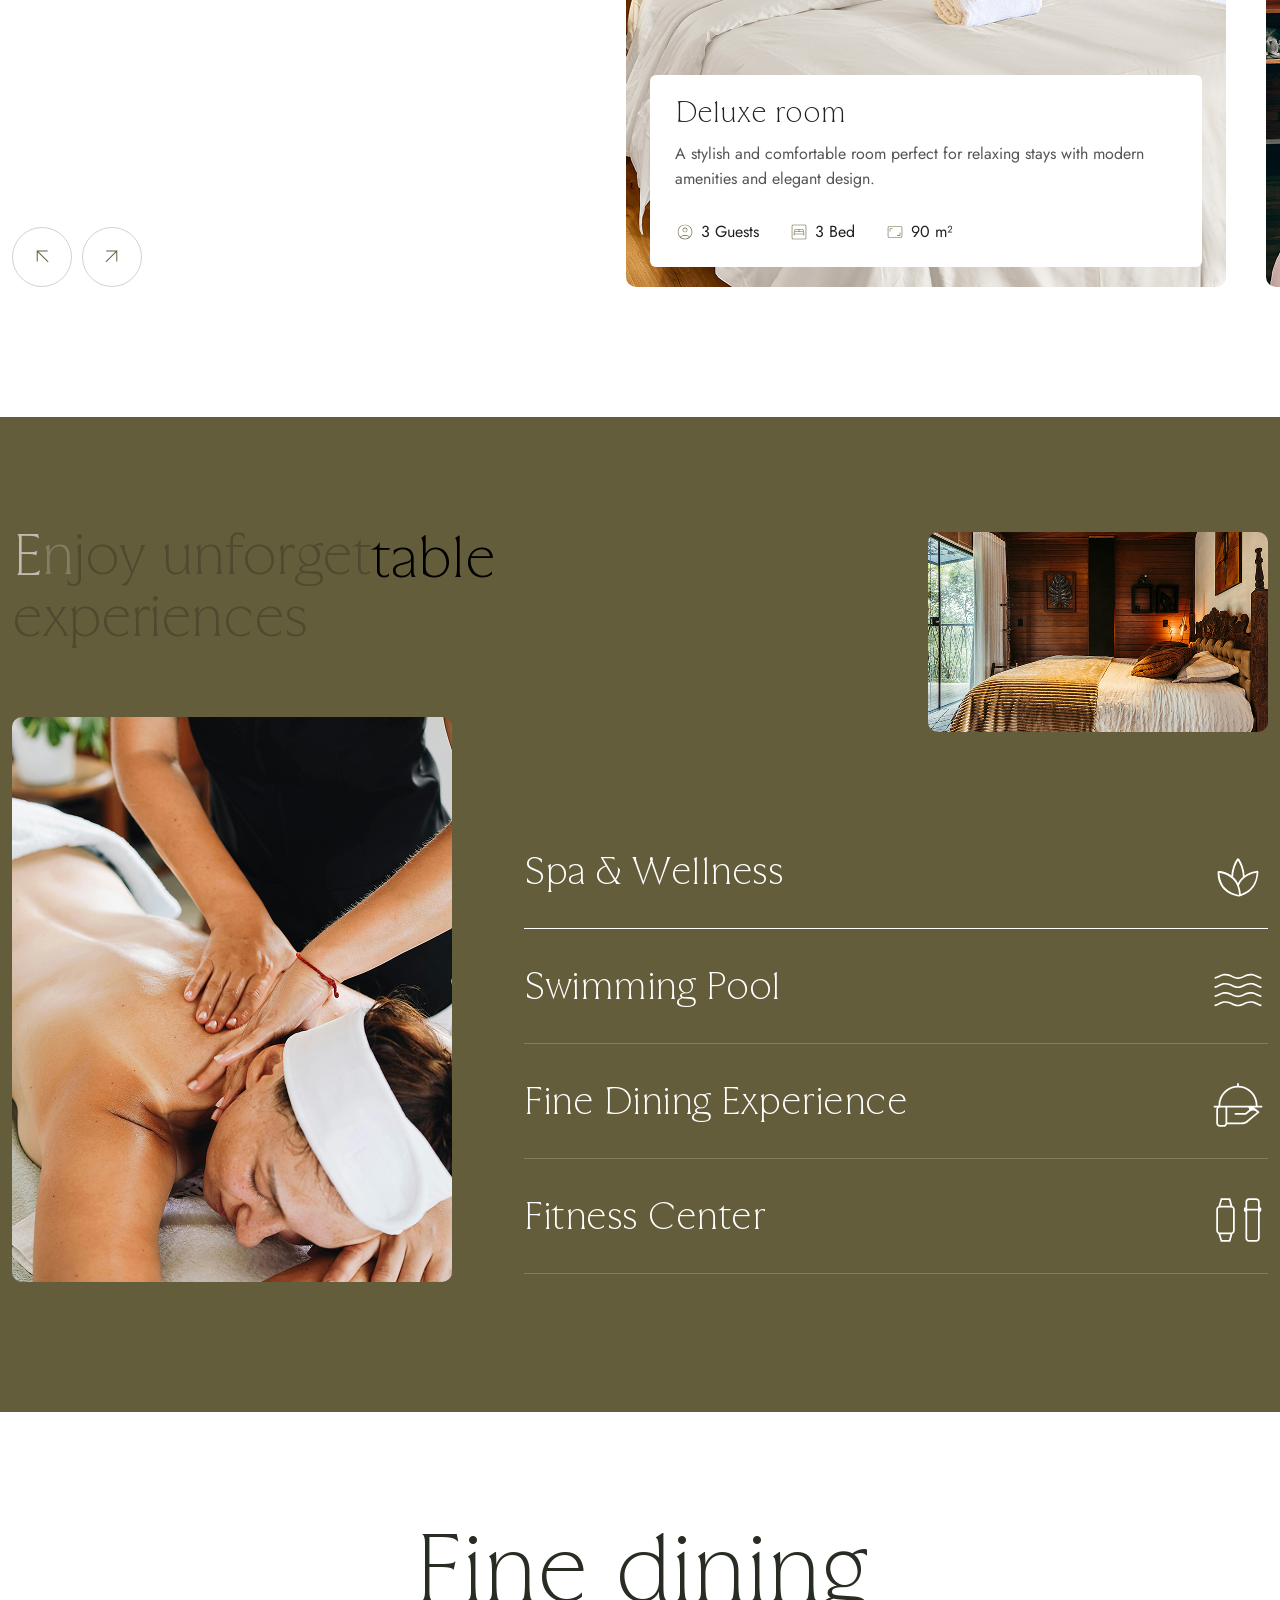
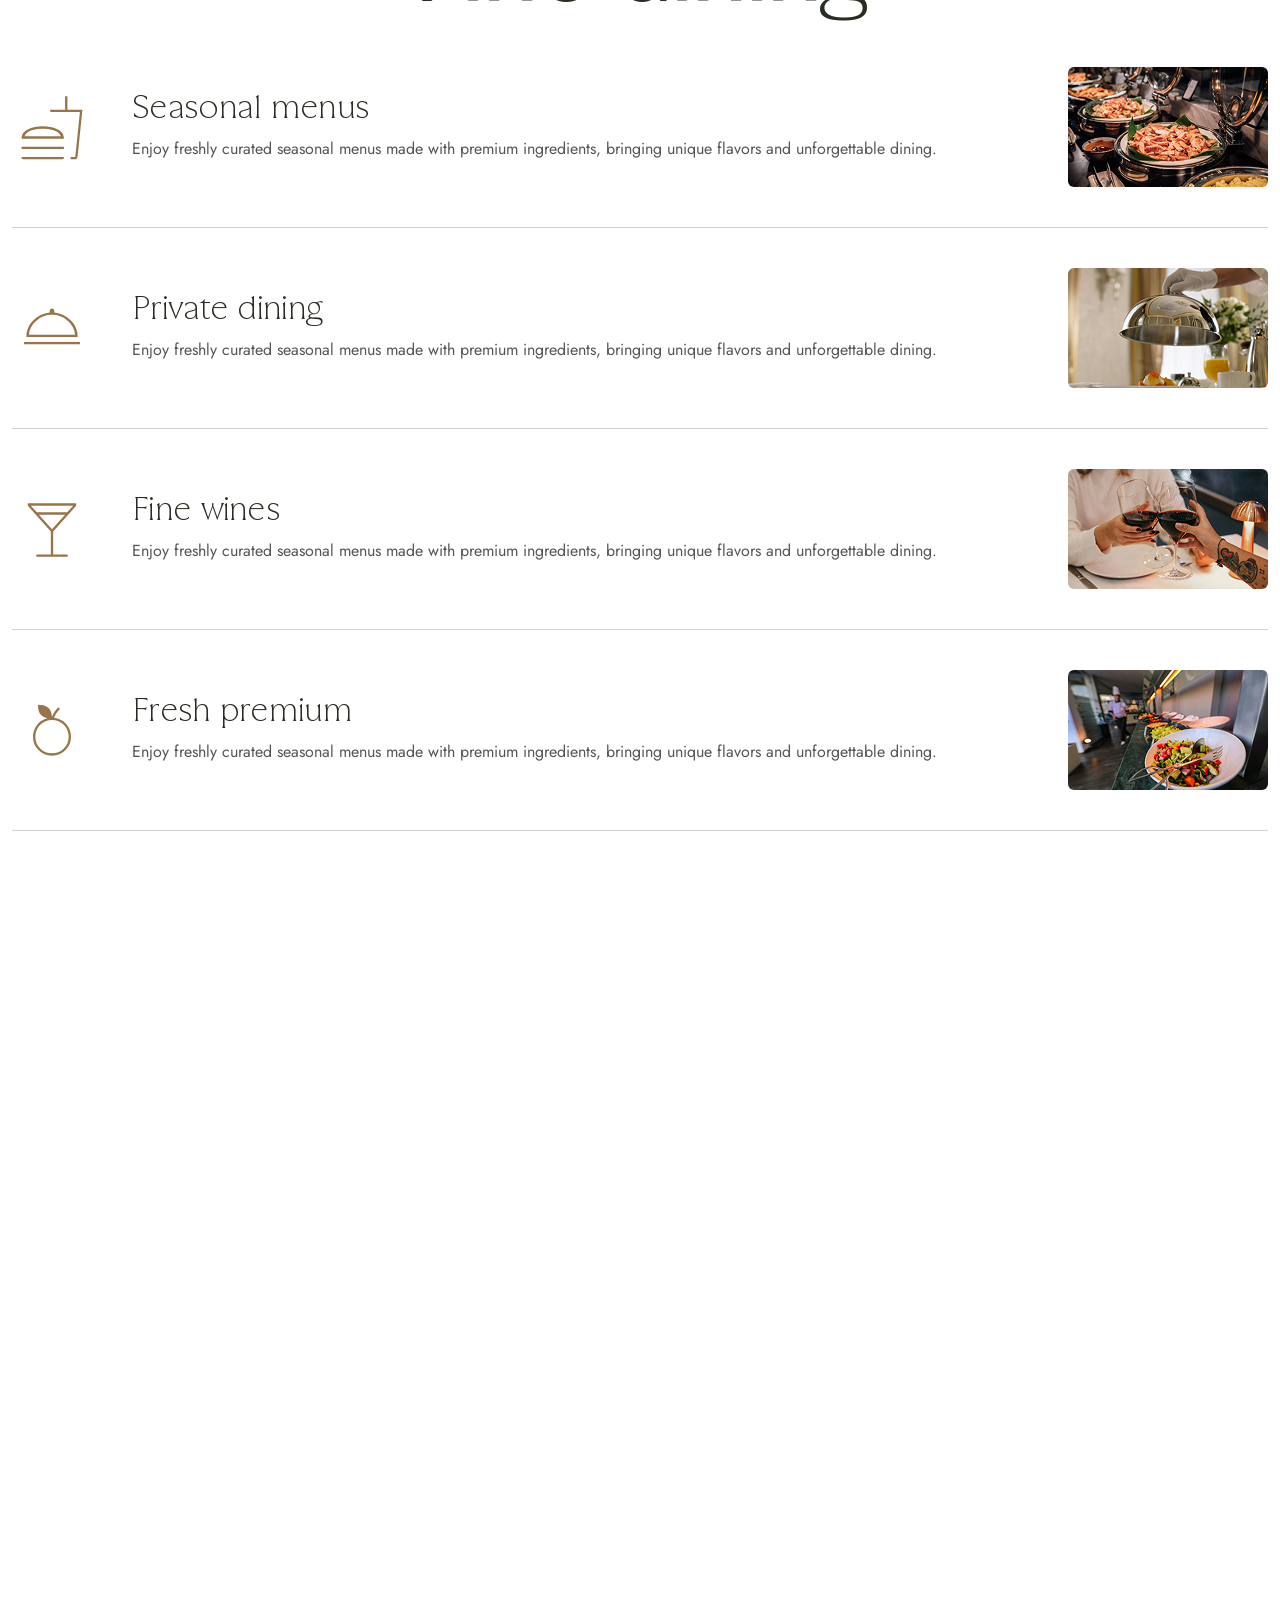
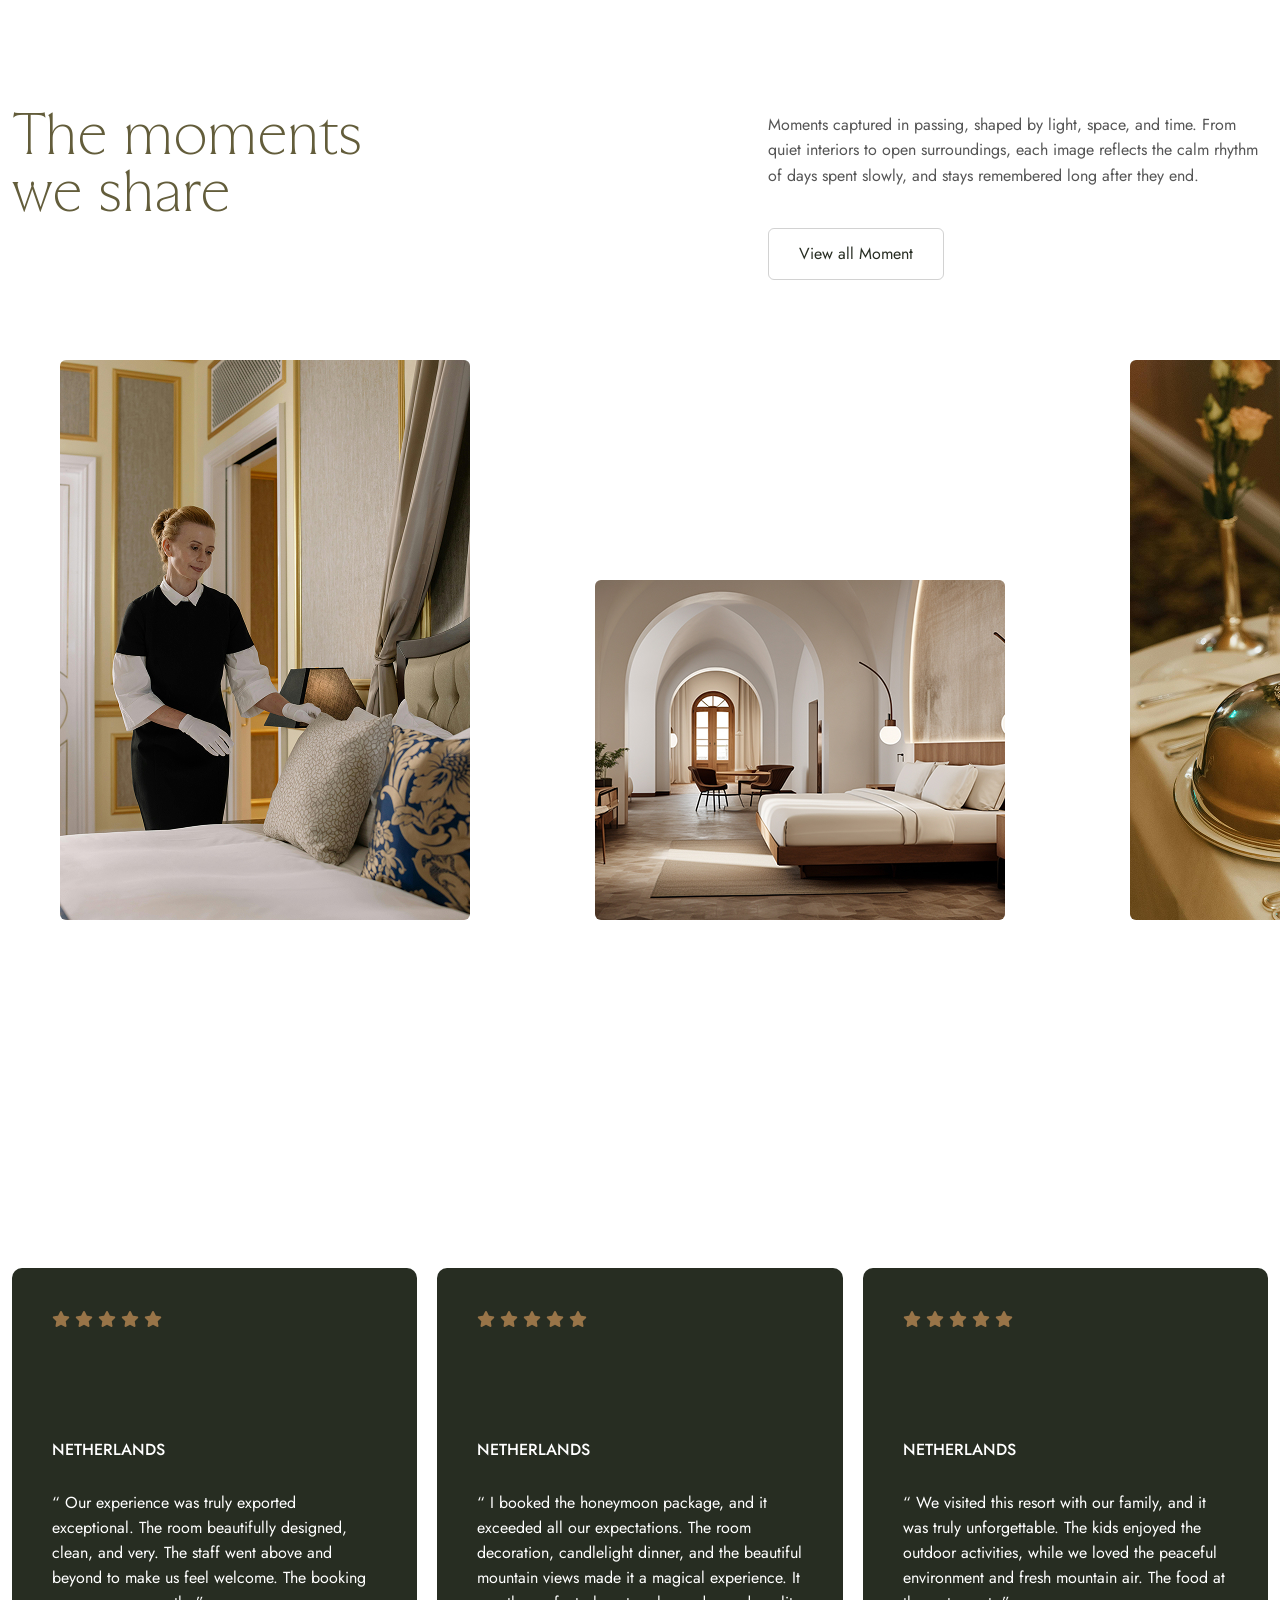
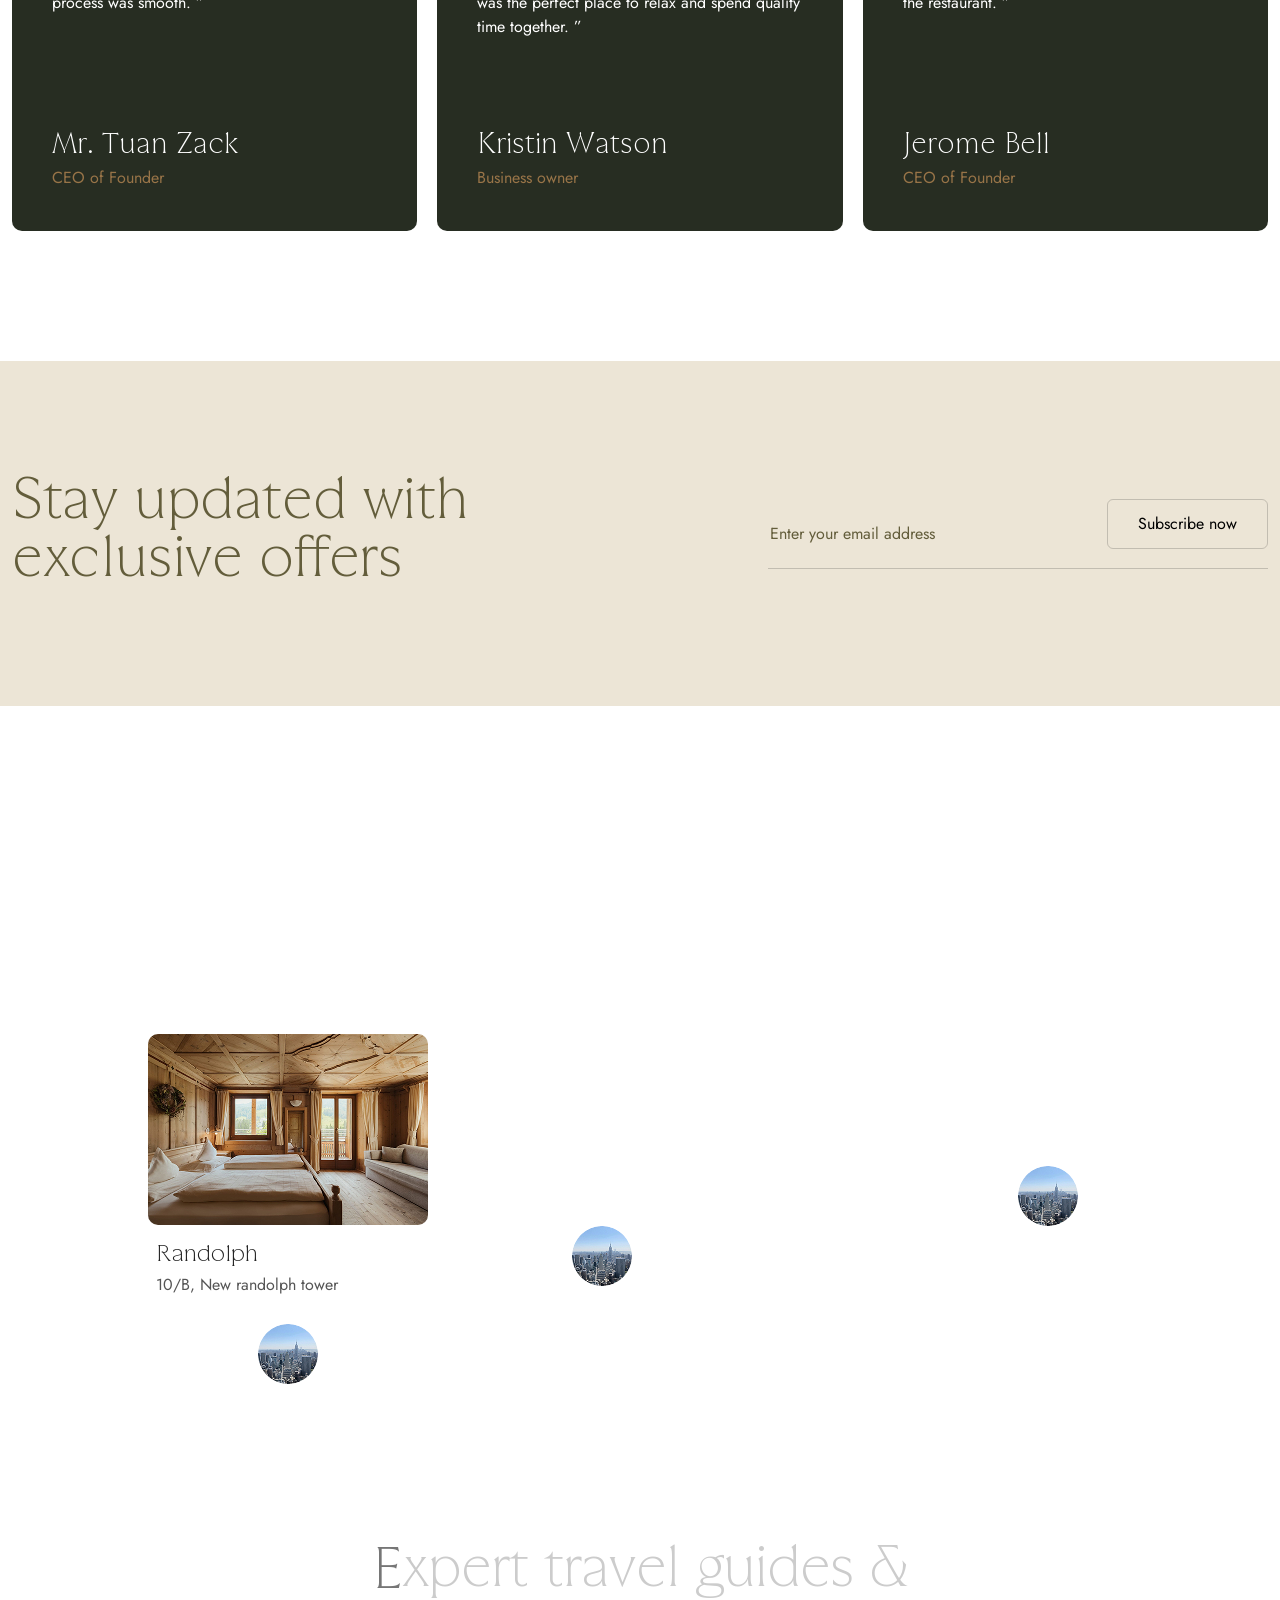
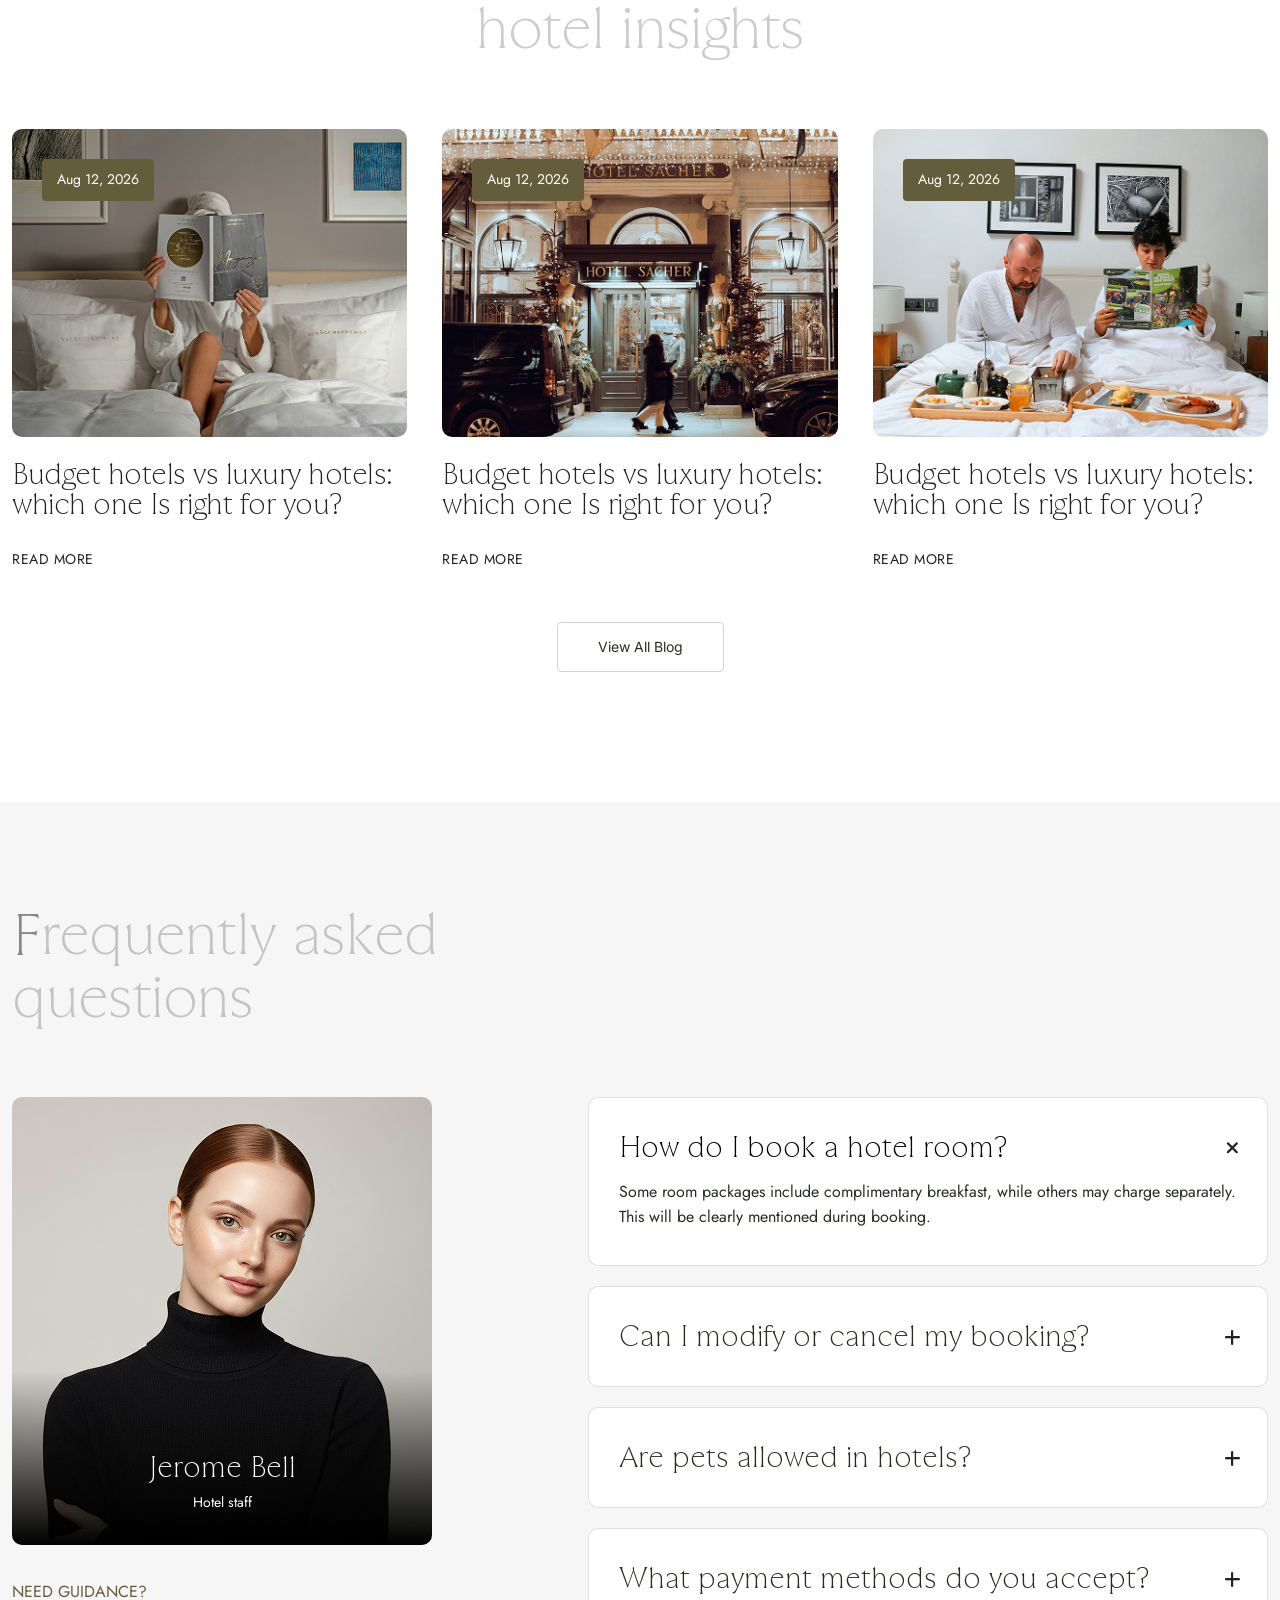
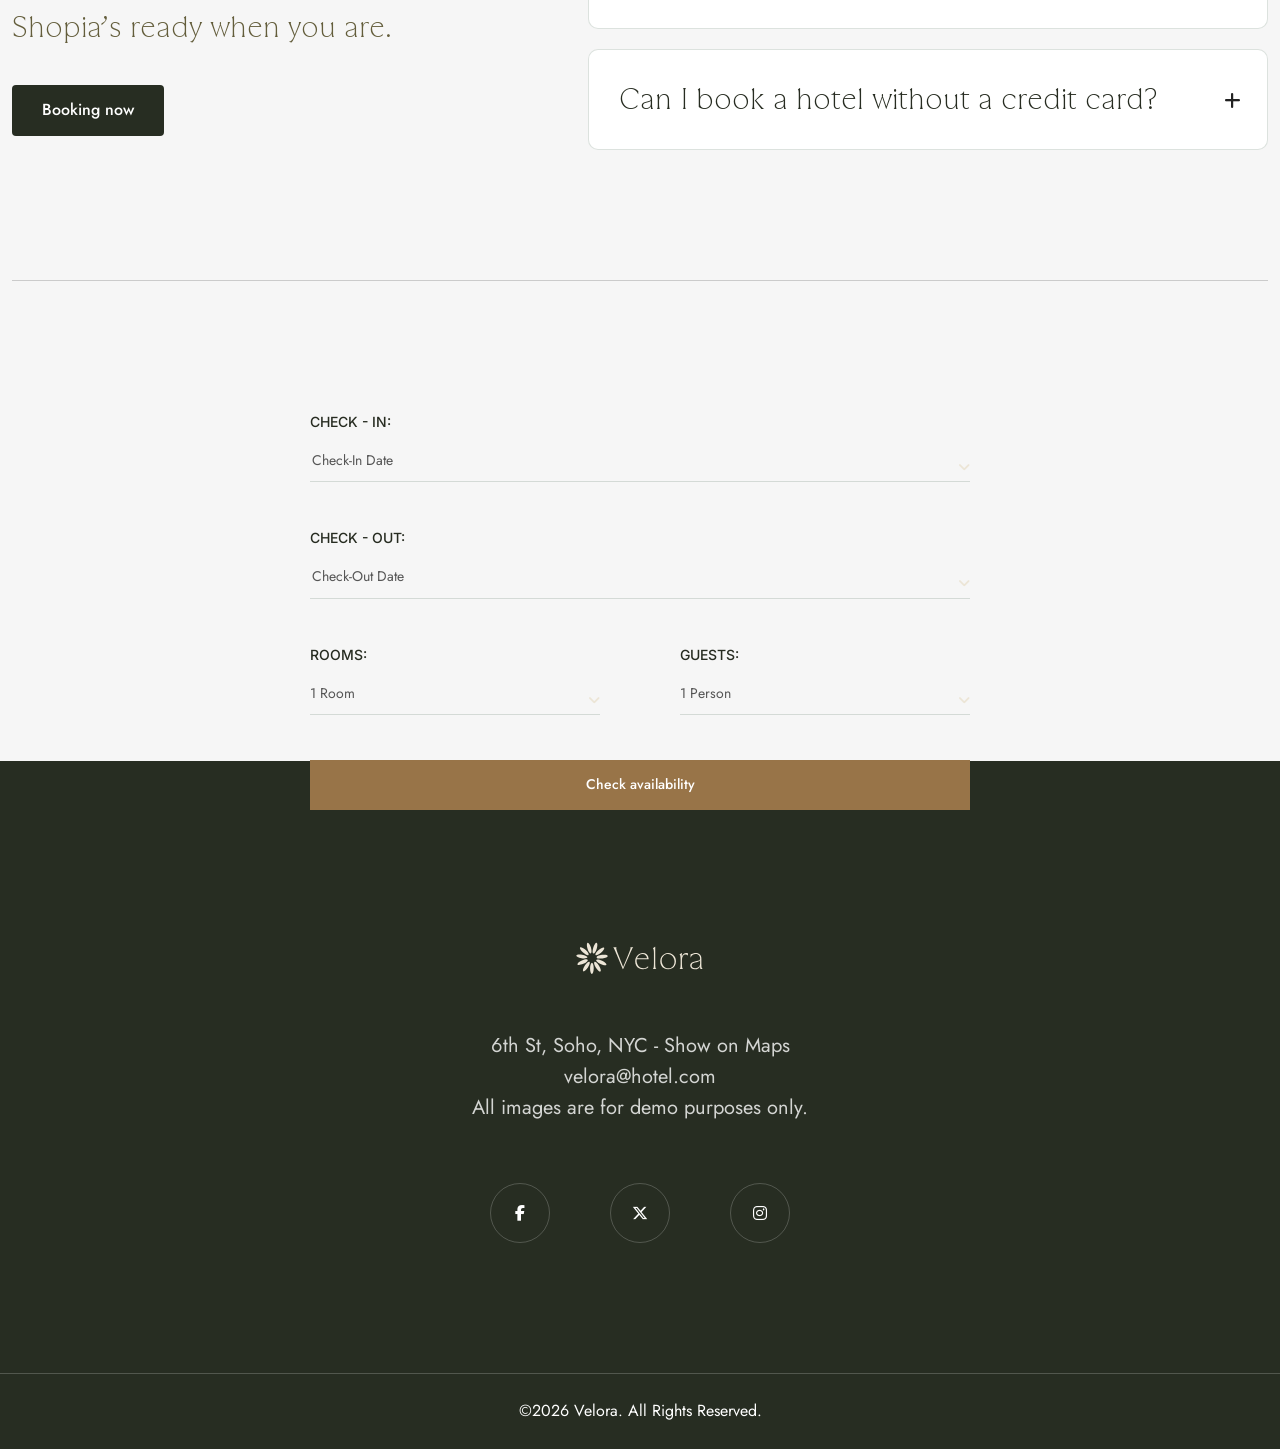
==== commit 36e6cf90: "asad adsdasd" ====
--- a/index-2.html
+++ b/index-2.html
@@ -48,7 +48,7 @@
 <!-- Start of Header section
 	============================================= -->
 	<header id="vl-header" class="vl-header-section header_style_two txa_sticky_header"> 
-		<div class="vl-header-content d-flex justify-content-between">
+		<div class="vl-header-content d-flex align-items-center justify-content-between">
 			<div class="brand-logo">
 				<a href="#"><img src="assets/img/logo/logo-2.svg" alt=""></a>
 			</div>
@@ -72,7 +72,7 @@
 				<span>Since</span>
 				<span>1997</span>
 			</div>
-			<h1 class="hero_title">Easy <span>booking</span> <span>better</span> stays</h1>
+			<h1 class="hero_title vl_hero_title2 hero_title_2">Easy <span>booking</span> <span>better</span> stays</h1>
 			<div class="icon-circle-grp">
 				<div class="inner-circle">
 					<img src="assets/img/icon/ic25.svg" alt="">
@@ -135,7 +135,7 @@
 
 <!-- Start of About section
 	============================================= -->
-	<section id="vl-ab2" class="vl-ab2-sec pt-150 pb-140">
+	<section id="vl-ab2" class="vl-ab2-sec over-hidden pt-150 pb-140">
 		<div class="container">
 			<div class="vl-sec-title text-center headline">
 				<div class="title-shape">
@@ -191,7 +191,7 @@
 
 <!-- Start of Room section
 	============================================= -->
-	<section id="vl-room2" class="vl-room2-sec pt-115 pb-130">
+	<section id="vl-room2" class="vl-room2-sec over-hidden pt-115 pb-130">
 		<div class="container">
 			<div class="vl-room2-content d-flex">
 				<div class="vl-room2-text d-flex flex-wrap justify-content-between">
@@ -308,7 +308,7 @@
 	============================================= -->
 	<section id="vl-exp" class="vl-exp-sec pt-115 pb-130">
 		<div class="container">
-			<div class="vl-exp-top-content d-flex justify-content-between">
+			<div class="vl-exp-top-content flex-wrap d-flex justify-content-between">
 				<div class="vl-sec-title pb-60  headline">
 					<h2 class="sec_title nx-itm-title nx-itm-anim">Enjoy unforgettable experiences</h2>
 				</div>
@@ -324,19 +324,19 @@
 								<img src="assets/img/about/ab4.jpg" alt="">
 							</div>
 						</div>
-						<div class="tab-pane fade" id="home2" role="tabpanel">
+						<div class="tab-pane fade animated fadeInUp" id="home2" role="tabpanel">
 							<div class="vl-exp-img">
-								<img src="assets/img/about/ab4.jpg" alt="">
-							</div>
-						</div>
-						<div class="tab-pane fade" id="home3" role="tabpanel">
+								<img src="assets/img/about/ab5.jpg" alt="">
+							</div>
+						</div>
+						<div class="tab-pane fade animated fadeInUp" id="home3" role="tabpanel">
 							<div class="vl-exp-img">
-								<img src="assets/img/about/ab4.jpg" alt="">
-							</div>
-						</div>
-						<div class="tab-pane fade" id="home4" role="tabpanel">
+								<img src="assets/img/about/ab6.jpg" alt="">
+							</div>
+						</div>
+						<div class="tab-pane fade animated fadeInUp" id="home4" role="tabpanel">
 							<div class="vl-exp-img">
-								<img src="assets/img/about/ab4.jpg" alt="">
+								<img src="assets/img/about/ab7.jpg" alt="">
 							</div>
 						</div>
 					</div>
@@ -388,7 +388,7 @@
 				<h2>Fine dining</h2>
 			</div>
 			<div class="vl-dining-item-wrap">
-				<div class="vl-dining-item d-flex justify-content-between">
+				<div class="vl-dining-item flex-wrap d-flex justify-content-between wow fadeInUp"  data-wow-delay="100ms" data-wow-duration="1000ms">
 					<div class="item-text-icon headline pera-content d-flex align-items-center">
 						<div class="item-icon">
 							<i><img src="assets/img/icon/ic35.svg" alt=""></i>
@@ -402,7 +402,7 @@
 						<img src="assets/img/about/da1.jpg" alt="">
 					</div>
 				</div>
-				<div class="vl-dining-item d-flex justify-content-between">
+				<div class="vl-dining-item flex-wrap d-flex justify-content-between wow fadeInUp"  data-wow-delay="200ms" data-wow-duration="1000ms">
 					<div class="item-text-icon headline pera-content d-flex align-items-center">
 						<div class="item-icon">
 							<i><img src="assets/img/icon/ic36.svg" alt=""></i>
@@ -416,7 +416,7 @@
 						<img src="assets/img/about/da2.jpg" alt="">
 					</div>
 				</div>
-				<div class="vl-dining-item d-flex justify-content-between">
+				<div class="vl-dining-item flex-wrap d-flex justify-content-between wow fadeInUp"  data-wow-delay="300ms" data-wow-duration="1000ms">
 					<div class="item-text-icon headline pera-content d-flex align-items-center">
 						<div class="item-icon">
 							<i><img src="assets/img/icon/ic37.svg" alt=""></i>
@@ -430,7 +430,7 @@
 						<img src="assets/img/about/da3.jpg" alt="">
 					</div>
 				</div>
-				<div class="vl-dining-item d-flex justify-content-between">
+				<div class="vl-dining-item flex-wrap d-flex justify-content-between wow fadeInUp"  data-wow-delay="400ms" data-wow-duration="1000ms">
 					<div class="item-text-icon headline pera-content d-flex align-items-center">
 						<div class="item-icon">
 							<i><img src="assets/img/icon/ic38.svg" alt=""></i>
@@ -467,27 +467,449 @@
 	============================================= -->
 	<section id="vl-moment" class="vl-moment-sec pb-130">
 		<div class="container">
-			 <div class="vl-moment-top headline pera-content d-flex justify-content-between">
-			 	<h3>
-			 		The moments we share
-			 	</h3>
-			 	<div class="item-desc">
-			 		<p>Moments captured in passing, shaped by light, space, and time. From quiet interiors to open surroundings, each image reflects the calm rhythm of days spent slowly, and stays remembered long after they end.</p>
-			 		<a href="#">View all Moment</a>
-			 	</div>
-			 </div>
-		</div>
-		<div class="vl-moment-content">
-			 <div class="vl-moment-img-wrap d-flex">
-			 	<div class="vl-moment-img">
-			 		<div class="item-img img-cover">
-			 			<img src="assets/img/room/gl1.jpg" alt="">
-			 		</div>
-			 	</div>
-			 </div>
+			<div class="vl-moment-top headline pera-content d-flex justify-content-between">
+				<h3>
+					The moments we share
+				</h3>
+				<div class="item-desc">
+					<p>Moments captured in passing, shaped by light, space, and time. From quiet interiors to open surroundings, each image reflects the calm rhythm of days spent slowly, and stays remembered long after they end.</p>
+					<a href="#">View all Moment</a>
+				</div>
+			</div>
+		</div>
+		<div class="vl-moment-content over-hidden">
+			<div class="vl-moment-img-wrap marquee-left">
+				<div class="vl-moment-img">
+					<div class="item-img">
+						<img src="assets/img/room/gl1.jpg" alt="">
+					</div>
+				</div>
+				<div class="vl-moment-img">
+					<div class="item-img">
+						<img src="assets/img/room/gl2.jpg" alt="">
+					</div>
+				</div>
+				<div class="vl-moment-img">
+					<div class="item-img">
+						<img src="assets/img/room/gl3.jpg" alt="">
+					</div>
+				</div>
+				<div class="vl-moment-img">
+					<div class="item-img">
+						<img src="assets/img/room/gl4.jpg" alt="">
+					</div>
+				</div>
+				<div class="vl-moment-img">
+					<div class="item-img">
+						<img src="assets/img/room/gl1.jpg" alt="">
+					</div>
+				</div>
+				<div class="vl-moment-img">
+					<div class="item-img">
+						<img src="assets/img/room/gl2.jpg" alt="">
+					</div>
+				</div>
+				<div class="vl-moment-img">
+					<div class="item-img">
+						<img src="assets/img/room/gl3.jpg" alt="">
+					</div>
+				</div>
+			</div>
 		</div>
 	</section>		
 <!-- End of Moment section
+	============================================= -->
+
+<!-- Start of Testimonial section
+	============================================= -->
+	<section id="vl-testi2" class="vl-testi2-sec over-hidden pb-130">
+		<div class="container">
+			<div class="vl-testi-title text-center">
+				Testimonials
+			</div>
+			<div class="vl-testi2-content pt-70">
+				<div class="vl-testi2-item ul-li wow fadeInUp"  data-wow-delay="100ms" data-wow-duration="1000ms">
+					<ul>
+						<li><i class="fa-solid fa-star"></i></li>
+						<li><i class="fa-solid fa-star"></i></li>
+						<li><i class="fa-solid fa-star"></i></li>
+						<li><i class="fa-solid fa-star"></i></li>
+						<li><i class="fa-solid fa-star"></i></li>
+					</ul>
+					<div class="item-text pera-content">
+						<span class="text-uppercase">Netherlands</span>
+						<p>“ Our experience was truly exported exceptional. The room beautifully designed, clean, and very. The staff went above and beyond to make us feel welcome. The booking process was smooth. ”</p>
+					</div>
+					<div class="item-author headline">
+						<h3>Mr. Tuan Zack</h3>
+						<span>CEO of Founder</span>
+					</div>
+				</div>
+				<div class="vl-testi2-item ul-li wow fadeInUp"  data-wow-delay="200ms" data-wow-duration="1000ms">
+					<ul>
+						<li><i class="fa-solid fa-star"></i></li>
+						<li><i class="fa-solid fa-star"></i></li>
+						<li><i class="fa-solid fa-star"></i></li>
+						<li><i class="fa-solid fa-star"></i></li>
+						<li><i class="fa-solid fa-star"></i></li>
+					</ul>
+					<div class="item-text pera-content">
+						<span class="text-uppercase">Netherlands</span>
+						<p>“ I booked the honeymoon package, and it exceeded all our expectations. The room decoration, candlelight dinner, and the beautiful mountain views made it a magical experience. It was the perfect place to relax and spend quality time together. ”</p>
+					</div>
+					<div class="item-author headline">
+						<h3>Kristin Watson</h3>
+						<span>Business owner</span>
+					</div>
+				</div>
+				<div class="vl-testi2-item ul-li wow fadeInUp"  data-wow-delay="300ms" data-wow-duration="1000ms">
+					<ul>
+						<li><i class="fa-solid fa-star"></i></li>
+						<li><i class="fa-solid fa-star"></i></li>
+						<li><i class="fa-solid fa-star"></i></li>
+						<li><i class="fa-solid fa-star"></i></li>
+						<li><i class="fa-solid fa-star"></i></li>
+					</ul>
+					<div class="item-text pera-content">
+						<span class="text-uppercase">Netherlands</span>
+						<p>“ We visited this resort with our family, and it was truly unforgettable. The kids enjoyed the outdoor activities, while we loved the peaceful environment and fresh mountain air. The food at the restaurant. ”</p>
+					</div>
+					<div class="item-author headline">
+						<h3>Jerome Bell</h3>
+						<span>CEO of Founder</span>
+					</div>
+				</div>
+			</div>
+		</div>
+	</section>		
+<!-- End of Testimonial section
+	============================================= -->	
+
+<!-- Start of Cta section
+	============================================= -->
+	<section id="vl-cta2" class="vl-cta2-sec">
+		<div class="container">
+			<div class="vl-cta2-content flex-wrap d-flex justify-content-between align-items-center">
+				<div class="vl-cta2-text headline">
+					<h2>Stay updated with exclusive offers</h2>
+				</div>
+				<div class="vl-cta2-form">
+					<form action="#" method="#">
+						<input type="text" placeholder="Enter your email address">
+						<button>Subscribe now</button>
+					</form>
+				</div>
+			</div>
+		</div>
+	</section>
+<!-- End of Cta section
+	============================================= -->
+
+<!-- Start of Map section
+	============================================= -->
+	<section id="vl-map" class="vl-map-sec pt-130 pb-100">
+		<div class="container">
+			<div class="vl-map-content" data-nx-group>
+				<div class="vl-map-area position-relative">
+					<div class="google-map">
+						<iframe
+						width="100%"
+						height="600"
+						frameborder="0"
+						style="border:0"
+						src="https://www.google.com/maps/embed?pb=!1m18!1m12!1m3!1d3055679.938791722!2d-118.69192057451524!3d34.02073045604696!2m3!1f0!2f0!3f0!3m2!1i1024!2i768!4f13.1!3m3!1m2!1s0x80c2c75ddc27da13%3A0xe9cf4e3f61be365!2sLos%20Angeles%2C%20CA%2C%20USA!5e0!3m2!1sen!2sin!4v1625541262480!5m2!1sen!2sin">
+					</iframe>
+				</div> 
+				<div class="vl-map-card nx-hover-item active">
+					<div class="item-img-text headline pera-content">
+						<div class="item-img">
+							<img src="assets/img/about/map1.jpg" alt="">
+						</div>
+						<div class="item-text">
+							<h3>Randolph</h3>
+							<p>10/B, New randolph tower</p>
+						</div>
+					</div>
+					<div class="item-thumb">
+						<img src="assets/img/about/m-thumb.jpg" alt="">
+					</div>
+				</div>
+				<div class="vl-map-card nx-hover-item ver_2">
+					<div class="item-img-text headline pera-content">
+						<div class="item-img">
+							<img src="assets/img/about/map1.jpg" alt="">
+						</div>
+						<div class="item-text">
+							<h3>Randolph</h3>
+							<p>10/B, New randolph tower</p>
+						</div>
+					</div>
+					<div class="item-thumb">
+						<img src="assets/img/about/m-thumb.jpg" alt="">
+					</div>
+				</div>
+				<div class="vl-map-card nx-hover-item ver_3">
+					<div class="item-img-text headline pera-content">
+						<div class="item-img">
+							<img src="assets/img/about/map1.jpg" alt="">
+						</div>
+						<div class="item-text">
+							<h3>Randolph</h3>
+							<p>10/B, New randolph tower</p>
+						</div>
+					</div>
+					<div class="item-thumb">
+						<img src="assets/img/about/m-thumb.jpg" alt="">
+					</div>
+				</div>
+			</div>
+		</div>
+	</div>
+</section>
+<!-- End of Map section
+	============================================= -->	
+
+
+<!-- Start of Blog section
+	============================================= -->
+	<section id="vl-blog2" class="vl-blog2-sec pb-130">
+		<div class="container">
+			<div class="vl-sec-title text-center pb-60  headline">
+				<h2 class="sec_title nx-itm-title nx-itm-anim">Expert travel guides & hotel insights</h2>
+			</div>
+			<div class="vl-blog2-content">
+				<div class="vl-blg-item ver_2">
+					<div class="item-img-meta position-relative">
+						<div class="inner-img">
+							<img src="assets/img/blog/blg3.jpg" alt="">
+						</div>
+						<div class="inner-meta">
+							<a href="#">Aug 12, 2026</a>
+						</div>
+					</div>
+					<div class="item-text headline">
+						<h3 class="blg_title href-underline"><a href="#">Budget hotels vs luxury hotels: which one Is right for you?</a></h3>
+						<a class="read_more text-uppercase" href="#">Read more</a>
+					</div>
+				</div>
+				<div class="vl-blg-item ver_2">
+					<div class="item-img-meta position-relative">
+						<div class="inner-img">
+							<img src="assets/img/blog/blg4.jpg" alt="">
+						</div>
+						<div class="inner-meta">
+							<a href="#">Aug 12, 2026</a>
+						</div>
+					</div>
+					<div class="item-text headline">
+						<h3 class="blg_title href-underline"><a href="#">Budget hotels vs luxury hotels: which one Is right for you?</a></h3>
+						<a class="read_more text-uppercase" href="#">Read more</a>
+					</div>
+				</div>
+				<div class="vl-blg-item ver_2">
+					<div class="item-img-meta position-relative">
+						<div class="inner-img">
+							<img src="assets/img/blog/blg5.jpg" alt="">
+						</div>
+						<div class="inner-meta">
+							<a href="#">Aug 12, 2026</a>
+						</div>
+					</div>
+					<div class="item-text headline">
+						<h3 class="blg_title href-underline"><a href="#">Budget hotels vs luxury hotels: which one Is right for you?</a></h3>
+						<a class="read_more text-uppercase" href="#">Read more</a>
+					</div>
+				</div>
+			</div>
+			<div class="vl-btn mt-50 text-center ver_2">
+				<a href="#">View All Blog</a>
+			</div>
+		</div>
+	</section>
+<!-- End of Blog section
+	============================================= -->	
+
+<!-- Start of Faq section
+	============================================= -->
+	<section id="vl-faq2" class="vl-faq2-sec pt-110 pb-130">
+		<div class="container">
+			<div class="vl-sec-title  pb-60  headline">
+				<h2 class="sec_title nx-itm-title nx-itm-anim">Frequently asked questions</h2>
+			</div>
+			<div class="vl-faq2-content d-flex justify-content-between">
+				<div class="vl-faq2-img-area">
+					<div class="item-img-text mb-35  position-relative">
+						<div class="item-img">
+							<img src="assets/img/about/fq2.jpg" alt="">
+						</div>
+						<div class="item-text text-center headline">
+							<h3><a href="#">Jerome Bell</a></h3>
+							<span>Hotel staff</span>
+						</div>
+					</div>
+					<div class="faq2-card-text headline">
+						<span class="text-uppercase">Need guidance?</span>
+						<h4>Shopia’s ready when you are.</h4>
+						<a href="#">Booking now</a>
+					</div>
+				</div>
+				<div class="vl-faq-wrapper">
+					<div class="accordion" id="accordionExample_31">
+						<div class="accordion-item active  wow fadeInUp"  data-wow-delay="300ms" data-wow-duration="1000ms">
+							<h2 class="accordion-header" id="heading10">
+								<button class="accordion-button" type="button" data-bs-toggle="collapse" data-bs-target="#collapse10" aria-expanded="true" aria-controls="collapse10">
+									<span>How do I book a hotel room?</span>
+								</button>
+							</h2>
+							<div id="collapse10" class="accordion-collapse collapse show" aria-labelledby="heading10" data-bs-parent="#accordionExample_31">
+								<div class="accordion-body ">
+									<div class="bi-faq-text">
+										Some room packages include complimentary breakfast, while others may charge separately. This will be clearly mentioned during booking. 
+									</div>
+								</div>
+							</div>
+						</div>
+						<div class="accordion-item  wow fadeInUp"  data-wow-delay="400ms" data-wow-duration="1000ms">
+							<h2 class="accordion-header" id="heading13">
+								<button class="accordion-button collapsed" type="button" data-bs-toggle="collapse" data-bs-target="#collapse13" aria-expanded="false" aria-controls="collapse13">
+									<span>Can I modify or cancel my booking?</span>
+								</button>
+							</h2>
+							<div id="collapse13" class="accordion-collapse collapse" aria-labelledby="heading13" data-bs-parent="#accordionExample_31">
+								<div class="accordion-body ">
+									<div class="bi-faq-text">
+										Some room packages include complimentary breakfast, while others may charge separately. This will be clearly mentioned during booking.   
+									</div>
+								</div>
+							</div>
+						</div>
+						<div class="accordion-item  wow fadeInUp"  data-wow-delay="500ms" data-wow-duration="1000ms">
+							<h2 class="accordion-header" id="heading14">
+								<button class="accordion-button collapsed" type="button" data-bs-toggle="collapse" data-bs-target="#collapse14" aria-expanded="false" aria-controls="collapse14">
+									<span>Are pets allowed in hotels?</span>
+								</button>
+							</h2>
+							<div id="collapse14" class="accordion-collapse collapse" aria-labelledby="heading14" data-bs-parent="#accordionExample_31">
+								<div class="accordion-body ">
+									<div class="bi-faq-text">
+										Some room packages include complimentary breakfast, while others may charge separately. This will be clearly mentioned during booking. 
+									</div>
+								</div>
+							</div>
+						</div>
+						<div class="accordion-item   wow fadeInUp"  data-wow-delay="600ms" data-wow-duration="1000ms">
+							<h2 class="accordion-header" id="heading88">
+								<button class="accordion-button collapsed" type="button" data-bs-toggle="collapse" data-bs-target="#collapse88" aria-expanded="true" aria-controls="collapse88">
+									<span>What payment methods do you accept?</span>
+								</button>
+							</h2>
+							<div id="collapse88" class="accordion-collapse collapse" aria-labelledby="heading88" data-bs-parent="#accordionExample_31">
+								<div class="accordion-body">
+									<div class="bi-faq-text">
+										Some room packages include complimentary breakfast, while others may charge separately. This will be clearly mentioned during booking.   
+									</div>
+								</div>
+							</div>
+						</div>
+						<div class="accordion-item  wow fadeInUp"  data-wow-delay="700ms" data-wow-duration="1000ms">
+							<h2 class="accordion-header" id="heading89">
+								<button class="accordion-button collapsed" type="button" data-bs-toggle="collapse" data-bs-target="#collapse89" aria-expanded="false" aria-controls="collapse89">
+									<span>Can I book a hotel without a credit card?</span>
+								</button>
+							</h2>
+							<div id="collapse89" class="accordion-collapse collapse" aria-labelledby="heading89" data-bs-parent="#accordionExample_31">
+								<div class="accordion-body ">
+									<div class="bi-faq-text">
+										Some room packages include complimentary breakfast, while others may charge separately. This will be clearly mentioned during booking.   
+									</div>
+								</div>
+							</div>
+						</div>
+					</div>
+				</div>
+			</div>
+		</div>
+	</section>
+<!-- End of Faq section
+	============================================= -->
+
+<!-- Start of Contact section
+	============================================= -->
+	<section id="vl-cont2" class="vl-cont2-sec">
+		<div class="container">
+			<div class="vl-cont2-content">
+				<div class="vl-book2-filter-form">
+					<form action="#" method="#">
+						<div class="vl-bk-filter-area">
+							<div class="filter-item">
+								<label>Check - in:</label>
+								<input class="date-pick" type="text" placeholder="Check-In Date"> 
+							</div>
+							<div class="filter-item">
+								<label>Check - Out:</label>
+								<input class="date-pick" type="text" placeholder="Check-Out Date"> 
+							</div>
+							<div class="filter-item-wrap d-flex">
+								<div class="filter-item">
+									<div class="item-input">
+										<label>Rooms:</label>
+										<select name="#" id="#">
+											<option value="#">1 Room</option>
+											<option value="#">2 Rooms</option>
+											<option value="#">3 Rooms</option>
+										</select>
+									</div>
+								</div>
+								<div class="filter-item">
+									<div class="item-input">
+										<label>Guests:</label>
+										<select name="#" id="#">
+											<option value="#">1 Person</option>
+											<option value="#">2 Persons</option>
+											<option value="#">3 Persons</option>
+										</select>
+									</div>
+								</div>
+							</div>
+							<div class="filter-btn">
+								<button>Check availability</button>
+							</div>
+						</div>
+					</form>
+				</div>
+			</div>
+		</div>
+	</section>		
+<!-- End of Contact section
+	============================================= -->
+
+<!-- Start of Footer section
+	============================================= -->
+	<footer id="vl-ftr2" class="vl-ftr2-sec pt-180">
+		<div class="container">
+			<div class="vl-ftr2-content pb-130 text-center">
+				<div class="brand-logo mb-55">
+					<a href="#"><img src="assets/img/logo/logo-1.svg" alt=""></a>
+				</div>
+				<div class="item-text pb-60 pera-content">
+					<p>6th St, Soho, NYC - Show on Maps
+						<br>velora@hotel.com<br>
+					All images are for demo purposes only.</p>
+				</div>
+				<div class="item-social d-flex justify-content-center">
+					<a href="#"><i class="fa-brands fa-facebook-f"></i></a>
+					<a href="#"><i class="fa-brands fa-x-twitter"></i></a>
+					<a href="#"><i class="fa-brands fa-instagram"></i></a>
+				</div>
+			</div>
+		</div>
+		<div class="vl-ftr2-copyright text-center">
+			<div class="container">
+				©2026 Velora. All Rights Reserved.
+			</div>
+		</div>
+	</footer>		
+<!-- End of Footer section
 	============================================= -->	
 
 
--- a/assets/css/style.css
+++ b/assets/css/style.css
@@ -325,6 +325,17 @@
   border: none;
   background-color: transparent;
 }
+.vl-header-section:is(.header_style_three) {
+  padding: 30px 15px;
+}
+.vl-header-section:is(.header_style_three) .vl-header-content {
+  width: 100%;
+  margin: 0 auto;
+  max-width: 600px;
+  border-radius: 6px;
+  padding: 16px 20px;
+  background-color: #fff;
+}
 .vl-header-section:is(.txa_sticky_header) {
   position: fixed;
   width: 100%;
@@ -352,6 +363,10 @@
 }
 .vl-header-section:is(.txa_sticky_header):is(.txa_sticky):is(.header_style_one) .header-navigation {
   padding: 20px 0px;
+}
+.vl-header-section:is(.txa_sticky_header):is(.txa_sticky):is(.header_style_two) {
+  padding: 15px 0px;
+  background-color: #272D22;
 }
 
 /*global area*/
@@ -743,6 +758,9 @@
   color: #272D22;
   border: 1px solid rgba(34, 34, 34, 0.2);
 }
+.vl-btn:is(.ver_2) a:hover {
+  color: #fff;
+}
 
 .vl-sec-title .subtitle {
   color: #222222;
@@ -764,6 +782,11 @@
   border-radius: 100%;
   position: absolute;
   background-color: #222222;
+}
+.vl-sec-title .subtitle2 {
+  font-size: 14px;
+  margin-bottom: 15px;
+  color: var(--vl-prime-c);
 }
 .vl-sec-title .sec_title {
   font-size: 48px;
@@ -3552,6 +3575,20 @@
   -webkit-transform: scale(1.1);
           transform: scale(1.1);
 }
+.vl-blg-item:is(.ver_2) {
+  margin: 0 auto;
+  max-width: 410px;
+}
+.vl-blg-item:is(.ver_2) .item-img-meta {
+  margin-bottom: 25px;
+}
+.vl-blg-item:is(.ver_2) .item-img-meta .inner-meta a {
+  background-color: #635D3B;
+}
+.vl-blg-item:is(.ver_2) .blg_title {
+  font-size: 24px;
+  padding-bottom: 25px;
+}
 
 .vl-more-btn a {
   color: #fff;
@@ -3638,6 +3675,10 @@
   position: relative;
   margin-bottom: 20px;
 }
+.vl-hero2-content .icon-circle-grp .inner-circle {
+  -webkit-animation: spin 10s linear infinite;
+          animation: spin 10s linear infinite;
+}
 .vl-hero2-content .icon-circle-grp .inner-arrow {
   left: 0;
   top: 50%;
@@ -3679,14 +3720,35 @@
   padding: 30px 80px;
   background-color: #635D3B;
 }
+@media only screen and (min-width: 992px) and (max-width: 1199px), only screen and (min-width: 768px) and (max-width: 991px), only screen and (min-width: 576px) and (max-width: 767px), only screen and (min-width: 481px) and (max-width: 575px), (max-width: 480px) {
+  .vl-book-filter-form {
+    padding: 30px 20px;
+  }
+}
 
 .vl-bk-filter-area {
   gap: 30px;
+}
+@media only screen and (min-width: 992px) and (max-width: 1199px), only screen and (min-width: 768px) and (max-width: 991px), only screen and (min-width: 576px) and (max-width: 767px), only screen and (min-width: 481px) and (max-width: 575px), (max-width: 480px) {
+  .vl-bk-filter-area {
+    gap: 15px;
+  }
+}
+@media only screen and (min-width: 768px) and (max-width: 991px), only screen and (min-width: 576px) and (max-width: 767px), only screen and (min-width: 481px) and (max-width: 575px), (max-width: 480px) {
+  .vl-bk-filter-area {
+    -ms-flex-wrap: wrap;
+        flex-wrap: wrap;
+  }
 }
 .vl-bk-filter-area .filter-item {
   width: 100%;
   max-width: 324px;
   position: relative;
+}
+@media only screen and (min-width: 576px) and (max-width: 767px), only screen and (min-width: 481px) and (max-width: 575px), (max-width: 480px) {
+  .vl-bk-filter-area .filter-item {
+    max-width: 100%;
+  }
 }
 .vl-bk-filter-area .filter-item:before {
   right: 0;
@@ -3747,6 +3809,12 @@
   border-radius: 10px;
   padding: 14px 40px;
   background-color: #fff;
+  -webkit-transition: all 500ms ease-in-out;
+  transition: all 500ms ease-in-out;
+}
+.vl-bk-filter-area button:hover {
+  color: #fff;
+  background-color: var(--vl-prime-c2);
 }
 
 /*---------------------------------------------------- */
@@ -3803,7 +3871,40 @@
   -ms-grid-columns: 1fr 20px 1fr 20px 1fr;
   grid-template-columns: 1fr 1fr 1fr;
 }
-
+@media only screen and (min-width: 768px) and (max-width: 991px), only screen and (min-width: 576px) and (max-width: 767px), only screen and (min-width: 481px) and (max-width: 575px), (max-width: 480px) {
+  .vl-ab2-content {
+    -ms-grid-columns: 1fr 1fr;
+    grid-template-columns: 1fr 1fr;
+  }
+}
+@media only screen and (min-width: 481px) and (max-width: 575px), (max-width: 480px) {
+  .vl-ab2-content {
+    -ms-grid-columns: 1fr;
+    grid-template-columns: 1fr;
+  }
+}
+
+@-webkit-keyframes rotateBackAndForth {
+  0% {
+    -webkit-transform: rotate(-10deg);
+            transform: rotate(-10deg);
+  }
+  100% {
+    -webkit-transform: rotate(10deg);
+            transform: rotate(10deg);
+  }
+}
+
+@keyframes rotateBackAndForth {
+  0% {
+    -webkit-transform: rotate(-10deg);
+            transform: rotate(-10deg);
+  }
+  100% {
+    -webkit-transform: rotate(10deg);
+            transform: rotate(10deg);
+  }
+}
 .vl-ab2-card {
   z-index: 2;
   overflow: hidden;
@@ -3813,8 +3914,14 @@
 }
 .vl-ab2-card:nth-child(odd) {
   z-index: 1;
-  -webkit-transform: rotate(-10deg);
-          transform: rotate(-10deg);
+  -webkit-animation: rotateBackAndForth 2s ease-in-out infinite alternate;
+          animation: rotateBackAndForth 2s ease-in-out infinite alternate;
+}
+@media only screen and (min-width: 992px) and (max-width: 1199px), only screen and (min-width: 768px) and (max-width: 991px), only screen and (min-width: 576px) and (max-width: 767px), only screen and (min-width: 481px) and (max-width: 575px), (max-width: 480px) {
+  .vl-ab2-card:nth-child(odd) {
+    -webkit-transform: rotate(0deg);
+            transform: rotate(0deg);
+  }
 }
 .vl-ab2-card .item-inner {
   padding: 40px;
@@ -3838,6 +3945,10 @@
   margin-top: 150px;
   padding: 13px 20px;
   border: 1px solid rgba(255, 255, 255, 0.2);
+}
+.vl-ab2-card .item-text a:hover {
+  border: 1px solid var(--vl-prime-c);
+  background-color: var(--vl-prime-c);
 }
 
 .vl-text-scrl2-wrap {
@@ -3867,8 +3978,18 @@
       -ms-flex-pack: justify;
           justify-content: space-between;
 }
+@media only screen and (min-width: 768px) and (max-width: 991px), only screen and (min-width: 576px) and (max-width: 767px), only screen and (min-width: 481px) and (max-width: 575px), (max-width: 480px) {
+  .vl-room2-content {
+    -ms-flex-wrap: wrap;
+        flex-wrap: wrap;
+    -webkit-box-pack: center;
+        -ms-flex-pack: center;
+            justify-content: center;
+  }
+}
 
 .vl-room2-text {
+  gap: 40px;
   width: 100%;
   max-width: 510px;
   -webkit-box-orient: vertical;
@@ -3881,13 +4002,30 @@
   max-width: 1250px;
   margin-right: -48%;
 }
+@media only screen and (min-width: 992px) and (max-width: 1199px) {
+  .vl-room2-wrapper {
+    margin-right: -60%;
+  }
+}
+@media only screen and (min-width: 768px) and (max-width: 991px), only screen and (min-width: 576px) and (max-width: 767px), only screen and (min-width: 481px) and (max-width: 575px), (max-width: 480px) {
+  .vl-room2-wrapper {
+    max-width: 100%;
+    margin-right: 0%;
+  }
+}
 
 .vl-room2-item {
+  width: 100%;
+  margin: 0 auto;
   max-width: 600px;
 }
 .vl-room2-item .item-img {
   overflow: hidden;
   border-radius: 10px;
+}
+.vl-room2-item .item-img img {
+  -webkit-transition: all 500ms ease-in-out;
+  transition: all 500ms ease-in-out;
 }
 .vl-room2-item .item-price {
   top: 20px;
@@ -3913,10 +4051,20 @@
   position: absolute;
   background-color: #fff;
 }
+@media (max-width: 480px) {
+  .vl-room2-item .item-text {
+    bottom: 0;
+    width: 100%;
+    position: static;
+  }
+}
 .vl-room2-item .item-text h3 {
   color: #222222;
   font-size: 24px;
   padding-bottom: 12px;
+}
+.vl-room2-item .item-text h3:hover {
+  letter-spacing: 0.5px;
 }
 .vl-room2-item .item-text p {
   padding-bottom: 30px;
@@ -3936,6 +4084,10 @@
   -webkit-box-align: center;
       -ms-flex-align: center;
           align-items: center;
+}
+.vl-room2-item:hover .item-img img {
+  -webkit-transform: scale(1.05);
+          transform: scale(1.05);
 }
 
 .vl-rm2-nav {
@@ -3983,8 +4135,12 @@
   background-color: #635D3B;
 }
 
+.vl-exp-top-content {
+  gap: 20px;
+}
 .vl-exp-top-content .vl-sec-title {
   max-width: 500px;
+  padding-bottom: 20px;
 }
 .vl-exp-top-content .vl-sec-title .sec_title {
   color: #fff;
@@ -4006,6 +4162,16 @@
 .vl-exp-content-wrap {
   margin-top: -15px;
 }
+@media only screen and (min-width: 768px) and (max-width: 991px), only screen and (min-width: 576px) and (max-width: 767px), only screen and (min-width: 481px) and (max-width: 575px), (max-width: 480px) {
+  .vl-exp-content-wrap {
+    margin-top: 50px;
+    -ms-flex-wrap: wrap;
+        flex-wrap: wrap;
+    -webkit-box-pack: center !important;
+        -ms-flex-pack: center !important;
+            justify-content: center !important;
+  }
+}
 
 .vl-exp-img {
   overflow: hidden;
@@ -4021,6 +4187,10 @@
 }
 .vl-exp-tab-btn .nav-link:is(.active) .item-icon {
   border-bottom: 1px solid #FFFFFF;
+}
+.vl-exp-tab-btn .nav-link:is(.active) .item-icon i {
+  -webkit-animation: bounceDown 1.5s infinite;
+          animation: bounceDown 1.5s infinite;
 }
 .vl-exp-tab-btn .item-icon {
   gap: 15px;
@@ -4039,6 +4209,15 @@
   transition: all 500ms ease-in-out;
   border-bottom: 1px solid rgba(255, 255, 255, 0.2);
 }
+@media only screen and (min-width: 481px) and (max-width: 575px), (max-width: 480px) {
+  .vl-exp-tab-btn .item-icon {
+    -ms-flex-wrap: wrap;
+        flex-wrap: wrap;
+    -webkit-box-pack: center;
+        -ms-flex-pack: center;
+            justify-content: center;
+  }
+}
 .vl-exp-tab-btn .item-icon span {
   color: #fff;
   font-size: 32px;
@@ -4054,6 +4233,21 @@
   font-size: 80px;
   letter-spacing: -1px;
 }
+@media only screen and (min-width: 992px) and (max-width: 1199px) {
+  .vl-dining-title h2 {
+    font-size: 60px;
+  }
+}
+@media only screen and (min-width: 768px) and (max-width: 991px), only screen and (min-width: 576px) and (max-width: 767px), only screen and (min-width: 481px) and (max-width: 575px) {
+  .vl-dining-title h2 {
+    font-size: 55px;
+  }
+}
+@media (max-width: 480px) {
+  .vl-dining-title h2 {
+    font-size: 40px;
+  }
+}
 
 .vl-dining-item {
   gap: 30px;
@@ -4061,7 +4255,9 @@
   border-bottom: 1px solid rgba(34, 34, 34, 0.2);
 }
 .vl-dining-item .item-text-icon {
-  gap: 40px;
+  -ms-flex-wrap: wrap;
+      flex-wrap: wrap;
+  gap: 20px 40px;
 }
 .vl-dining-item .item-icon {
   width: 80px;
@@ -4082,12 +4278,23 @@
   padding-bottom: 10px;
   letter-spacing: -0.7px;
 }
+.vl-dining-item .item-text h3:hover {
+  color: var(--vl-prime-c);
+}
 .vl-dining-item .item-img {
   width: 200px;
   height: 120px;
   overflow: hidden;
   border-radius: 6px;
 }
+.vl-dining-item .item-img img {
+  -webkit-transition: all 500ms ease-in-out;
+  transition: all 500ms ease-in-out;
+}
+.vl-dining-item:hover .item-img img {
+  -webkit-transform: scale(1.05);
+          transform: scale(1.05);
+}
 
 .vl-video2-sec .item-video {
   overflow: hidden;
@@ -4098,6 +4305,12 @@
 /*---------------------------------------------------- */
 /*Moment area*/
 /*----------------------------------------------------*/
+.vl-moment-top {
+  gap: 20px 30px;
+  -ms-flex-wrap: wrap;
+      flex-wrap: wrap;
+  margin-bottom: 80px;
+}
 .vl-moment-top h3 {
   color: #635D3B;
   font-size: 48px;
@@ -4119,6 +4332,770 @@
   padding: 17px 30px;
   border-radius: 6px;
   border: 1px solid rgba(34, 34, 34, 0.2);
+}
+
+.vl-moment-img-wrap {
+  display: flow-root;
+}
+
+.vl-moment-img-wrap .vl-moment-img {
+  margin: 0px 60px;
+  display: inline-block;
+}
+.vl-moment-img-wrap .vl-moment-img .item-img {
+  overflow: hidden;
+  border-radius: 6px;
+  -o-object-fit: cover;
+     object-fit: cover;
+  -o-object-position: top;
+     object-position: top;
+}
+
+/*---------------------------------------------------- */
+/*Testimonial area*/
+/*----------------------------------------------------*/
+.vl-testi-title {
+  line-height: 1;
+  font-size: 140px;
+  letter-spacing: -1px;
+  font-family: var(--vl-heading);
+  background: -webkit-gradient(linear, left bottom, left top, from(#FFFFFF), color-stop(107.83%, rgb(211, 211, 211)));
+  background: linear-gradient(0deg, #FFFFFF 0%, rgb(211, 211, 211) 107.83%);
+  -webkit-background-clip: text;
+  -webkit-text-fill-color: transparent;
+}
+
+.vl-testi2-content {
+  gap: 20px;
+  display: -ms-grid;
+  display: grid;
+  -ms-grid-columns: 1fr 20px 1fr 20px 1fr;
+  grid-template-columns: 1fr 1fr 1fr;
+}
+@media only screen and (min-width: 768px) and (max-width: 991px), only screen and (min-width: 576px) and (max-width: 767px) {
+  .vl-testi2-content {
+    -ms-grid-columns: 1fr 1fr;
+    grid-template-columns: 1fr 1fr;
+  }
+}
+@media only screen and (min-width: 481px) and (max-width: 575px), (max-width: 480px) {
+  .vl-testi2-content {
+    -ms-grid-columns: 1fr;
+    grid-template-columns: 1fr;
+  }
+}
+
+.vl-testi2-item {
+  padding: 40px;
+  border-radius: 10px;
+  background-color: #272D22;
+}
+.vl-testi2-item li {
+  color: #987448;
+}
+.vl-testi2-item .item-text {
+  margin-top: 105px;
+}
+.vl-testi2-item .item-text span {
+  color: #fff;
+  font-weight: 500;
+  padding-bottom: 28px;
+}
+.vl-testi2-item .item-text p {
+  color: #FFFFFF;
+  height: 240px;
+  overflow: hidden;
+  padding-bottom: 120px;
+}
+.vl-testi2-item .item-author h3 {
+  color: #fff;
+  font-size: 24px;
+  padding-bottom: 5px;
+}
+.vl-testi2-item .item-author span {
+  color: #987448;
+}
+
+/*---------------------------------------------------- */
+/*Cta area*/
+/*----------------------------------------------------*/
+.vl-cta2-sec {
+  padding: 115px 0px;
+  background-color: #ECE5D6;
+}
+
+.vl-cta2-content {
+  gap: 30px;
+  -ms-flex-wrap: wrap;
+      flex-wrap: wrap;
+}
+
+.vl-cta2-text {
+  max-width: 550px;
+}
+.vl-cta2-text h2 {
+  color: #635D3B;
+  font-size: 48px;
+  line-height: 1.2;
+  letter-spacing: -0.4px;
+}
+
+.vl-cta2-form {
+  width: 100%;
+  max-width: 500px;
+  position: relative;
+}
+.vl-cta2-form input {
+  width: 100%;
+  height: 70px;
+  border: none;
+  color: #635D3B;
+  background-color: transparent;
+  border-bottom: 1px solid rgba(34, 34, 34, 0.2);
+}
+.vl-cta2-form input::-webkit-input-placeholder {
+  color: #635D3B;
+}
+.vl-cta2-form input::-moz-placeholder {
+  color: #635D3B;
+}
+.vl-cta2-form input:-ms-input-placeholder {
+  color: #635D3B;
+}
+.vl-cta2-form input::-ms-input-placeholder {
+  color: #635D3B;
+}
+.vl-cta2-form input::placeholder {
+  color: #635D3B;
+}
+.vl-cta2-form button {
+  top: 0;
+  right: 0;
+  border: none;
+  height: 50px;
+  line-height: 1;
+  padding: 15px 30px;
+  position: absolute;
+  border-radius: 6px;
+  border: 1px solid rgba(34, 34, 34, 0.2);
+  background-color: transparent;
+  -webkit-transition: all 400ms ease-in-out;
+  transition: all 400ms ease-in-out;
+}
+.vl-cta2-form button:hover {
+  color: #fff;
+  background-color: var(--vl-prime-c);
+}
+
+/*---------------------------------------------------- */
+/*Map area*/
+/*----------------------------------------------------*/
+.vl-map-area .google-map {
+  -webkit-filter: grayscale(1);
+          filter: grayscale(1);
+}
+
+.vl-map-card {
+  left: 10%;
+  bottom: 60px;
+  overflow: hidden;
+  position: absolute;
+  border-radius: 10px;
+}
+@media only screen and (min-width: 992px) and (max-width: 1199px), only screen and (min-width: 768px) and (max-width: 991px), only screen and (min-width: 576px) and (max-width: 767px), only screen and (min-width: 481px) and (max-width: 575px), (max-width: 480px) {
+  .vl-map-card {
+    display: none;
+  }
+}
+.vl-map-card .item-img-text {
+  opacity: 0;
+  height: 280px;
+  visibility: hidden;
+  max-width: 300px;
+  margin-bottom: 20px;
+  border-radius: 10px;
+  padding: 10px 10px 15px;
+  background-color: #FFFFFF;
+  -webkit-transform: translateY(50px);
+          transform: translateY(50px);
+  -webkit-transition: 800ms var(--cube-1);
+  transition: 800ms var(--cube-1);
+}
+.vl-map-card .item-img-text .item-img {
+  overflow: hidden;
+  border-radius: 10px;
+  display: inline-block;
+}
+.vl-map-card .item-img-text .item-text {
+  padding: 10px 8px 12px;
+}
+.vl-map-card .item-img-text .item-text h3 {
+  font-size: 20px;
+  padding-bottom: 5px;
+}
+.vl-map-card .item-thumb {
+  width: 60px;
+  height: 60px;
+  margin: 0 auto;
+  overflow: hidden;
+  border-radius: 100%;
+}
+.vl-map-card:is(.ver_2) {
+  top: 30px;
+  left: auto;
+  right: 70px;
+}
+.vl-map-card:is(.ver_3) {
+  top: 90px;
+  left: 35%;
+}
+.vl-map-card:is(.active) .item-img-text {
+  opacity: 1;
+  visibility: visible;
+  -webkit-transform: translateY(0px);
+          transform: translateY(0px);
+}
+
+/*---------------------------------------------------- */
+/*Blog area*/
+/*----------------------------------------------------*/
+.vl-blog2-sec .vl-sec-title {
+  margin: 0 auto;
+  max-width: 545px;
+}
+
+.vl-blog2-content {
+  gap: 35px;
+  width: 100%;
+  display: -ms-grid;
+  display: grid;
+  -ms-grid-columns: 1fr 35px 1fr 35px 1fr;
+  grid-template-columns: 1fr 1fr 1fr;
+}
+@media only screen and (min-width: 768px) and (max-width: 991px), only screen and (min-width: 576px) and (max-width: 767px) {
+  .vl-blog2-content {
+    -ms-grid-columns: 1fr 1fr;
+    grid-template-columns: 1fr 1fr;
+  }
+}
+@media only screen and (min-width: 481px) and (max-width: 575px), (max-width: 480px) {
+  .vl-blog2-content {
+    -ms-grid-columns: 1fr;
+    grid-template-columns: 1fr;
+  }
+}
+
+/*---------------------------------------------------- */
+/*faq area*/
+/*----------------------------------------------------*/
+.vl-faq2-sec {
+  background: rgba(246, 246, 246, 0.9647058824);
+}
+.vl-faq2-sec .vl-sec-title {
+  max-width: 430px;
+}
+
+.vl-faq2-img-area {
+  max-width: 420px;
+}
+.vl-faq2-img-area .item-img-text .item-img {
+  overflow: hidden;
+  position: relative;
+  border-radius: 10px;
+}
+.vl-faq2-img-area .item-img-text .item-img:before {
+  top: 0;
+  left: 0;
+  width: 100%;
+  height: 100%;
+  content: "";
+  position: absolute;
+  background: -webkit-gradient(linear, left top, left bottom, color-stop(61.05%, rgba(0, 0, 0, 0)), to(#000000));
+  background: linear-gradient(180deg, rgba(0, 0, 0, 0) 61.05%, #000000 100%);
+}
+.vl-faq2-img-area .item-img-text .item-text {
+  left: 0;
+  right: 0;
+  bottom: 30px;
+  position: absolute;
+}
+.vl-faq2-img-area .item-img-text .item-text h3 {
+  color: #fff;
+  font-size: 24px;
+  padding-bottom: 5px;
+}
+.vl-faq2-img-area .item-img-text .item-text span {
+  color: #fff;
+  font-size: 14px;
+}
+.vl-faq2-img-area .faq2-card-text span {
+  color: #635D3B;
+  padding-bottom: 10px;
+}
+.vl-faq2-img-area .faq2-card-text h4 {
+  font-size: 24px;
+  color: #635D3B;
+  margin-bottom: 40px;
+}
+.vl-faq2-img-area .faq2-card-text a {
+  color: #FFFFFF;
+  font-weight: 500;
+  border-radius: 4px;
+  padding: 13px 30px;
+  background-color: #272D22;
+}
+.vl-faq2-img-area .faq2-card-text a:hover {
+  background-color: var(--vl-prime-c);
+}
+
+.vl-faq2-content {
+  gap: 40px;
+  padding-bottom: 110px;
+  -webkit-box-pack: justify;
+      -ms-flex-pack: justify;
+          justify-content: space-between;
+  border-bottom: 1px solid rgba(34, 34, 34, 0.2);
+}
+.vl-faq2-content .vl-faq-wrapper .accordion-item {
+  background-color: #fff;
+}
+@media only screen and (min-width: 768px) and (max-width: 991px), only screen and (min-width: 576px) and (max-width: 767px), only screen and (min-width: 481px) and (max-width: 575px), (max-width: 480px) {
+  .vl-faq2-content {
+    -ms-flex-wrap: wrap;
+        flex-wrap: wrap;
+  }
+}
+
+.vl-cont2-sec {
+  background-color: rgba(246, 246, 246, 0.9647058824);
+}
+
+.vl-book2-filter-form {
+  margin: 0 auto;
+  max-width: 660px;
+}
+.vl-book2-filter-form .vl-bk-filter-area .filter-item {
+  max-width: 100%;
+  margin-bottom: 45px;
+}
+.vl-book2-filter-form .vl-bk-filter-area .filter-item label {
+  color: #272C21;
+  margin-bottom: 15px;
+}
+.vl-book2-filter-form .vl-bk-filter-area .filter-item input, .vl-book2-filter-form .vl-bk-filter-area .filter-item select {
+  color: #555555;
+  border-bottom: 1px solid rgba(7, 51, 27, 0.1411764706);
+}
+.vl-book2-filter-form .vl-bk-filter-area .filter-item input::-webkit-input-placeholder, .vl-book2-filter-form .vl-bk-filter-area .filter-item select::-webkit-input-placeholder {
+  color: #555555;
+}
+.vl-book2-filter-form .vl-bk-filter-area .filter-item input::-moz-placeholder, .vl-book2-filter-form .vl-bk-filter-area .filter-item select::-moz-placeholder {
+  color: #555555;
+}
+.vl-book2-filter-form .vl-bk-filter-area .filter-item input:-ms-input-placeholder, .vl-book2-filter-form .vl-bk-filter-area .filter-item select:-ms-input-placeholder {
+  color: #555555;
+}
+.vl-book2-filter-form .vl-bk-filter-area .filter-item input::-ms-input-placeholder, .vl-book2-filter-form .vl-bk-filter-area .filter-item select::-ms-input-placeholder {
+  color: #555555;
+}
+.vl-book2-filter-form .vl-bk-filter-area .filter-item input::placeholder, .vl-book2-filter-form .vl-bk-filter-area .filter-item select::placeholder {
+  color: #555555;
+}
+.vl-book2-filter-form .vl-bk-filter-area button {
+  color: #fff;
+  width: 100%;
+  border: none;
+  border-radius: 0;
+  background-color: #987448;
+  -webkit-transition: all 500ms ease-in-out;
+  transition: all 500ms ease-in-out;
+}
+.vl-book2-filter-form .vl-bk-filter-area button:hover {
+  background-color: var(--vl-prime-c);
+}
+.vl-book2-filter-form .vl-bk-filter-area .filter-item-wrap {
+  gap: 20px 80px;
+}
+
+/*---------------------------------------------------- */
+/******* HOME PAGE 3 *******/
+/*Hero area*/
+/*----------------------------------------------------*/
+.vl-hero3-sec {
+  background-color: #7B2F2D;
+}
+
+.vl-hero3-content {
+  z-index: 1;
+  padding: 210px 0px 75px;
+}
+
+.vl-hero3-img-wrap {
+  top: 0;
+  left: 0;
+  width: 100%;
+  z-index: -1;
+  height: 100%;
+  position: absolute;
+}
+@media only screen and (min-width: 768px) and (max-width: 991px), only screen and (min-width: 576px) and (max-width: 767px), only screen and (min-width: 481px) and (max-width: 575px), (max-width: 480px) {
+  .vl-hero3-img-wrap {
+    display: none;
+  }
+}
+.vl-hero3-img-wrap .item-img {
+  position: absolute;
+}
+.vl-hero3-img-wrap .item-img img {
+  border-radius: 10px;
+}
+.vl-hero3-img-wrap .item-img1 {
+  top: 17%;
+  left: 5%;
+}
+.vl-hero3-img-wrap .item-img2 {
+  top: 20%;
+  right: 12%;
+}
+.vl-hero3-img-wrap .item-img3 {
+  left: 13%;
+  bottom: 40%;
+}
+.vl-hero3-img-wrap .item-img4 {
+  right: 20%;
+  bottom: 15%;
+}
+
+.vl-hero3-text {
+  padding: 0px 15px;
+}
+.vl-hero3-text .trip-icon .item-area {
+  gap: 10px;
+  padding: 22px 20px;
+  border-radius: 10px;
+  border: 1px solid rgba(255, 255, 255, 0.2);
+}
+.vl-hero3-text .trip-icon .item-area span {
+  color: #fff;
+  font-size: 24px;
+  font-family: var(--vl-heading);
+}
+.vl-hero3-text .vl-hero3-title {
+  color: #fff;
+  font-size: 60px;
+  max-width: 750px;
+  line-height: 1.3;
+  text-align: center;
+  margin: 30px auto 60px;
+}
+@media only screen and (min-width: 576px) and (max-width: 767px) {
+  .vl-hero3-text .vl-hero3-title {
+    font-size: 50px;
+  }
+}
+@media only screen and (min-width: 481px) and (max-width: 575px) {
+  .vl-hero3-text .vl-hero3-title {
+    font-size: 45px;
+  }
+}
+@media (max-width: 480px) {
+  .vl-hero3-text .vl-hero3-title {
+    font-size: 40px;
+  }
+}
+@media (max-width: 360px) {
+  .vl-hero3-text .vl-hero3-title {
+    font-size: 38px;
+  }
+}
+.vl-hero3-text a {
+  color: #FFFFFF;
+  font-size: 14px;
+  border-radius: 4px;
+  padding: 13px 30px;
+  text-align: center;
+  border: 1px solid rgba(255, 255, 255, 0.2);
+}
+.vl-hero3-text h2 {
+  color: #fff;
+  font-size: 180px;
+  line-height: 1.2;
+  margin-top: 240px;
+  letter-spacing: -2px;
+  text-align: center;
+}
+@media only screen and (min-width: 1400px) and (max-width: 1599px) {
+  .vl-hero3-text h2 {
+    font-size: 150px;
+  }
+}
+@media only screen and (min-width: 1200px) and (max-width: 1399px) {
+  .vl-hero3-text h2 {
+    font-size: 120px;
+  }
+}
+@media only screen and (min-width: 992px) and (max-width: 1199px) {
+  .vl-hero3-text h2 {
+    font-size: 100px;
+  }
+}
+@media only screen and (min-width: 768px) and (max-width: 991px), only screen and (min-width: 576px) and (max-width: 767px), only screen and (min-width: 481px) and (max-width: 575px), (max-width: 480px) {
+  .vl-hero3-text h2 {
+    font-size: 80px;
+    margin-top: 100px;
+  }
+}
+@media only screen and (min-width: 481px) and (max-width: 575px), (max-width: 480px) {
+  .vl-hero3-text h2 {
+    font-size: 60px;
+  }
+}
+
+/*---------------------------------------------------- */
+/*About area*/
+/*----------------------------------------------------*/
+.vl-ab3-title span {
+  padding-bottom: 25px;
+  color: var(--vl-prime-c);
+}
+.vl-ab3-title h2 {
+  margin: 0 auto;
+  font-size: 32px;
+  line-height: 1.3;
+  max-width: 1065px;
+  letter-spacing: -1px;
+}
+@media only screen and (min-width: 992px) and (max-width: 1199px) {
+  .vl-ab3-title h2 {
+    font-size: 40px;
+  }
+}
+@media only screen and (min-width: 768px) and (max-width: 991px), only screen and (min-width: 576px) and (max-width: 767px), only screen and (min-width: 481px) and (max-width: 575px) {
+  .vl-ab3-title h2 {
+    font-size: 35px;
+  }
+}
+@media (max-width: 480px) {
+  .vl-ab3-title h2 {
+    font-size: 26px;
+  }
+}
+
+.vl-ab3-item-wrapper {
+  display: -ms-grid;
+  display: grid;
+  gap: 30px 135px;
+  -ms-grid-columns: 1fr 135px 1fr 135px 1fr;
+  grid-template-columns: 1fr 1fr 1fr;
+}
+@media only screen and (min-width: 992px) and (max-width: 1199px), only screen and (min-width: 768px) and (max-width: 991px), only screen and (min-width: 576px) and (max-width: 767px), only screen and (min-width: 481px) and (max-width: 575px), (max-width: 480px) {
+  .vl-ab3-item-wrapper {
+    gap: 30px 30px;
+  }
+}
+@media only screen and (min-width: 768px) and (max-width: 991px), only screen and (min-width: 576px) and (max-width: 767px), only screen and (min-width: 481px) and (max-width: 575px), (max-width: 480px) {
+  .vl-ab3-item-wrapper {
+    -ms-grid-columns: 1fr;
+    grid-template-columns: 1fr;
+  }
+}
+
+.vl-ab3-item .item-img {
+  overflow: hidden;
+  border-radius: 10px;
+  display: inline-block;
+}
+.vl-ab3-item ul li {
+  font-size: 80px;
+  margin-bottom: 10px;
+  letter-spacing: -2px;
+  font-family: var(--vl-heading);
+}
+@media only screen and (min-width: 481px) and (max-width: 575px), (max-width: 480px) {
+  .vl-ab3-item ul li {
+    font-size: 50px;
+  }
+}
+.vl-ab3-item ul li a {
+  color: rgba(34, 34, 34, 0.2);
+}
+.vl-ab3-item ul li a:hover {
+  color: var(--vl-prime-c);
+}
+.vl-ab3-item .vl-ab-btn a {
+  color: #fff;
+  padding: 13px 30px;
+  border-radius: 6px;
+  background-color: var(--vl-prime-c);
+}
+
+/*---------------------------------------------------- */
+/*Room area*/
+/*----------------------------------------------------*/
+.vl-rm3-title {
+  font-size: 130px;
+  line-height: 1.2;
+  letter-spacing: -2.8px;
+  font-family: var(--vl-heading);
+  background: -webkit-gradient(linear, left top, left bottom, color-stop(-11.44%, rgba(34, 34, 34, 0.14)), color-stop(114.83%, rgba(34, 34, 34, 0)));
+  background: linear-gradient(180deg, rgba(34, 34, 34, 0.14) -11.44%, rgba(34, 34, 34, 0) 114.83%);
+  -webkit-background-clip: text;
+  -webkit-text-fill-color: transparent;
+}
+@media only screen and (min-width: 576px) and (max-width: 767px) {
+  .vl-rm3-title {
+    font-size: 100px;
+  }
+}
+@media only screen and (min-width: 481px) and (max-width: 575px) {
+  .vl-rm3-title {
+    font-size: 80px;
+  }
+}
+@media (max-width: 480px) {
+  .vl-rm3-title {
+    font-size: 60px;
+  }
+}
+@media (max-width: 360px) {
+  .vl-rm3-title {
+    font-size: 50px;
+  }
+}
+
+.vl-room3-item .item-inner-wrap {
+  z-index: 1;
+}
+.vl-room3-item .item-inner-wrap:before {
+  top: 0;
+  left: 0;
+  width: 100%;
+  z-index: -1;
+  height: 100%;
+  content: "";
+  position: absolute;
+  background: rgba(24, 10, 9, 0.4);
+}
+.vl-room3-item .item-inner-wrap .item-price {
+  width: 200px;
+  height: 220px;
+  margin: 0 auto;
+  padding-top: 50px;
+  background-color: var(--vl-prime-c);
+}
+.vl-room3-item .item-inner-wrap .item-price h3 {
+  color: #fff;
+  font-size: 48px;
+  padding-bottom: 10px;
+  letter-spacing: -0.5px;
+}
+.vl-room3-item .item-inner-wrap .item-price span {
+  color: #fff;
+  font-size: 24px;
+}
+.vl-room3-item .item-title-text h2 {
+  color: #fff;
+  font-size: 80px;
+  line-height: 1.2;
+  letter-spacing: -2px;
+}
+.vl-room3-item .item-title-text .inner-tag {
+  gap: 15px 30px;
+  -ms-flex-wrap: wrap;
+      flex-wrap: wrap;
+  display: -webkit-box;
+  display: -ms-flexbox;
+  display: flex;
+  padding-bottom: 25px;
+  margin-bottom: 30px;
+}
+.vl-room3-item .item-title-text .inner-tag a {
+  gap: 6px;
+  color: #ECE5D6;
+  line-height: 1;
+  display: -webkit-box;
+  display: -ms-flexbox;
+  display: flex;
+  -webkit-box-align: center;
+      -ms-flex-align: center;
+          align-items: center;
+}
+.vl-room3-item .item-title-text .book_btn {
+  font-size: 14px;
+  border-radius: 6px;
+  padding: 14px 30px;
+  background-color: #fff;
+  color: var(--vl-prime-c);
+}
+.vl-room3-item .item-title-text p {
+  color: #FFFFFF;
+  margin: 0 auto;
+  max-width: 410px;
+  padding-top: 160px;
+}
+
+/*---------------------------------------------------- */
+/*Activity area*/
+/*----------------------------------------------------*/
+.vl-activity-content {
+  border-bottom: 1px solid rgba(34, 34, 34, 0.2);
+}
+
+.vl-activity-item {
+  gap: 30px;
+  margin-bottom: 100px;
+}
+@media only screen and (min-width: 768px) and (max-width: 991px), only screen and (min-width: 576px) and (max-width: 767px), only screen and (min-width: 481px) and (max-width: 575px), (max-width: 480px) {
+  .vl-activity-item {
+    -ms-flex-wrap: wrap;
+        flex-wrap: wrap;
+    -webkit-box-pack: center !important;
+        -ms-flex-pack: center !important;
+            justify-content: center !important;
+  }
+}
+.vl-activity-item:last-child {
+  margin-bottom: 0;
+}
+.vl-activity-item:nth-child(even) {
+  -webkit-box-orient: horizontal;
+  -webkit-box-direction: reverse;
+      -ms-flex-direction: row-reverse;
+          flex-direction: row-reverse;
+}
+.vl-activity-item .item-text {
+  max-width: 498px;
+}
+.vl-activity-item .item-text span {
+  padding-bottom: 10px;
+  color: var(--vl-prime-c);
+}
+.vl-activity-item .item-text h3 {
+  color: #222222;
+  font-size: 48px;
+  padding-bottom: 25px;
+}
+.vl-activity-item .item-text p {
+  color: #555555;
+  padding-bottom: 50px;
+}
+.vl-activity-item .item-text .explore_more {
+  color: #222222;
+  border-radius: 4px;
+  padding: 14px 30px;
+  border: 1px solid rgba(34, 34, 34, 0.2);
+}
+.vl-activity-item .item-img {
+  overflow: hidden;
+  border-radius: 10px;
+}
+
+/*---------------------------------------------------- */
+/*Facility area*/
+/*----------------------------------------------------*/
+.vl-faciliti3-img {
+  overflow: hidden;
+  border-radius: 10px;
 }
 
 /*---------------------------------------------------- */
@@ -4388,5 +5365,51 @@
   display: none;
 }
 
+.vl-ftr2-sec {
+  margin-top: -49px;
+  background-color: #272D22;
+}
+
+.vl-ftr2-content .item-text {
+  margin: 0 auto;
+  max-width: 365px;
+}
+.vl-ftr2-content .item-text p {
+  font-size: 20px;
+  color: rgba(255, 255, 255, 0.8);
+}
+.vl-ftr2-content .item-social {
+  gap: 60px;
+  display: -webkit-box;
+  display: -ms-flexbox;
+  display: flex;
+}
+.vl-ftr2-content .item-social a {
+  color: #fff;
+  width: 60px;
+  height: 60px;
+  display: -webkit-box;
+  display: -ms-flexbox;
+  display: flex;
+  -webkit-box-align: center;
+      -ms-flex-align: center;
+          align-items: center;
+  border-radius: 100%;
+  -webkit-box-pack: center;
+      -ms-flex-pack: center;
+          justify-content: center;
+  border: 1px solid rgba(255, 255, 255, 0.2);
+}
+.vl-ftr2-content .item-social a:hover {
+  color: #635D3B;
+  background-color: #fff;
+}
+
+.vl-ftr2-copyright {
+  color: #FFFFFF;
+  padding: 25px 0px;
+  border-top: 1px solid rgba(255, 255, 255, 0.2);
+}
+
 /*---------------------------------------------------- */
 /*# sourceMappingURL=style.css.map */
